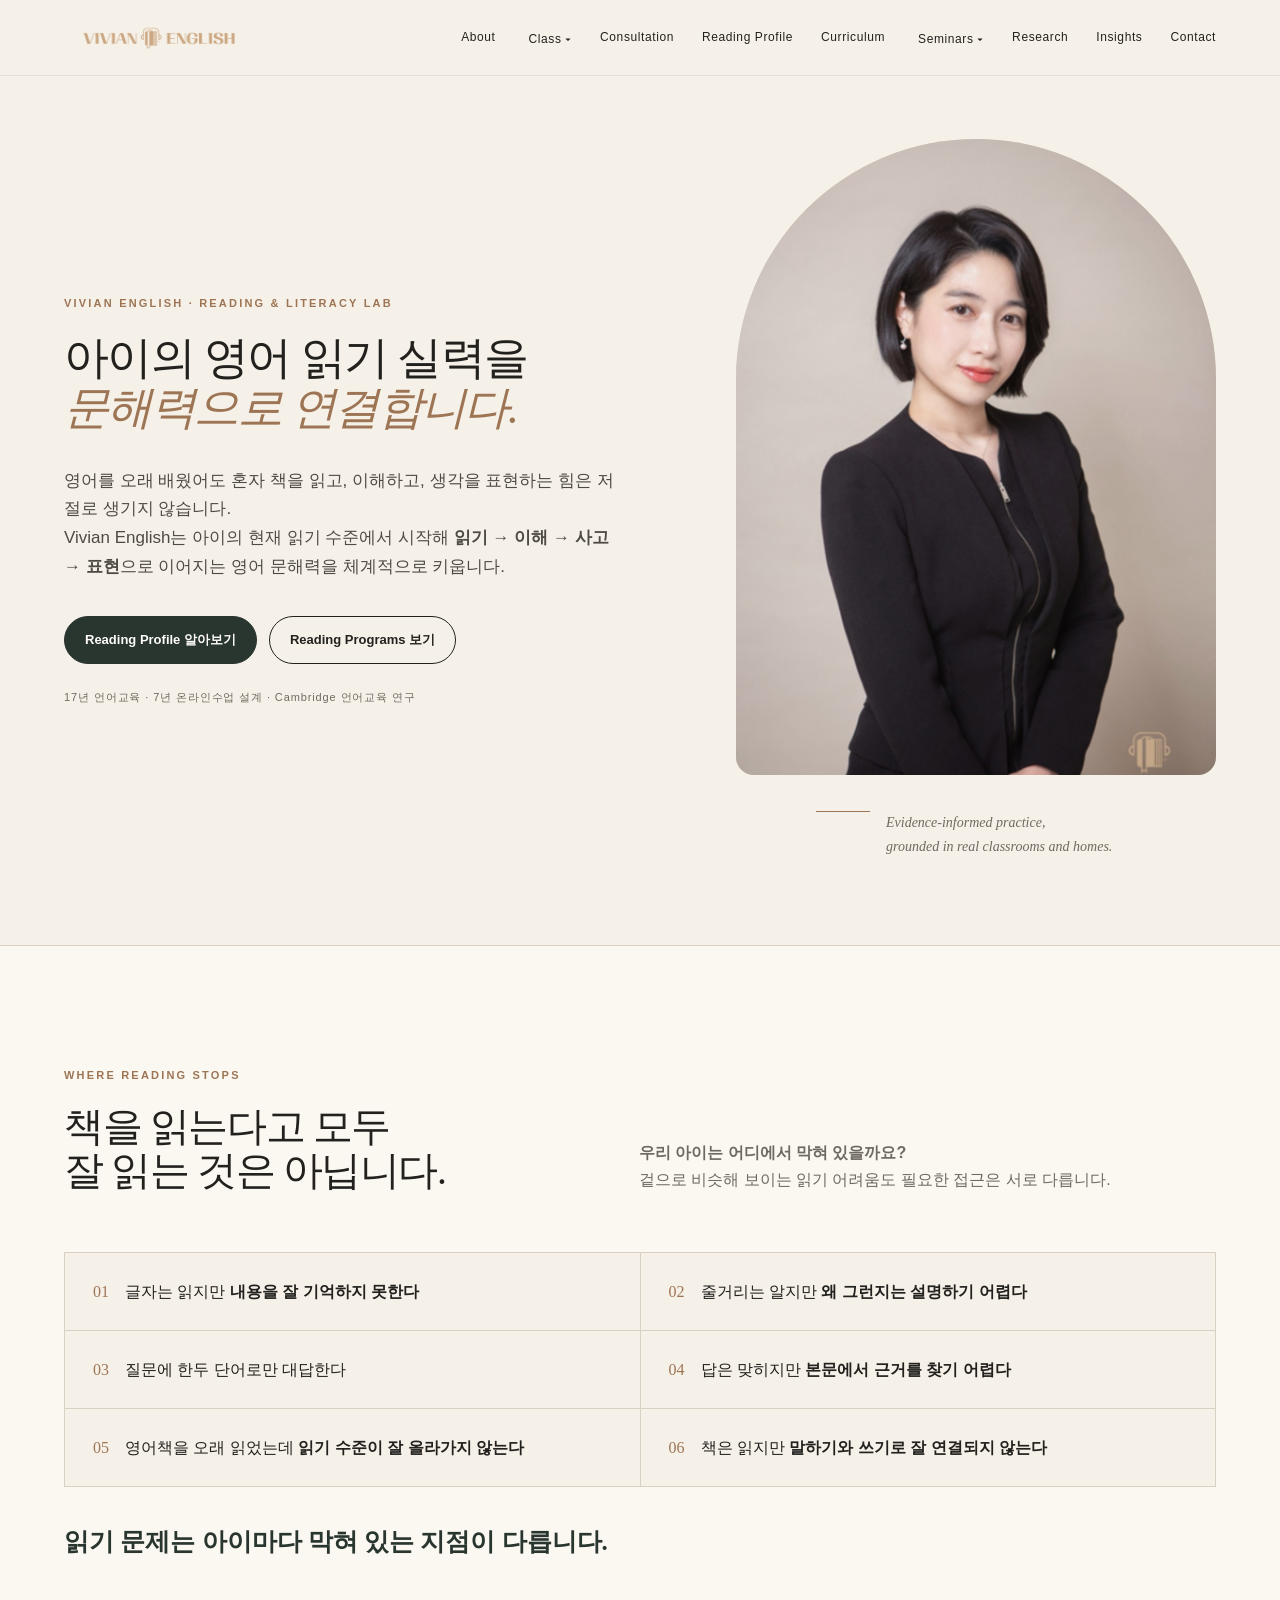
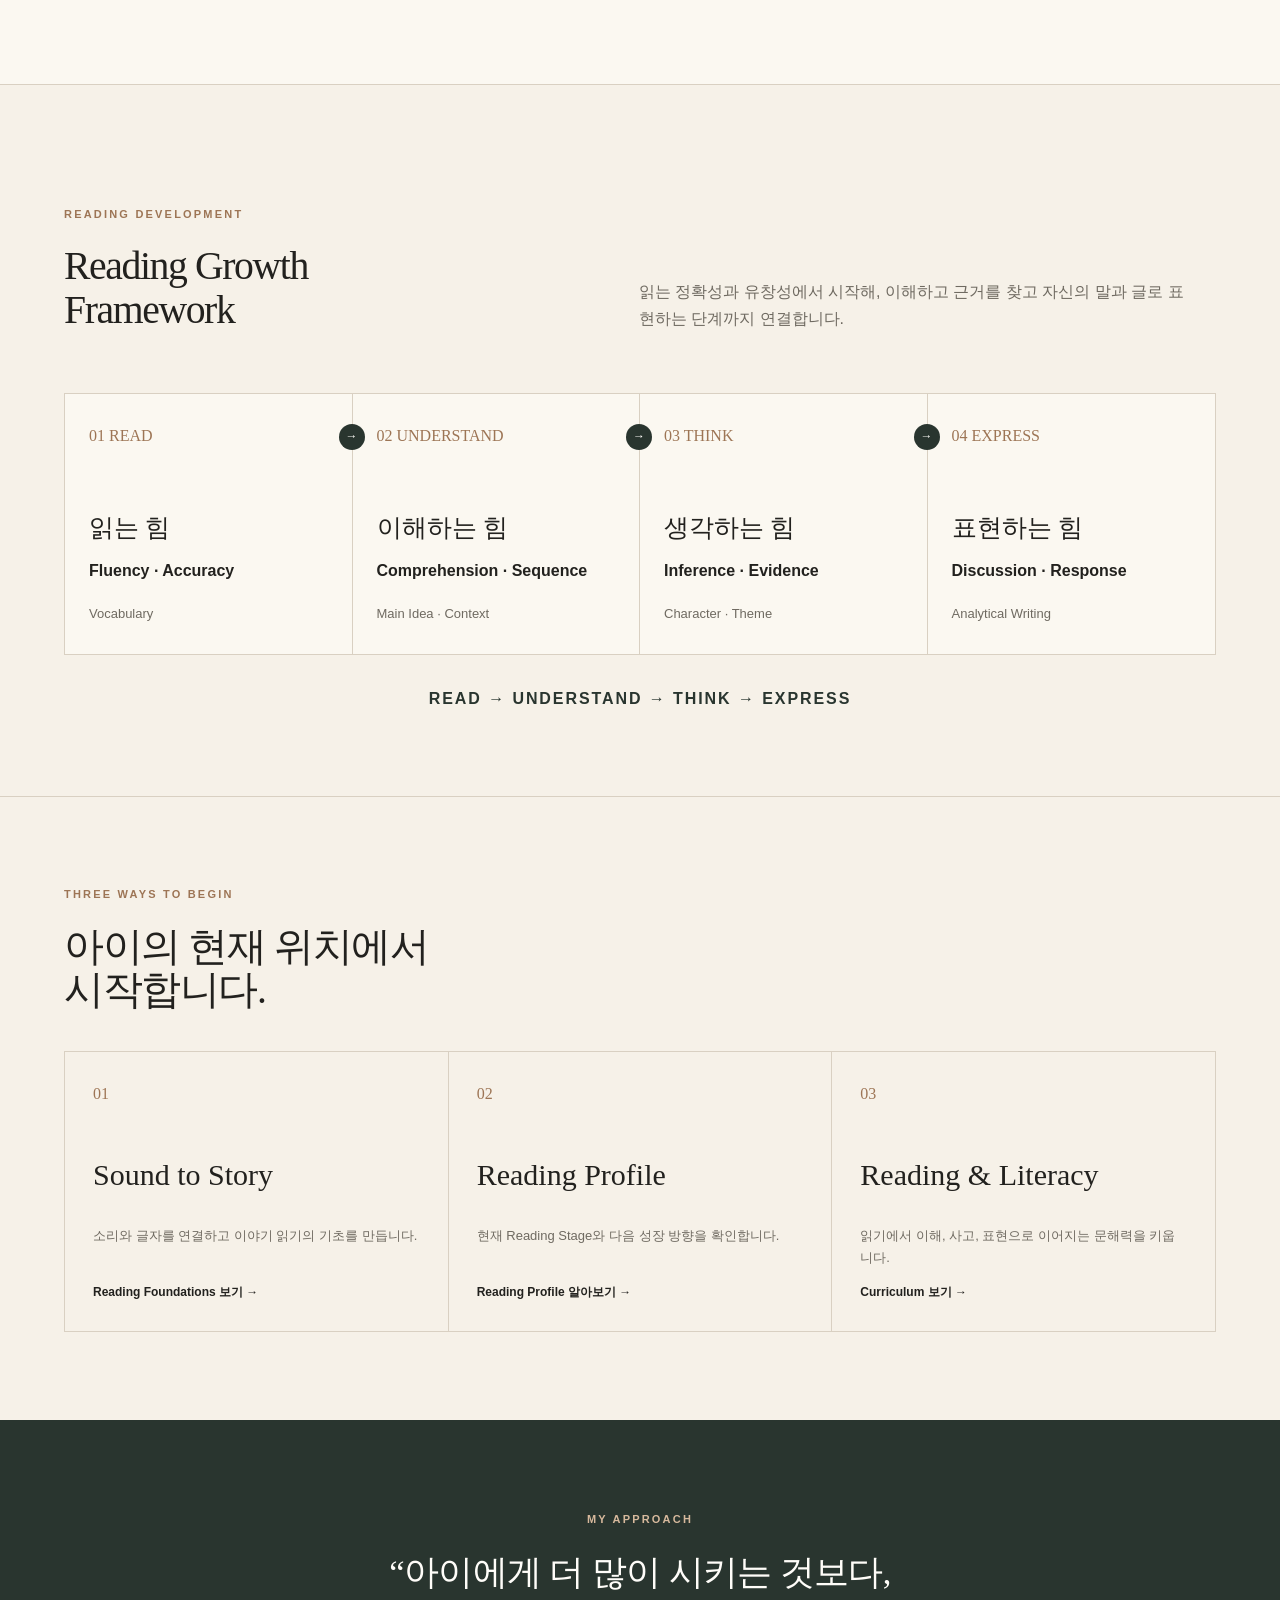
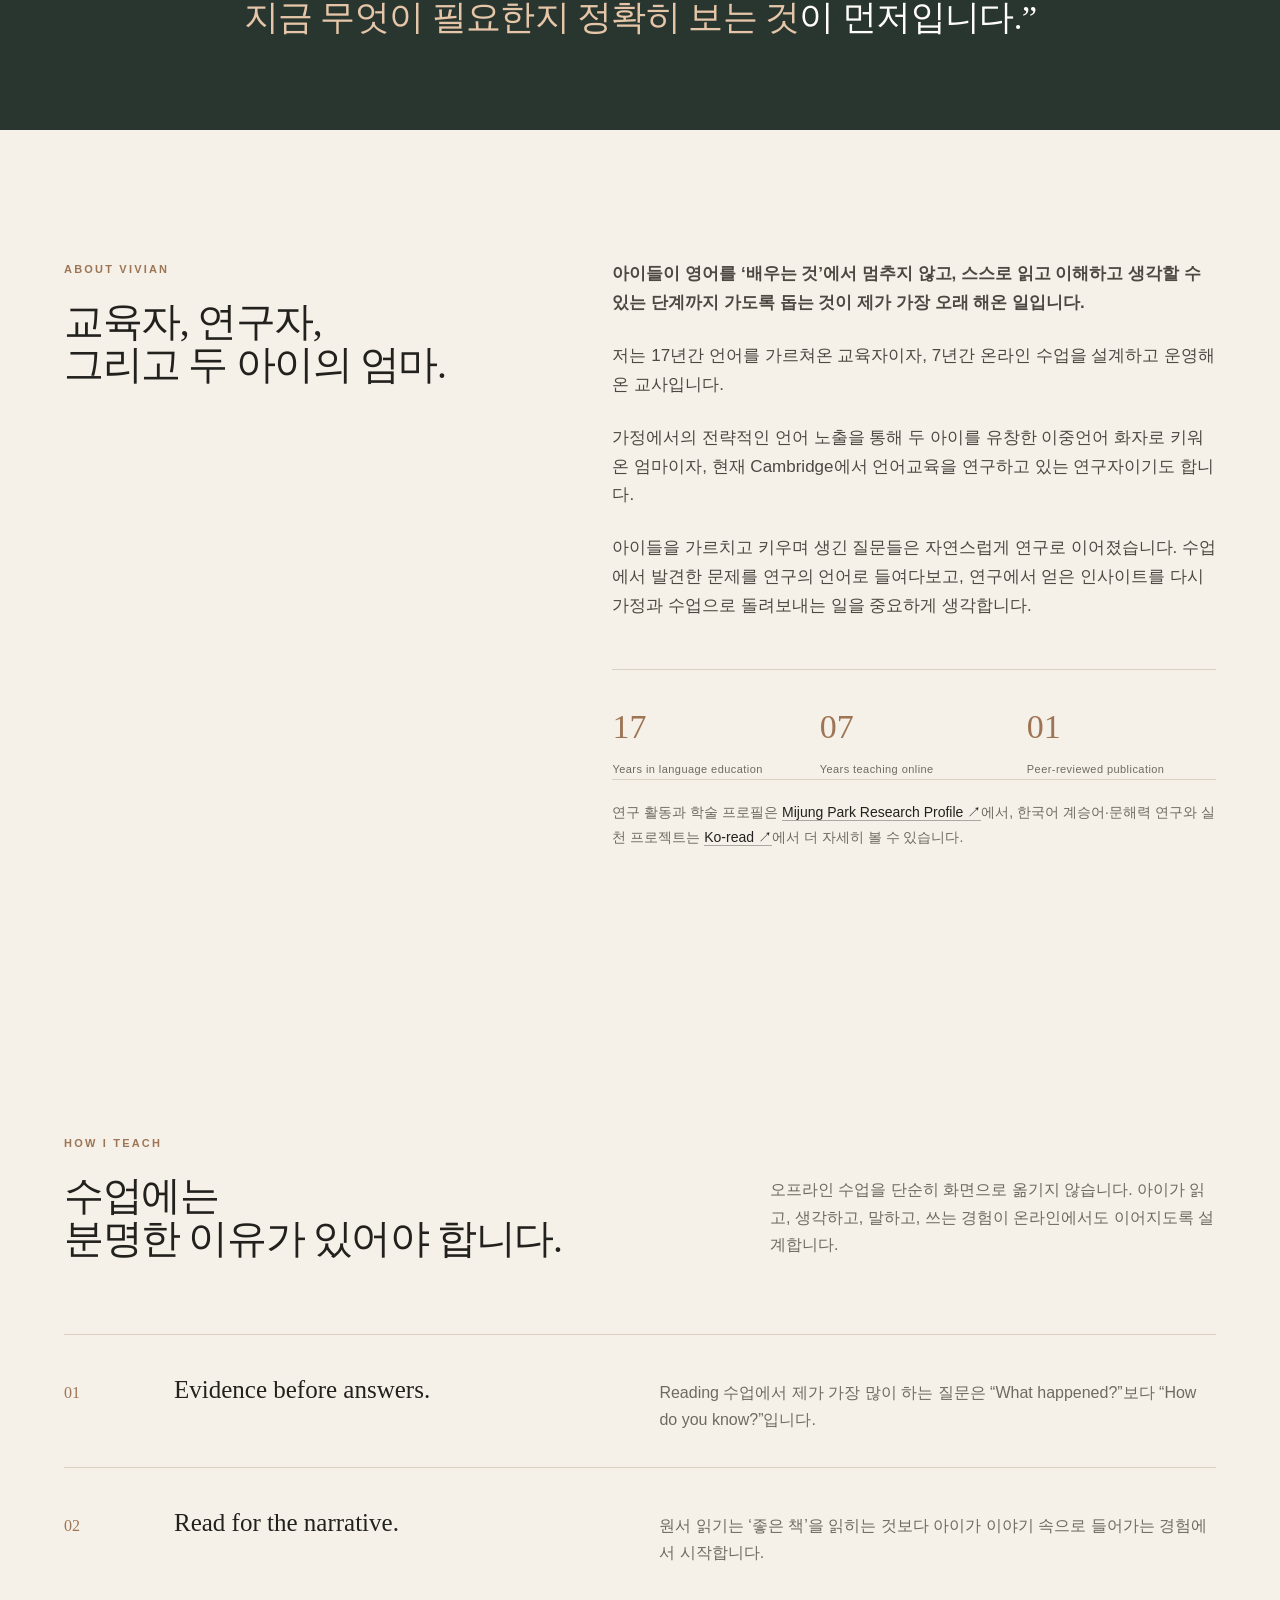
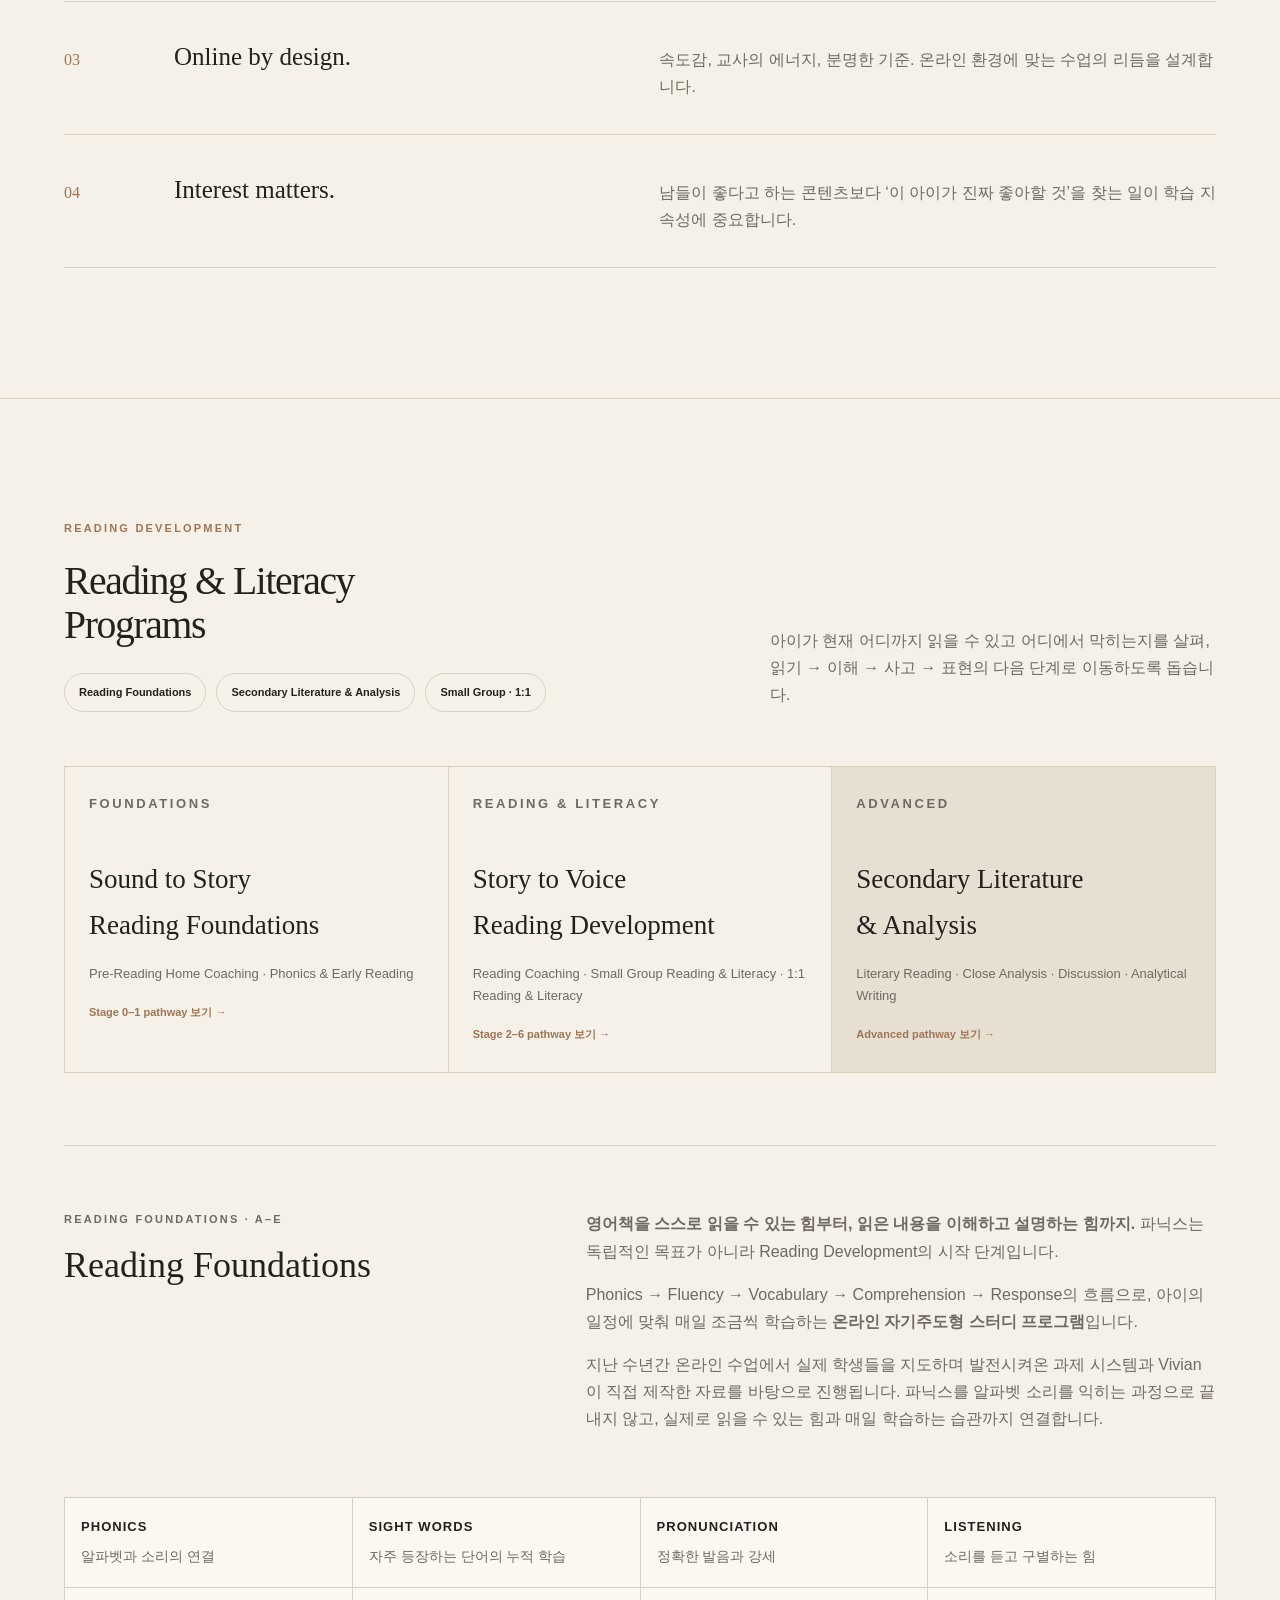
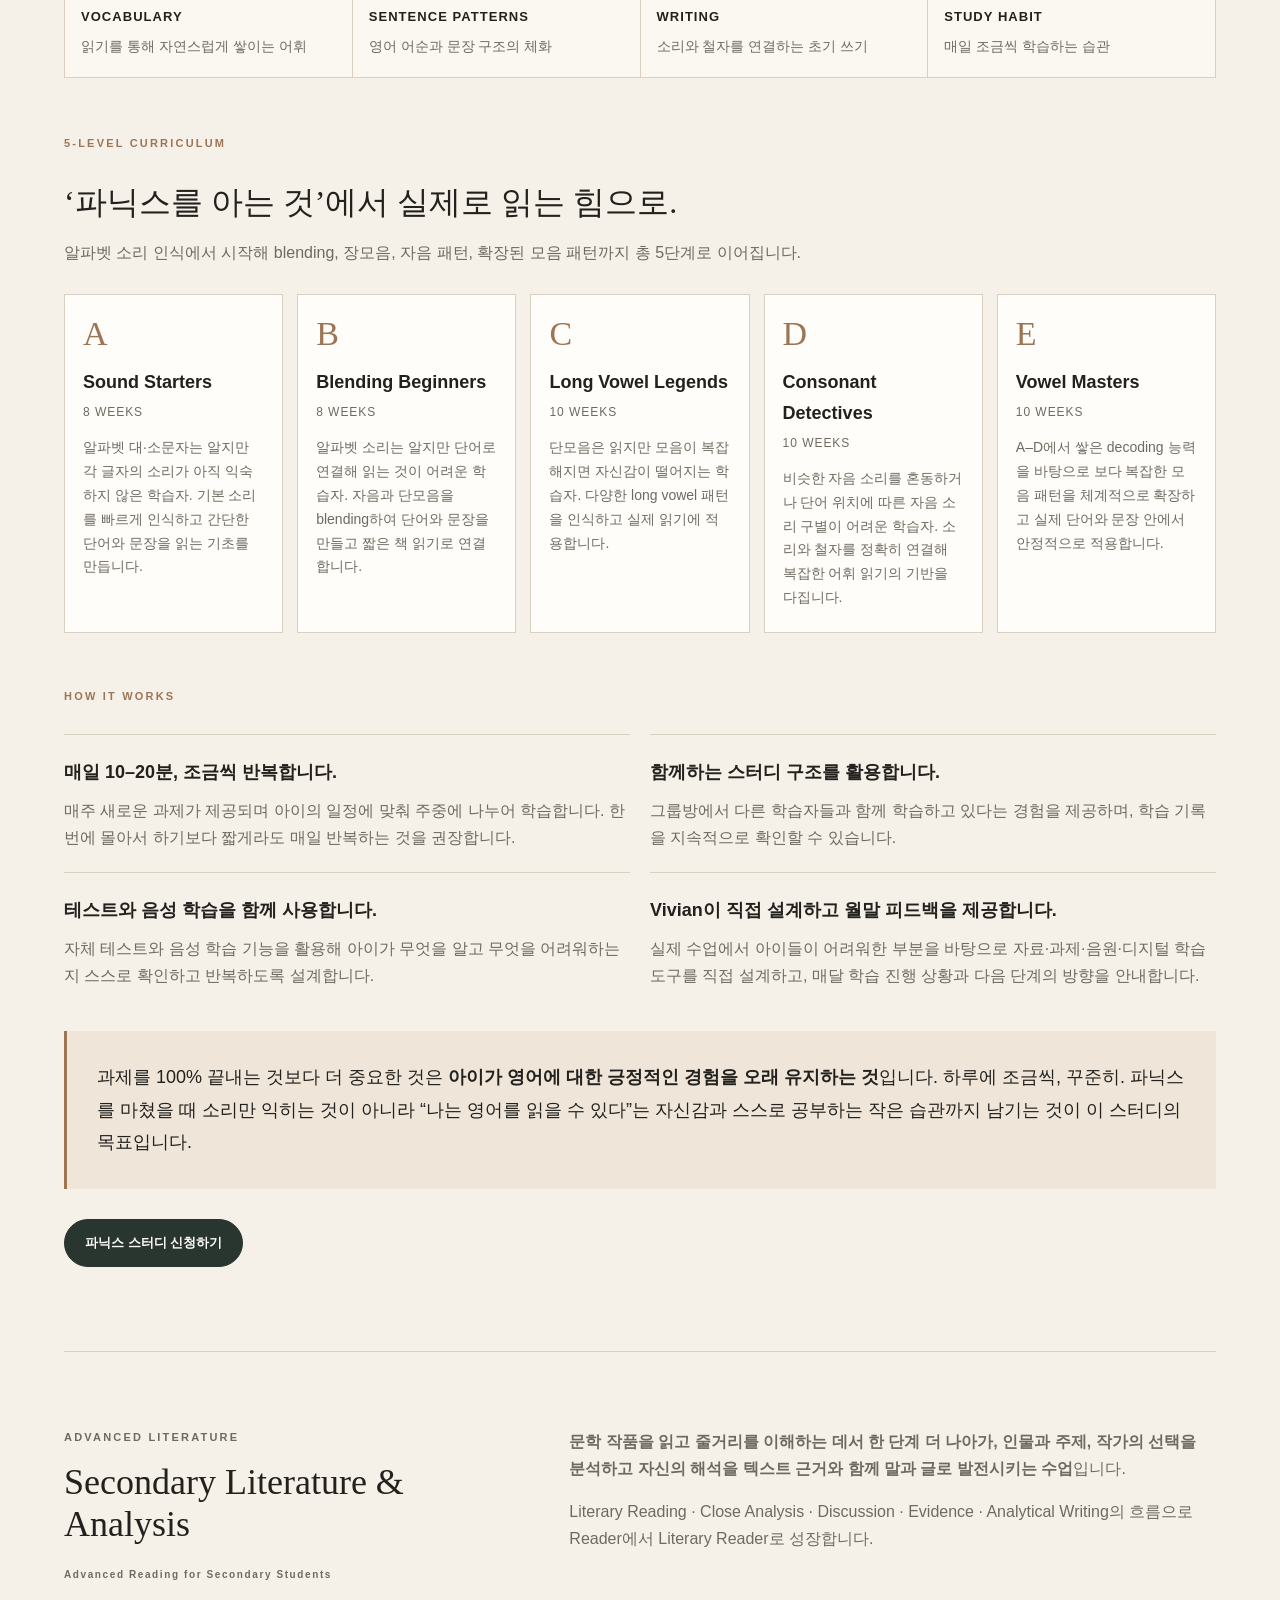
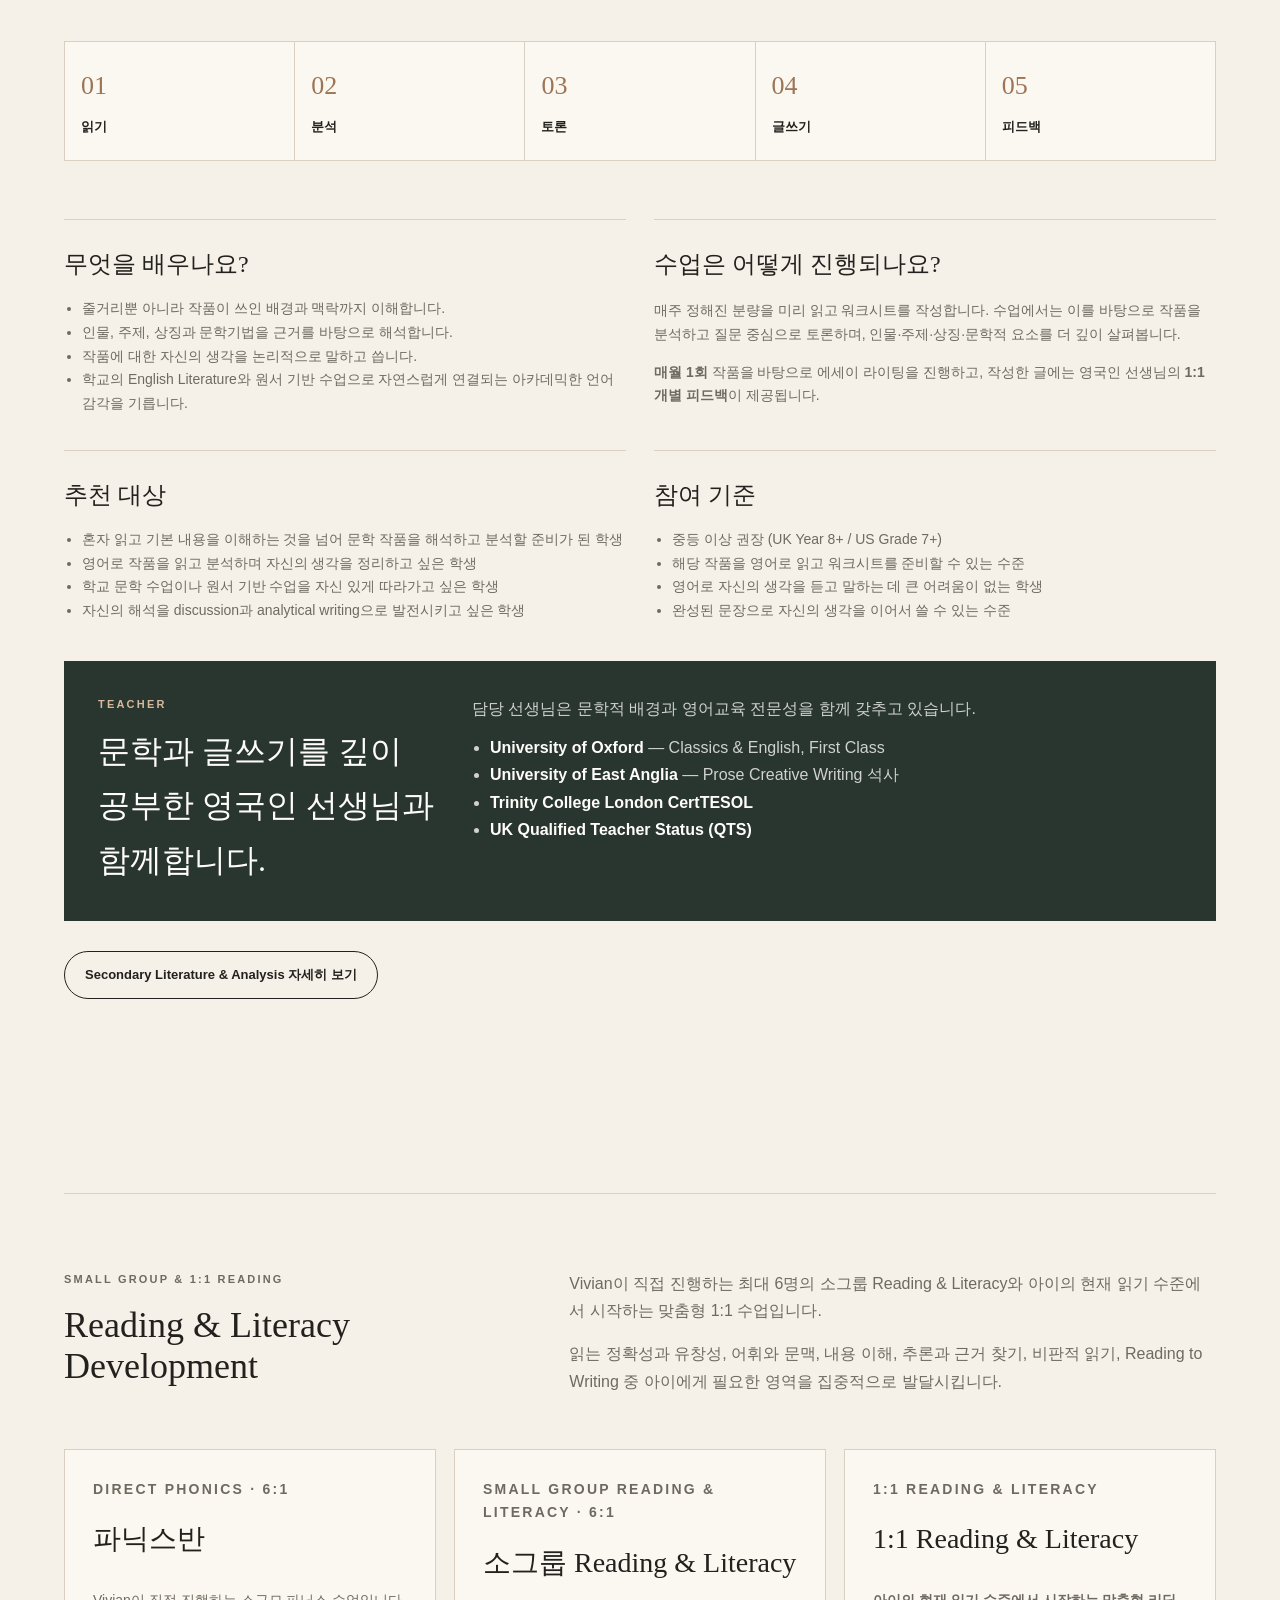
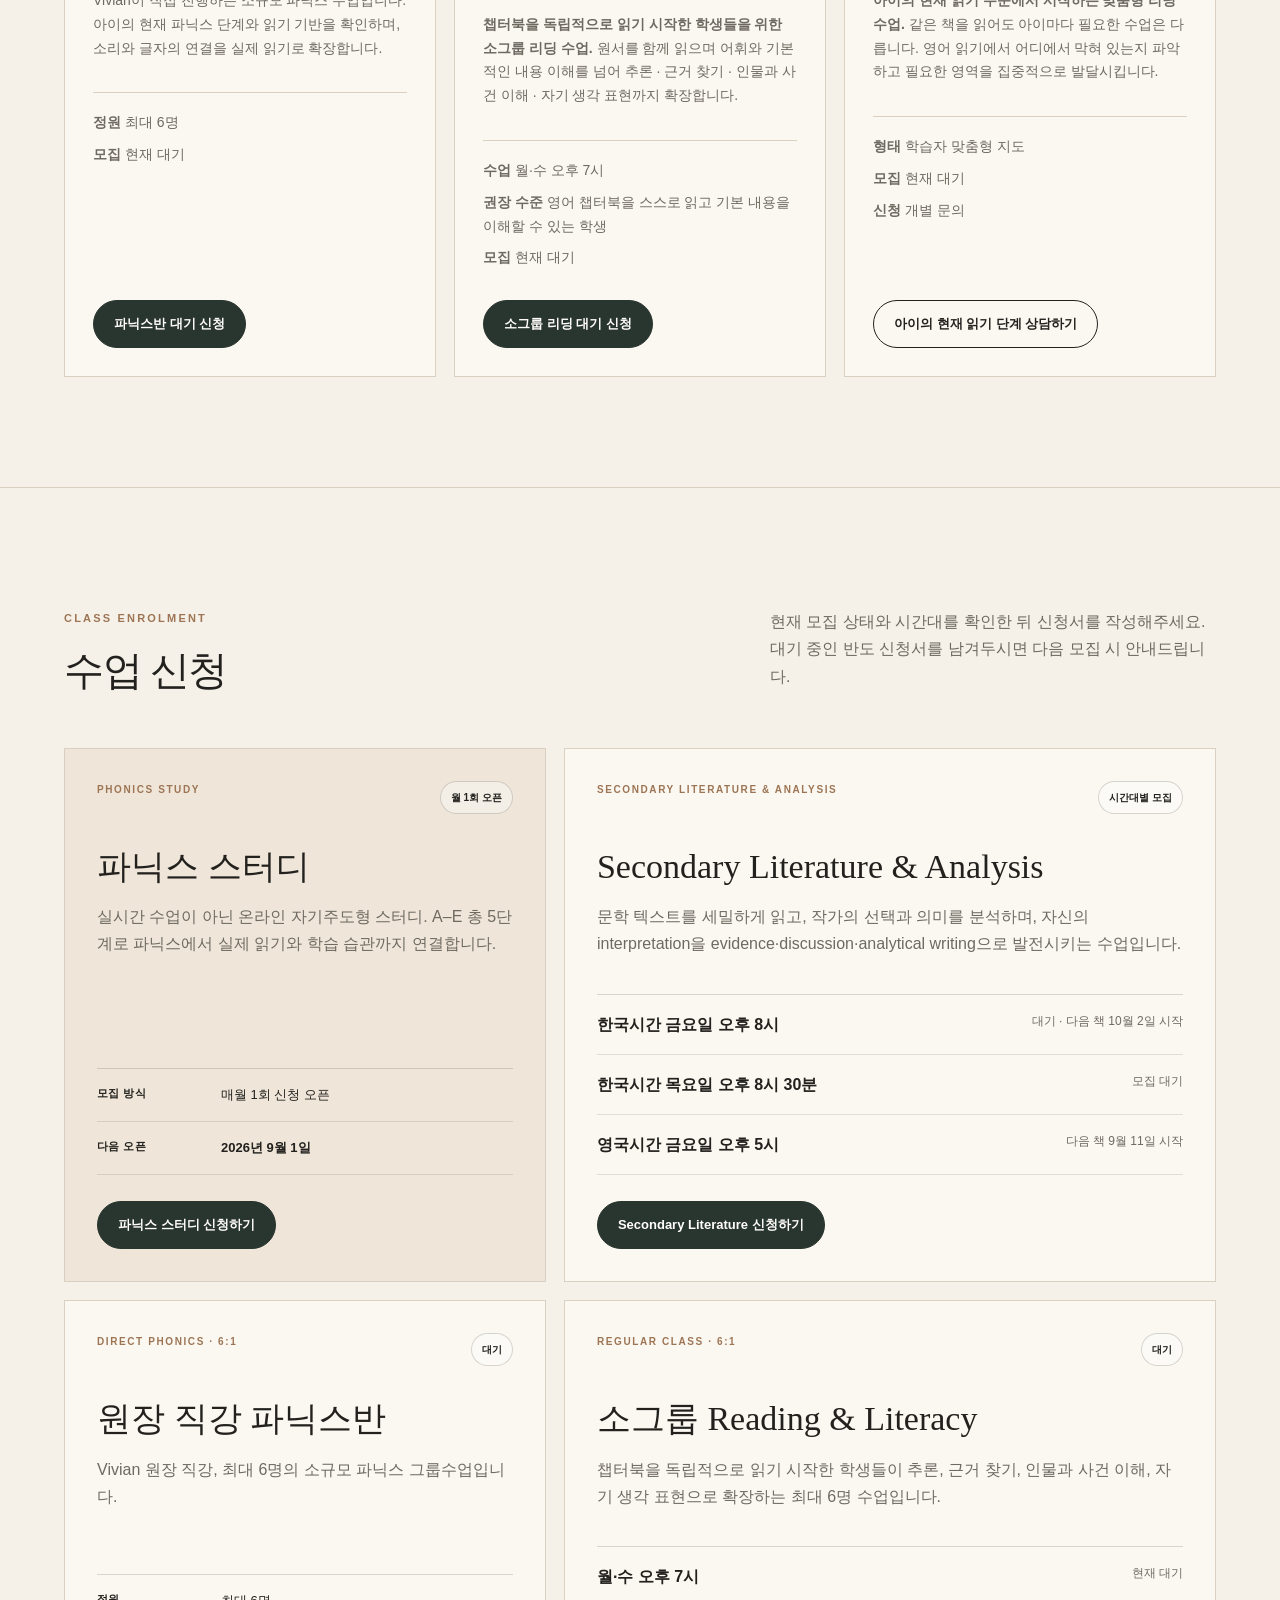
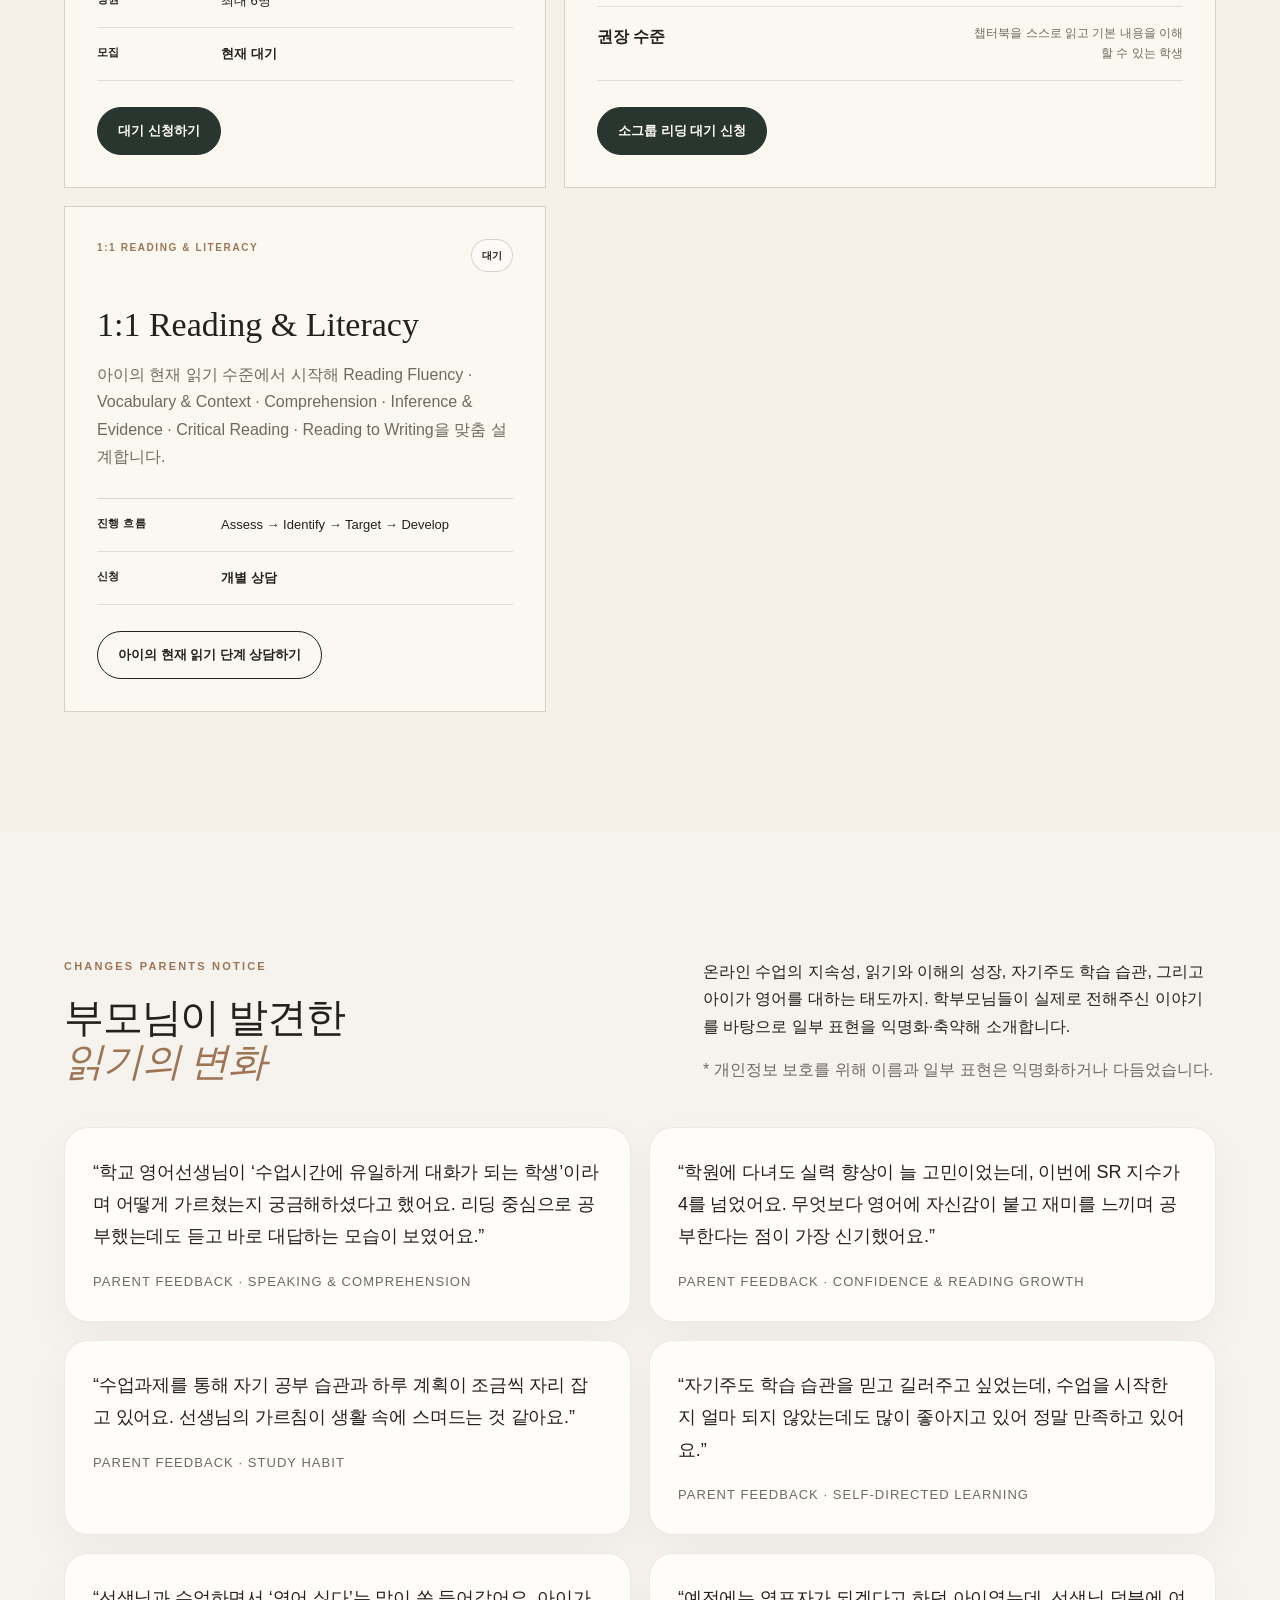
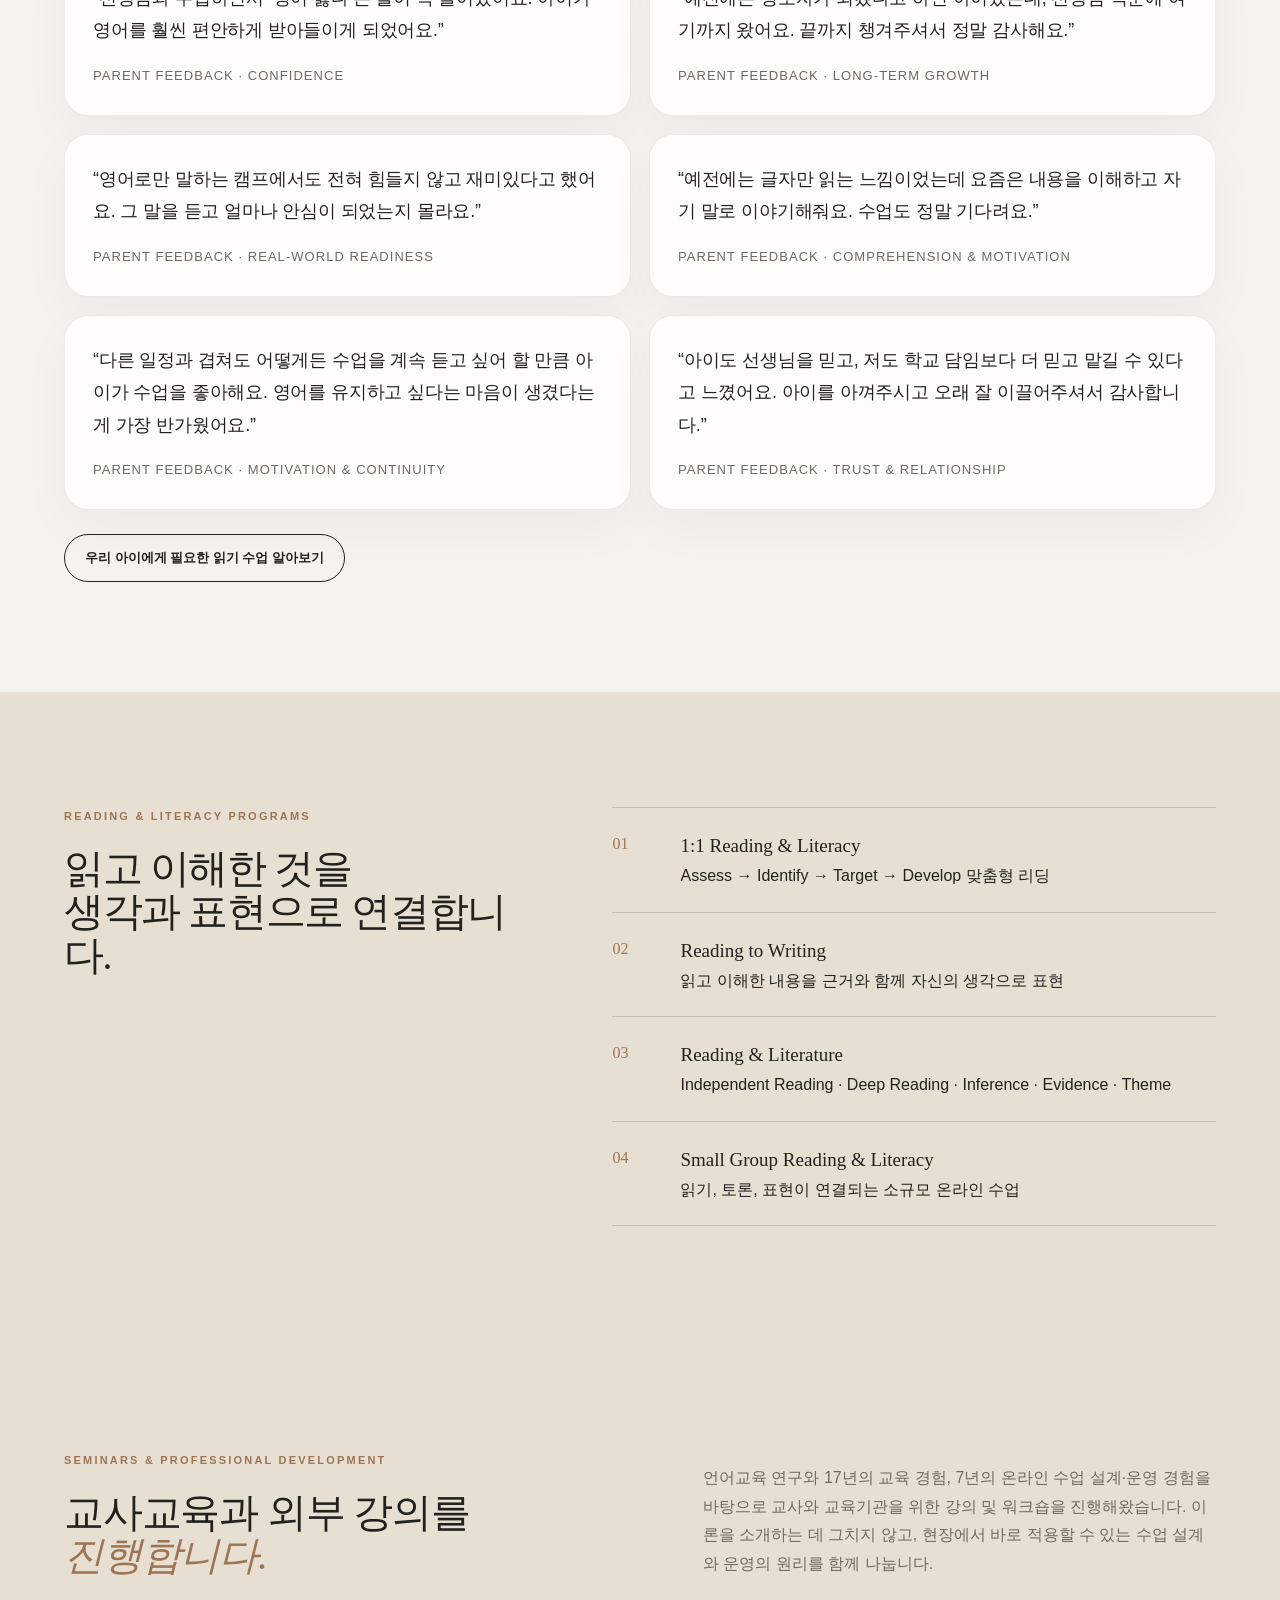
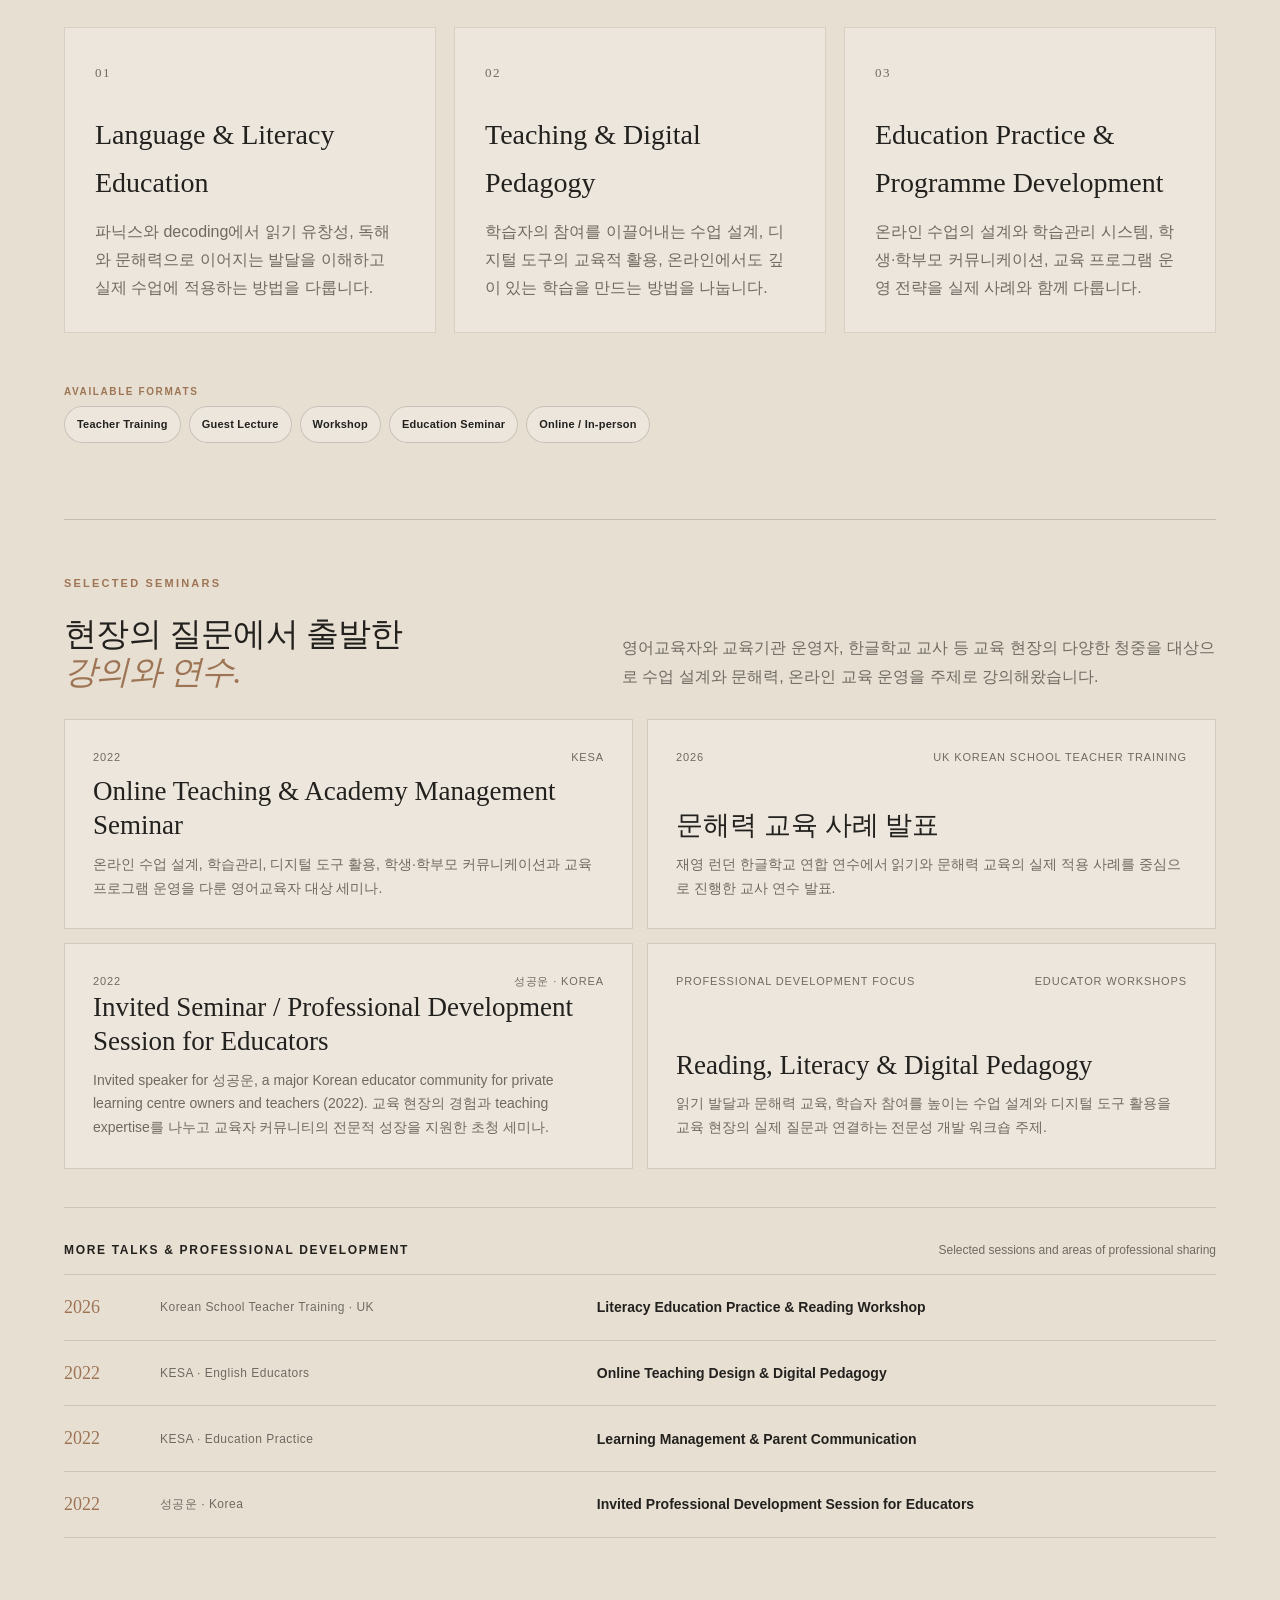
==== index.html @ ba50d9ce "Expand seminars with featured grid and activity list" ====
<!doctype html>
<html lang="ko">
<head>
  <meta charset="utf-8" />
  <meta name="viewport" content="width=device-width, initial-scale=1" />
  <meta name="description" content="Vivian English — 아이의 영어 읽기를 이해, 사고, 표현으로 연결하는 Reading & Literacy 교육." />
  <title>Vivian English | Reading & Literacy</title>
  <link rel="canonical" href="https://vivianenglish.netlify.app/" />
  <meta property="og:site_name" content="Vivian English" />
  <meta property="og:title" content="Vivian English | Reading & Literacy" />
  <meta property="og:description" content="아이의 영어 읽기 실력을 이해, 사고, 표현으로 연결합니다." />
  <meta property="og:image" content="https://vivianenglish.netlify.app/og-image-v6.jpg" />
  <meta property="og:image:secure_url" content="https://vivianenglish.netlify.app/og-image-v6.jpg" />
  <meta property="og:image:type" content="image/jpeg" />
  <meta property="og:image:width" content="1200" />
  <meta property="og:image:height" content="630" />
  <meta property="og:image:alt" content="Vivian English logo" />
  <meta property="og:url" content="https://vivianenglish.netlify.app/" />
  <meta property="og:type" content="website" />
  <meta name="twitter:card" content="summary_large_image" />
  <meta name="twitter:title" content="Vivian English | Reading & Literacy" />
  <meta name="twitter:description" content="아이의 영어 읽기 실력을 이해, 사고, 표현으로 연결합니다." />
  <meta name="twitter:image" content="https://vivianenglish.netlify.app/og-image-v6.jpg" />

  <style>
:root {
  --paper: #f6f1e8;
  --paper-2: #fbf8f1;
  --ink: #22211e;
  --muted: #6f6a61;
  --line: #d9d0c2;
  --deep: #29352f;
  --deep-2: #35463e;
  --accent: #9d7555;
  --white: #fffdf9;
  --serif: Georgia, 'Times New Roman', serif;
  --sans: Inter, ui-sans-serif, -apple-system, BlinkMacSystemFont, 'Segoe UI', 'Apple SD Gothic Neo', 'Noto Sans KR', sans-serif;
}

* { box-sizing: border-box; }
html { scroll-behavior: smooth; }
body {
  margin: 0;
  background: var(--paper);
  color: var(--ink);
  font-family: var(--sans);
  line-height: 1.7;
  -webkit-font-smoothing: antialiased;
}

a { color: inherit; text-decoration: none; }
button { font: inherit; }
img { display: block; max-width: 100%; }

.site-header {
  position: sticky;
  top: 0;
  z-index: 20;
  height: 76px;
  padding: 0 5vw;
  display: flex;
  align-items: center;
  justify-content: space-between;
  background: color-mix(in srgb, var(--paper) 90%, transparent);
  backdrop-filter: blur(18px);
  border-bottom: 1px solid rgba(34,33,30,.08);
}

.brand { display: flex; align-items: center; gap: 12px; font-size: 12px; font-weight: 700; letter-spacing: .15em; }
.brand-mark {
  width: 34px; height: 34px; border: 1px solid var(--ink); border-radius: 50%; display: grid; place-items: center;
  font-family: var(--serif); font-size: 12px; letter-spacing: 0;
}
.nav { display: flex; align-items: center; gap: 28px; font-size: 12px; letter-spacing: .05em; }
.nav a { position: relative; }
.nav a::after { content: ''; position: absolute; left: 0; bottom: -7px; width: 0; height: 1px; background: var(--ink); transition: width .25s ease; }
.nav a:hover::after { width: 100%; }
.nav-toggle { display: none; border: 0; background: transparent; color: var(--ink); }

.section-shell { width: min(1180px, 90vw); margin: 0 auto; }
.hero { min-height: calc(100vh - 76px); display: grid; grid-template-columns: 1.05fr .95fr; align-items: center; gap: 8vw; padding-top: 7vh; padding-bottom: 8vh; }
.eyebrow { margin: 0 0 22px; font-size: 11px; font-weight: 800; letter-spacing: .2em; color: var(--accent); }
.hero h1, h2 { font-family: var(--serif); font-weight: 400; letter-spacing: -.035em; margin: 0; line-height: 1.08; }
.hero h1 { font-size: clamp(38px, 4.25vw, 64px); }
h2 { font-size: clamp(36px, 4.2vw, 62px); }
em { color: var(--accent); font-style: italic; }
.hero-lede { margin: 34px 0 0; color: #4e4a44; font-size: 17px; }
.hero-actions { display: flex; gap: 12px; margin-top: 34px; flex-wrap: wrap; }
.btn { display: inline-flex; align-items: center; justify-content: center; min-height: 48px; padding: 0 20px; border-radius: 999px; border: 1px solid var(--ink); font-size: 13px; font-weight: 700; cursor: pointer; transition: transform .2s ease, background .2s ease; }
.btn:hover:not(:disabled) { transform: translateY(-2px); }
.btn.primary { background: var(--deep); color: var(--white); border-color: var(--deep); }
.btn.secondary { background: transparent; }
.btn.light { border-color: rgba(255,255,255,.6); color: var(--white); }
.btn:disabled { opacity: .5; cursor: default; }
.micro { margin-top: 24px; color: var(--muted); font-size: 11px; letter-spacing: .08em; }
.hero-portrait { align-self: stretch; display: flex; flex-direction: column; justify-content: center; }
.portrait-frame { position: relative; width: 100%; max-width: 480px; margin-left: auto; aspect-ratio: 4 / 5.3; overflow: hidden; border-radius: 240px 240px 18px 18px; background: #ded5c8; }
.portrait-frame img { width: 100%; height: 100%; object-fit: cover; object-position: 50% 42%; filter: saturate(.86) contrast(.96); }
.portrait-note { width: min(400px, 88%); margin: 22px 0 0 auto; display: grid; grid-template-columns: 54px 1fr; gap: 16px; align-items: start; color: var(--muted); font-family: var(--serif); font-style: italic; font-size: 14px; }
.note-line { height: 1px; background: var(--accent); margin-top: 14px; }

.diagnostic-section, .growth-section { padding: 120px 0; border-top: 1px solid var(--line); }
.growth-section { padding-bottom: 84px; }
.diagnostic-section { background: var(--paper-2); }
.diagnostic-head, .growth-head { display: grid; grid-template-columns: .9fr 1.1fr; gap: 8vw; align-items: end; }
.diagnostic-head p:last-child, .growth-head p:last-child { color: var(--muted); margin: 0; max-width: 560px; }
.diagnostic-grid { display: grid; grid-template-columns: repeat(2, 1fr); gap: 1px; margin-top: 58px; background: var(--line); border: 1px solid var(--line); }
.diagnostic-card { background: var(--paper); padding: 25px 28px; display: flex; gap: 16px; align-items: flex-start; }
.diagnostic-card span { color: var(--accent); font-family: var(--serif); }
.diagnostic-card p { margin: 0; }
.diagnostic-close { margin: 34px 0 0; font-family: var(--serif); font-size: 25px; color: var(--deep); }
.growth-flow { display: grid; grid-template-columns: repeat(4, 1fr); margin-top: 60px; border: 1px solid var(--line); }
.growth-step { position: relative; min-height: 260px; padding: 28px 24px; border-right: 1px solid var(--line); background: var(--paper-2); }
.growth-step:last-child { border-right: 0; }
.growth-step:not(:last-child)::after { content: '→'; position: absolute; right: -13px; top: 30px; z-index: 1; width: 26px; height: 26px; border-radius: 50%; display: grid; place-items: center; background: var(--deep); color: var(--white); font-size: 12px; }
.growth-step .step-no { color: var(--accent); font-family: var(--serif); }
.growth-step h3 { margin: 58px 0 8px; font-family: var(--serif); font-size: 25px; font-weight: 400; }
.growth-step strong { display: block; margin-bottom: 18px; }
.growth-step p { margin: 0; color: var(--muted); font-size: 13px; }
.growth-line { margin: 30px 0 0; text-align: center; letter-spacing: .12em; font-weight: 700; color: var(--deep); }

.band { background: var(--deep); color: var(--white); padding: 90px 5vw; text-align: center; }
.band .eyebrow { color: #d7b99d; }
.band blockquote { margin: 0; font-family: var(--serif); font-size: clamp(30px, 3.8vw, 54px); line-height: 1.35; font-weight: 400; }
.band blockquote strong { color: #e6c6a8; font-weight: 400; }
.band blockquote .quote-ending { white-space: nowrap; }

.split-section { display: grid; grid-template-columns: .85fr 1.15fr; gap: 8vw; padding: 130px 0; }
.section-intro { position: sticky; top: 120px; align-self: start; }
.prose { max-width: 650px; font-size: 17px; color: #4d4942; }
.prose p { margin-top: 0; margin-bottom: 24px; }
.credentials { border-top: 1px solid var(--line); margin-top: 48px; padding-top: 28px; display: grid; grid-template-columns: repeat(3, 1fr); gap: 18px; }
.credentials span { display: block; font-family: var(--serif); font-size: 34px; color: var(--accent); }
.credentials p { margin: 4px 0 0; font-size: 11px; letter-spacing: .04em; color: var(--muted); }

.review-section { background: var(--paper-2); border-top: 1px solid var(--line); border-bottom: 1px solid var(--line); padding: 120px 0; }
.review-heading { display: grid; grid-template-columns: .7fr 1.3fr; column-gap: 8vw; align-items: end; }
.review-heading .eyebrow { grid-column: 1 / -1; }
.review-heading > p:last-child { color: var(--muted); max-width: 520px; margin: 0 0 5px; }
.review-grid { display: grid; grid-template-columns: repeat(4, 1fr); margin-top: 68px; border-top: 1px solid var(--line); border-left: 1px solid var(--line); }
.review-card { min-height: 270px; padding: 28px 24px; border-right: 1px solid var(--line); border-bottom: 1px solid var(--line); display: flex; flex-direction: column; }
.review-card > span { font-family: var(--serif); color: var(--accent); font-size: 15px; }
.review-card h3 { margin: auto 0 8px; font-family: var(--serif); font-size: 24px; font-weight: 400; }
.review-card p { margin: 0; font-size: 13px; color: var(--muted); }
.accent-card { background: #efe6d9; }
.review-cta { margin-top: 28px; padding: 28px 30px; border: 1px solid var(--line); display: flex; align-items: center; justify-content: space-between; gap: 30px; background: var(--paper); }
.review-cta h3 { margin: 2px 0 3px; font-family: var(--serif); font-size: 24px; font-weight: 400; }
.review-cta p { margin: 0; }
.small-label { margin: 0 0 6px; font-size: 10px; font-weight: 800; letter-spacing: .16em; color: var(--accent); }

#teaching { padding-top: 130px; padding-bottom: 130px; }
.section-header-row { display: grid; grid-template-columns: 1.15fr .85fr; gap: 8vw; align-items: end; }
.side-copy { margin: 0 0 4px; max-width: 460px; color: var(--muted); }
.principles { margin-top: 72px; border-top: 1px solid var(--line); }
.principle { display: grid; grid-template-columns: 80px .9fr 1.1fr; gap: 30px; padding: 34px 0; border-bottom: 1px solid var(--line); align-items: baseline; }
.principle-no { color: var(--accent); font-family: var(--serif); margin: 0; }
.principle h3 { font-family: var(--serif); font-size: 25px; font-weight: 400; margin: 0; }
.principle > p:last-child { margin: 0; color: var(--muted); }

.band-light { background: #e8dfd3; padding: 115px 0; }
.offer-grid { display: grid; grid-template-columns: .85fr 1.15fr; gap: 8vw; }
.offer-list { border-top: 1px solid rgba(34,33,30,.18); }
.offer-list > div { display: grid; grid-template-columns: 52px 1fr; gap: 16px; padding: 22px 0; border-bottom: 1px solid rgba(34,33,30,.18); }
.offer-list span { font-family: var(--serif); color: var(--accent); }
.offer-list p { margin: 0; }
.offer-list strong { font-family: var(--serif); font-size: 19px; font-weight: 400; }

.class-registration { padding: 120px 0; background: var(--paper); border-top: 1px solid var(--line); }
.class-registration .section-header-row { margin-bottom: 54px; }
.class-grid { display: grid; grid-template-columns: .85fr 1.15fr; gap: 18px; }
.class-card { border: 1px solid var(--line); background: var(--paper-2); padding: 32px; min-height: 380px; display: flex; flex-direction: column; }
.class-card.featured { background: #efe6d9; }
.class-card-top { display: flex; justify-content: space-between; gap: 16px; align-items: flex-start; }
.class-type { margin: 0; color: var(--accent); font-size: 10px; font-weight: 800; letter-spacing: .16em; }
.status-badge { border: 1px solid rgba(34,33,30,.18); border-radius: 999px; padding: 7px 10px; font-size: 10px; font-weight: 800; white-space: nowrap; background: rgba(255,255,255,.35); }
.class-card h3 { font-family: var(--serif); font-size: 34px; font-weight: 400; line-height: 1.1; margin: 34px 0 18px; }
.class-summary { color: var(--muted); margin: 0 0 28px; }
.class-details { border-top: 1px solid rgba(34,33,30,.16); margin-top: auto; }
.class-detail { display: grid; grid-template-columns: 110px 1fr; gap: 14px; padding: 15px 0; border-bottom: 1px solid rgba(34,33,30,.12); font-size: 13px; }
.class-detail strong { font-size: 11px; letter-spacing: .04em; }
.class-detail p { margin: 0; }
.class-card .btn { align-self: flex-start; margin-top: 26px; }
.schedule-list { margin-top: 8px; border-top: 1px solid rgba(34,33,30,.16); }
.schedule-row { display: grid; grid-template-columns: 1.25fr .75fr; gap: 18px; padding: 16px 0; border-bottom: 1px solid rgba(34,33,30,.12); align-items: start; }
.schedule-row p { margin: 0; }
.schedule-row .time { font-weight: 700; }
.schedule-row .note { color: var(--muted); font-size: 12px; text-align: right; }
@media (max-width: 920px) { .class-grid { grid-template-columns: 1fr; } }
@media (max-width: 620px) { .class-registration { padding: 90px 0; } .class-card { min-height: auto; padding: 24px; } .class-detail { grid-template-columns: 1fr; gap: 5px; } .schedule-row { grid-template-columns: 1fr; gap: 5px; } .schedule-row .note { text-align: left; } }

.research-section { padding: 130px 0; display: grid; grid-template-columns: 1.15fr .85fr; gap: 8vw; align-items: start; }
.research-copy > p:not(.eyebrow) { max-width: 680px; color: var(--muted); margin-top: 34px; }
.research-tags { display: flex; gap: 8px; flex-wrap: wrap; margin-top: 28px; }
.research-tags span { border: 1px solid var(--line); border-radius: 999px; padding: 8px 13px; font-size: 11px; }
.publication-card { background: var(--deep); color: var(--white); padding: 34px; min-height: 400px; display: flex; flex-direction: column; }
.publication-card .small-label { color: #d7b99d; }
.publication-card h3 { font-family: var(--serif); font-size: 40px; line-height: 1.05; font-weight: 400; margin: auto 0 20px; }
.pub-title { color: #d9d8d2; font-size: 14px; }
.journal { font-family: var(--serif); font-style: italic; color: #e3c5a7; margin: 18px 0 0; }
.link-note { color: #aaa9a2; font-size: 11px; margin-top: 28px; }

.insights-section { background: var(--paper-2); border-top: 1px solid var(--line); padding: 120px 0; }
.insight-grid { display: grid; grid-template-columns: repeat(3, 1fr); gap: 18px; margin-top: 58px; }
.insight-card { min-height: 360px; padding: 26px; border: 1px solid var(--line); display: flex; flex-direction: column; background: var(--paper); transition: transform .2s ease, box-shadow .2s ease; }
.insight-card:hover { transform: translateY(-4px); box-shadow: 0 18px 40px rgba(57,45,31,.08); }
.tag { margin: 0; color: var(--accent); font-size: 11px; font-weight: 800; }
.insight-card h3 { font-family: var(--serif); font-size: 27px; line-height: 1.25; font-weight: 400; margin: auto 0 16px; }
.insight-card > p:nth-of-type(2) { color: var(--muted); font-size: 13px; }
.text-link { margin-top: 20px; font-size: 12px; font-weight: 800; }

.closing { text-align: left; }
.closing-grid { display: grid; grid-template-columns: 1.3fr .7fr; gap: 8vw; align-items: end; }
.closing .eyebrow { color: #d7b99d; }
.closing h2 { color: var(--white); }
.closing-copy p { color: #d0d2ce; margin-top: 0; }
.closing-copy .btn { margin-top: 20px; }
.footer { min-height: 100px; padding: 28px 5vw; display: flex; align-items: center; justify-content: space-between; gap: 20px; color: var(--muted); font-size: 11px; border-top: 1px solid var(--line); }

.reveal { opacity: 0; transform: translateY(18px); transition: opacity .65s ease, transform .65s ease; }
.reveal.visible { opacity: 1; transform: none; }
.delay-1 { transition-delay: .08s; }
.delay-2 { transition-delay: .16s; }
.delay-3 { transition-delay: .24s; }

@media (max-width: 920px) {
  .nav-toggle { display: block; }
  .nav { position: absolute; top: 76px; left: 0; right: 0; display: none; flex-direction: column; align-items: flex-start; gap: 16px; padding: 22px 5vw 26px; background: var(--paper); border-bottom: 1px solid var(--line); }
  .nav.open { display: flex; }
  .hero { grid-template-columns: 1fr; min-height: auto; padding-top: 70px; gap: 60px; }
  .hero-portrait { width: min(560px, 100%); margin: 0 auto; }
  .portrait-frame { margin: 0 auto; }
  .portrait-note { margin-right: auto; }
  .split-section, .offer-grid, .research-section, .closing-grid, .section-header-row, .review-heading { grid-template-columns: 1fr; }
  .diagnostic-head, .growth-head { grid-template-columns: 1fr; }
  .diagnostic-head p:last-child, .growth-head p:last-child { margin-top: 24px; }
  .growth-flow { grid-template-columns: 1fr 1fr; }
  .section-intro { position: static; }
  .review-heading > p:last-child { margin-top: 24px; }
  .review-grid { grid-template-columns: repeat(2, 1fr); }
  .insight-grid { grid-template-columns: 1fr; }
  .insight-card { min-height: 280px; }
}

@media (max-width: 620px) {
  .site-header { height: 68px; }
  .nav { top: 68px; }
  .section-shell { width: min(100% - 34px, 1180px); }
  .hero { padding-top: 48px; padding-bottom: 70px; }
  .hero h1 { font-size: clamp(36px, 10.5vw, 50px); }
  .desktop-only { display: none; }
  .hero-lede { font-size: 15px; }
  .hero-actions { flex-direction: column; }
  .btn { width: 100%; }
  .portrait-frame { border-radius: 180px 180px 14px 14px; }
  .band { padding: 72px 17px; }
  .split-section, #teaching, .research-section { padding-top: 90px; padding-bottom: 90px; }
  .review-section, .insights-section { padding: 90px 0; }
  .diagnostic-section, .growth-section { padding: 90px 0; }
  .growth-section { padding-bottom: 70px; }
  .diagnostic-grid, .growth-flow { grid-template-columns: 1fr; }
  .diagnostic-card { padding: 22px 20px; }
  .growth-step { min-height: auto; border-right: 0; border-bottom: 1px solid var(--line); }
  .growth-step:last-child { border-bottom: 0; }
  .growth-step h3 { margin-top: 30px; }
  .growth-step:not(:last-child)::after { content: '↓'; right: 24px; top: auto; bottom: -13px; }
  .credentials { grid-template-columns: 1fr; }
  .review-grid { grid-template-columns: 1fr; border-left: 0; }
  .review-card { min-height: 220px; border-left: 1px solid var(--line); }
  .review-cta { align-items: flex-start; flex-direction: column; }
  .principle { grid-template-columns: 44px 1fr; gap: 16px; }
  .principle > p:last-child { grid-column: 2; }
  .band-light { padding: 90px 0; }
  .publication-card { min-height: 360px; }
  .footer { flex-direction: column; align-items: flex-start; }
}


.phonics-detail { margin-top: 72px; padding-top: 64px; border-top: 1px solid var(--line); }
.phonics-detail-intro { display:grid; grid-template-columns: 0.85fr 1.15fr; gap: 56px; align-items:start; margin-bottom: 48px; }
.phonics-detail-intro h3 { font-family: var(--serif); font-size: 42px; font-weight:400; line-height:1.15; margin: 8px 0 20px; }
.phonics-detail-intro p { color: var(--muted); margin:0 0 16px; }
.phonics-outcomes { display:grid; grid-template-columns: repeat(4,1fr); gap:1px; background: var(--line); border:1px solid var(--line); margin: 28px 0 56px; }
.phonics-outcomes div { background:var(--paper-2); padding:18px 16px; }
.phonics-outcomes strong { display:block; font-size:13px; letter-spacing:.08em; text-transform:uppercase; margin-bottom:4px; }
.phonics-outcomes span { font-size:14px; color:var(--muted); }
.phonics-levels { display:grid; grid-template-columns: repeat(5,1fr); gap:14px; margin: 28px 0 54px; }
.phonics-level { border:1px solid var(--line); background:var(--white); padding:22px 18px; min-height:255px; }
.phonics-level .level-letter { font-family:var(--serif); font-size:34px; color:var(--accent); line-height:1; }
.phonics-level h4 { margin:16px 0 4px; font-size:18px; font-weight:600; }
.phonics-level .weeks { font-size:12px; letter-spacing:.08em; text-transform:uppercase; color:var(--muted); }
.phonics-level p { font-size:14px; color:var(--muted); margin:14px 0 0; }
.phonics-method { display:grid; grid-template-columns:1fr 1fr; gap:20px; margin-top:28px; }
.phonics-method-card { border-top:1px solid var(--line); padding:22px 0 0; }
.phonics-method-card h4 { margin:0 0 10px; font-size:18px; }
.phonics-method-card p { color:var(--muted); margin:0; }
.phonics-philosophy { margin-top:42px; padding:30px; background:#efe6d9; border-left:3px solid var(--accent); }
.phonics-philosophy p { margin:0; font-size:18px; line-height:1.8; }
@media (max-width: 980px) { .phonics-detail-intro { grid-template-columns:1fr; gap:18px; } .phonics-outcomes { grid-template-columns:repeat(2,1fr); } .phonics-levels { grid-template-columns:repeat(2,1fr); } }
@media (max-width: 620px) { .phonics-detail { margin-top:52px; padding-top:48px; } .phonics-detail-intro h3 { font-size:34px; } .phonics-outcomes, .phonics-levels, .phonics-method { grid-template-columns:1fr; } .phonics-level { min-height:auto; } }


/* Class dropdown + literature detail */
.nav-dropdown { position: relative; }
.nav-dropdown > a { display: inline-flex; align-items: center; gap: 5px; }
.nav-dropdown > a::before { content: ''; }
.nav-dropdown-menu { position: absolute; top: calc(100% + 14px); left: 50%; transform: translateX(-50%) translateY(-4px); min-width: 138px; padding: 9px; background: var(--paper-2); border: 1px solid var(--line); box-shadow: 0 14px 34px rgba(44,37,28,.08); opacity: 0; visibility: hidden; transition: opacity .2s ease, transform .2s ease, visibility .2s; }
.nav-dropdown-menu a { display: block; padding: 9px 10px; white-space: nowrap; font-size: 11px; }
.nav-dropdown-menu a::after { display: none; }
.nav-dropdown:hover .nav-dropdown-menu, .nav-dropdown:focus-within .nav-dropdown-menu { opacity: 1; visibility: visible; transform: translateX(-50%) translateY(0); }
.class-intro-section { padding: 120px 0 0; background: var(--paper); border-top: 1px solid var(--line); }
.class-intro-section .section-header-row { margin-bottom: 54px; }
.program-architecture { display: grid; grid-template-columns: repeat(3,1fr); border-top: 1px solid var(--line); border-left: 1px solid var(--line); margin-bottom: 72px; }
.program-layer { min-height: 250px; padding: 26px 24px; border-right: 1px solid var(--line); border-bottom: 1px solid var(--line); }
.program-layer.advanced { background: #e8dfd3; }
.program-layer h3 { margin: 42px 0 14px; font-family: var(--serif); font-size: 27px; font-weight: 400; }
.program-layer p { margin: 0; color: var(--muted); font-size: 13px; }
.program-layer a { display: inline-block; margin-top: 18px; font-size: 11px; font-weight: 800; color: var(--accent); }
.literature-detail { margin-top: 84px; padding: 76px 0 110px; border-top: 1px solid var(--line); }
.literature-detail-intro { display:grid; grid-template-columns:.82fr 1.18fr; gap:56px; align-items:start; }
.literature-detail-intro h3 { font-family:var(--serif); font-size:42px; font-weight:400; line-height:1.15; margin:8px 0 20px; }
.literature-detail-intro p { color:var(--muted); margin:0 0 16px; }
.lit-flow { display:grid; grid-template-columns:repeat(5,1fr); gap:1px; background:var(--line); border:1px solid var(--line); margin:42px 0 58px; }
.lit-flow div { background:var(--paper-2); padding:22px 16px; min-height:115px; }
.lit-flow span { display:block; font-family:var(--serif); color:var(--accent); font-size:26px; }
.lit-flow strong { display:block; margin-top:8px; font-size:13px; }
.lit-grid { display:grid; grid-template-columns:1fr 1fr; gap:28px; margin-top:28px; }
.lit-card { border-top:1px solid var(--line); padding-top:24px; }
.lit-card h4 { margin:0 0 12px; font-family:var(--serif); font-size:24px; font-weight:400; }
.lit-card p, .lit-card li { color:var(--muted); font-size:14px; }
.lit-card ul { margin:0; padding-left:18px; }
.teacher-card { margin-top:38px; background:var(--deep); color:var(--white); padding:34px; display:grid; grid-template-columns:.65fr 1.35fr; gap:32px; }
.teacher-card .eyebrow { color:#d7b99d; margin-bottom:10px; }
.teacher-card h4 { font-family:var(--serif); font-size:32px; font-weight:400; margin:0; }
.teacher-card p { color:#d0d2ce; margin:0 0 12px; }
.teacher-card ul { color:#d0d2ce; margin:0; padding-left:18px; }
.teacher-card strong { color:var(--white); }
.class-registration { border-top:1px solid var(--line); }
.class-registration .section-header-row { margin-bottom:54px; }
.class-subnav { display:flex; gap:10px; flex-wrap:wrap; margin-top:26px; }
.class-subnav a { border:1px solid var(--line); border-radius:999px; padding:9px 14px; font-size:11px; font-weight:700; }
@media (max-width:920px) {
  .nav-dropdown { width:100%; }
  .nav-dropdown-menu { position:static; transform:none; opacity:1; visibility:visible; box-shadow:none; border:0; background:transparent; padding:4px 0 0 14px; }
  .nav-dropdown:hover .nav-dropdown-menu, .nav-dropdown:focus-within .nav-dropdown-menu { transform:none; }
  .literature-detail-intro, .teacher-card { grid-template-columns:1fr; gap:18px; }
  .lit-flow { grid-template-columns:repeat(2,1fr); }
}
@media (max-width:620px) {
  .class-intro-section { padding-top:90px; }
  .literature-detail { margin-top:58px; padding-top:52px; padding-bottom:90px; }
  .literature-detail-intro h3 { font-size:34px; }
  .lit-flow, .lit-grid { grid-template-columns:1fr; }
  .teacher-card { padding:26px; }
}



/* Direct classes + contact */
.direct-class-detail { margin-top:84px; padding:76px 0 110px; border-top:1px solid var(--line); }
.direct-class-intro { display:grid; grid-template-columns:.82fr 1.18fr; gap:56px; align-items:start; }
.direct-class-intro h3 { font-family:var(--serif); font-size:42px; font-weight:400; line-height:1.15; margin:8px 0 20px; }
.direct-class-intro p { color:var(--muted); margin:0 0 16px; }
.direct-class-grid { display:grid; grid-template-columns:repeat(3,1fr); gap:18px; margin-top:38px; }
.direct-class-card { border:1px solid var(--line); background:var(--paper-2); padding:28px; display:flex; flex-direction:column; min-height:360px; }
.direct-class-card .class-type { margin:0 0 14px; }
.direct-class-card h4 { font-family:var(--serif); font-size:28px; font-weight:400; margin:0 0 12px; }
.direct-class-card p { color:var(--muted); font-size:14px; }
.direct-class-card .meta { margin:18px 0 22px; padding-top:18px; border-top:1px solid var(--line); }
.direct-class-card .meta p { margin:0 0 8px; }
.direct-class-card .btn { margin-top:auto; align-self:flex-start; }
.contact-section { padding:110px 0; border-top:1px solid var(--line); background:var(--paper-2); }
.contact-grid { display:grid; grid-template-columns:.85fr 1.15fr; gap:64px; align-items:start; }
.contact-grid h2 { font-family:var(--serif); font-size:48px; font-weight:400; line-height:1.1; margin:10px 0 20px; }
.contact-grid > div > p { color:var(--muted); max-width:560px; }
.contact-card { border-top:1px solid var(--ink); padding-top:24px; }
.contact-row { display:grid; grid-template-columns:140px 1fr; gap:20px; padding:16px 0; border-bottom:1px solid var(--line); }
.contact-row strong { font-size:12px; letter-spacing:.08em; text-transform:uppercase; }
.contact-row p, .contact-row a { margin:0; color:var(--ink); text-decoration:none; }
@media (max-width: 980px) { .direct-class-intro, .contact-grid { grid-template-columns:1fr; gap:28px; } .direct-class-grid { grid-template-columns:1fr; } }
@media (max-width: 620px) { .program-architecture { grid-template-columns:1fr; } .program-layer { min-height:auto; } .program-layer h3 { margin-top:24px; } .direct-class-intro h3 { font-size:34px; } .contact-grid h2 { font-size:38px; } .contact-row { grid-template-columns:1fr; gap:6px; } }

/* Educator development + research activities */
.educator-section { padding:110px 0; }
.educator-intro { display:grid; grid-template-columns:1.05fr .95fr; gap:72px; align-items:end; margin-bottom:48px; }
.educator-intro h2 { margin:0; font-family:var(--serif); font-size:clamp(38px,4.6vw,64px); font-weight:500; line-height:1.02; letter-spacing:-.03em; }
.educator-intro p:last-child { margin:0; max-width:620px; color:var(--muted); font-size:16px; line-height:1.8; }
.educator-grid { display:grid; grid-template-columns:repeat(3,1fr); gap:18px; }
.educator-card { border:1px solid var(--line); padding:30px; min-height:230px; background:rgba(255,255,255,.22); }
.educator-card .num { font-family:var(--serif); font-size:13px; letter-spacing:.12em; color:var(--muted); }
.educator-card h3 { font-family:var(--serif); font-size:28px; font-weight:500; margin:26px 0 12px; }
.educator-card p { margin:0; color:var(--muted); line-height:1.75; }
.educator-cta { margin-top:28px; }
.research-shell { padding:110px 0; }
.research-top { display:grid; grid-template-columns:1.15fr .85fr; gap:70px; align-items:start; }
.research-subsection { margin-top:72px; padding-top:38px; border-top:1px solid var(--line); }
.research-subsection-head { display:flex; justify-content:space-between; gap:40px; align-items:end; margin-bottom:28px; }
.research-subsection-head h3 { margin:0; font-family:var(--serif); font-size:36px; font-weight:500; }
.research-subsection-head p { margin:0; color:var(--muted); max-width:520px; }
.activity-grid { display:grid; grid-template-columns:repeat(3,1fr); gap:18px; }
.activity-card { border-top:1px solid var(--ink); padding-top:20px; min-height:170px; }
.activity-card .small-label { margin:0 0 16px; }
.activity-card h4 { font-family:var(--serif); font-size:25px; font-weight:500; margin:0 0 10px; }
.activity-card p { margin:0; color:var(--muted); line-height:1.65; }
.activity-card .award { display:inline-block; margin-top:14px; font-size:11px; letter-spacing:.08em; text-transform:uppercase; border:1px solid var(--ink); padding:7px 10px; color:var(--ink); }
.research-gallery-wrap { margin-top: 34px; }
.research-gallery-head { display:flex; justify-content:space-between; gap:20px; align-items:end; margin-bottom:16px; }
.research-gallery-head h4 { margin:0; font-family:var(--serif); font-size:28px; font-weight:500; }
.research-gallery-head p { margin:0; color:var(--muted); }
.research-gallery { display:grid; grid-template-columns:repeat(3,1fr); gap:18px; }
.research-photo-card { background:#f5f1ec; border-radius:22px; overflow:hidden; border:1px solid rgba(24,24,24,.08); }
.research-photo-card figure { margin:0; }
.research-photo-card img { display:block; width:100%; aspect-ratio: 4 / 3; object-fit:cover; filter: saturate(.92) contrast(1.02) brightness(.99) sepia(.06); }
.research-photo-card figcaption { padding:18px 18px 20px; }
.research-photo-card .small-label { margin:0 0 8px; }
.research-photo-card h5 { margin:0 0 8px; font-size:18px; font-weight:600; }
.research-photo-card p { margin:0; color:var(--muted); line-height:1.6; font-size:14px; }

.testimonial-section { padding: 110px 0; background: #f6f2ed; }
.testimonial-intro { display:grid; grid-template-columns: 1.05fr .95fr; gap:72px; align-items:end; margin-bottom:42px; }
.testimonial-intro h2 { margin:0; font-family: var(--serif); font-size: clamp(38px,4.6vw,64px); font-weight:500; line-height:1.02; letter-spacing:-.03em; }
.testimonial-intro p:last-child { margin:0; max-width:620px; color:var(--muted); font-size:16px; line-height:1.8; }
.testimonial-note { margin-top:14px; color:var(--muted); font-size:13px; }
.testimonial-grid { display:grid; grid-template-columns:repeat(2,1fr); gap:18px; }
.testimonial-card { background:#fffdf9; border:1px solid rgba(24,24,24,.08); border-radius:24px; padding:28px; box-shadow:0 18px 50px rgba(24,24,24,.04); }
.testimonial-card blockquote { margin:0; font-size:18px; line-height:1.8; letter-spacing:-.01em; }
.testimonial-card footer { margin-top:18px; color:var(--muted); font-size:13px; letter-spacing:.08em; text-transform:uppercase; }
.testimonial-cta { margin-top:24px; }
@media (max-width:980px){ .testimonial-intro{grid-template-columns:1fr;gap:28px}.testimonial-grid{grid-template-columns:1fr} }

@media (max-width:980px){ .research-gallery{grid-template-columns:1fr}.research-gallery-head{display:block}.research-gallery-head p{margin-top:10px} }
@media (max-width:980px){ .educator-intro,.research-top{grid-template-columns:1fr;gap:30px}.educator-grid,.activity-grid{grid-template-columns:1fr}.research-subsection-head{display:block}.research-subsection-head p{margin-top:12px} }


.parent-education { margin-top: 54px; padding-top: 42px; border-top: 1px solid var(--line); display:grid; grid-template-columns:.8fr 1.2fr; gap:64px; align-items:start; }
.parent-education h3 { margin:4px 0 0; font-family:var(--serif); font-size:clamp(28px,3vw,42px); line-height:1.18; font-weight:400; }
.parent-education p { margin:0; color:var(--muted); }
.parent-points { display:flex; flex-wrap:wrap; gap:8px; margin:22px 0 18px; }
.parent-points span { border:1px solid var(--line); padding:7px 11px; font-size:13px; background:var(--paper-2); }
@media (max-width:760px){ .parent-education{grid-template-columns:1fr;gap:20px;} }

.home-english-feature { margin-top: 32px; background: #fffdf9; border: 1px solid rgba(24,24,24,.08); border-radius: 28px; padding: clamp(28px,4vw,52px); box-shadow: 0 18px 50px rgba(24,24,24,.035); }
.home-english-head { display:grid; grid-template-columns: 1.05fr .95fr; gap: 52px; align-items:end; }
.home-english-head h3 { margin: 0; font-family: var(--serif); font-size: clamp(32px,4vw,52px); line-height: 1.08; font-weight: 500; letter-spacing: -.025em; }
.home-english-head .lead { margin: 0; color: var(--muted); line-height: 1.8; font-size: 16px; }
.home-english-principles { display:grid; grid-template-columns: repeat(4,1fr); gap: 14px; margin-top: 30px; }
.home-english-principle { padding: 20px 18px; background: #f5f1ec; border-radius: 18px; }
.home-english-principle .num { display:block; margin-bottom: 18px; font-size: 11px; letter-spacing: .12em; color: var(--muted); }
.home-english-principle h4 { margin: 0 0 8px; font-size: 17px; font-weight: 600; }
.home-english-principle p { margin:0; color:var(--muted); line-height:1.65; font-size:14px; }
.home-english-quote { margin-top: 28px; padding-top: 26px; border-top: 1px solid rgba(24,24,24,.1); display:flex; justify-content:space-between; gap:30px; align-items:center; }
.home-english-quote strong { font-family:var(--serif); font-size:22px; font-weight:500; }
.home-english-quote p { margin:0; max-width:620px; color:var(--muted); line-height:1.7; }
@media (max-width:980px){ .home-english-head{grid-template-columns:1fr;gap:20px}.home-english-principles{grid-template-columns:1fr 1fr}.home-english-quote{display:block}.home-english-quote p{margin-top:12px} }
@media (max-width:620px){ .home-english-principles{grid-template-columns:1fr} }


.brand-logo { display:block; width:190px; max-width:42vw; height:auto; }
.brand { display:flex; align-items:center; text-decoration:none; }
.insight-feature-link { display:block; color:inherit; text-decoration:none; }
.insight-feature-link .home-english-feature { transition: transform .22s ease, box-shadow .22s ease, border-color .22s ease; }
.insight-feature-link:hover .home-english-feature { transform: translateY(-3px); box-shadow:0 22px 56px rgba(24,24,24,.07); border-color:rgba(24,24,24,.16); }
.feature-readmore { display:inline-flex; align-items:center; gap:10px; margin-top:22px; font-size:13px; letter-spacing:.08em; text-transform:uppercase; }
.insight-card-link { color:inherit; text-decoration:none; display:block; }


/* Seminar feedback for educator / external lecture enquiries */
.seminar-topics { margin-top:28px; padding:22px 0 4px; }
.seminar-topic-chips { display:flex; flex-wrap:wrap; gap:8px; }
.seminar-topic-chips span { border:1px solid rgba(34,33,30,.18); border-radius:999px; padding:8px 12px; background:rgba(255,255,255,.22); font-size:11px; font-weight:700; letter-spacing:.02em; }

.seminar-feedback { margin-top:74px; padding-top:58px; border-top:1px solid rgba(34,33,30,.18); scroll-margin-top:100px; }
.seminar-feedback-head { display:grid; grid-template-columns:1fr 1fr; gap:72px; align-items:end; }
.seminar-feedback-head h3 { margin:0; font-family:var(--serif); font-size:clamp(34px,4.1vw,56px); line-height:1.05; font-weight:400; letter-spacing:-.03em; }
.seminar-feedback-head > div:last-child > p:first-child { margin:0; color:var(--muted); line-height:1.8; }
.seminar-feedback-note { margin:12px 0 0; color:var(--muted); font-size:12px; line-height:1.7; }
.seminar-feedback-grid { display:grid; grid-template-columns:repeat(3,1fr); gap:14px; margin-top:36px; }
.seminar-feedback-card { min-height:285px; background:rgba(255,253,249,.72); border:1px solid rgba(34,33,30,.1); padding:26px 24px; display:flex; flex-direction:column; }
.feedback-kicker { display:block; color:var(--accent); font-size:10px; font-weight:800; letter-spacing:.14em; }
.seminar-feedback-card blockquote { margin:auto 0 20px; font-family:var(--serif); font-size:20px; line-height:1.65; font-weight:400; letter-spacing:-.02em; }
.seminar-feedback-card footer { color:var(--muted); font-size:11px; letter-spacing:.08em; text-transform:uppercase; }
.seminar-proof { margin-top:18px; padding:24px 26px; border:1px solid rgba(34,33,30,.14); background:rgba(255,255,255,.22); }
.seminar-proof-list { display:flex; flex-wrap:wrap; gap:8px; margin-top:10px; }
.seminar-proof-list span { padding:7px 10px; border-bottom:1px solid var(--accent); font-size:12px; }
.external-lecture-cta { margin-top:36px; padding:34px 36px; background:var(--deep); color:var(--white); display:flex; align-items:flex-end; justify-content:space-between; gap:40px; }
.external-lecture-cta .small-label { color:#d7b99d; }
.external-lecture-cta h3 { margin:6px 0 12px; font-family:var(--serif); font-size:clamp(26px,3vw,38px); font-weight:400; line-height:1.2; }
.external-lecture-cta p:last-child { margin:0; max-width:720px; color:#d0d2ce; font-size:14px; }
.external-lecture-cta .btn { flex:0 0 auto; background:var(--white); color:var(--deep); border-color:var(--white); }

@media (max-width:980px){
  .seminar-feedback-head{grid-template-columns:1fr;gap:24px}
  .seminar-feedback-grid{grid-template-columns:1fr 1fr}
  .external-lecture-cta{align-items:flex-start;flex-direction:column}
}
@media (max-width:620px){
  .seminar-feedback{margin-top:58px;padding-top:46px}
  .seminar-feedback-grid{grid-template-columns:1fr}
  .seminar-feedback-card{min-height:240px}
  .seminar-feedback-card blockquote{font-size:19px}
  .external-lecture-cta{padding:28px 24px}
  .external-lecture-cta .btn{width:100%}
}


/* Seminar portfolio additions — external lecture enquiries */
.selected-seminars { margin-top:72px; padding-top:54px; border-top:1px solid rgba(34,33,30,.18); scroll-margin-top:100px; }
.selected-seminars-head { display:grid; grid-template-columns:.75fr 1.25fr; gap:72px; align-items:end; margin-bottom:28px; }
.selected-seminars-head h3 { margin:0; font-family:var(--serif); font-size:clamp(30px,3.4vw,46px); font-weight:400; line-height:1.12; }
.selected-seminars-head .seminar-heading-phrase { white-space:nowrap; }
.selected-seminars-head p:last-child { margin:0; color:var(--muted); line-height:1.8; }
.selected-seminars-grid { display:grid; grid-template-columns:repeat(2,1fr); gap:14px; }
.selected-seminar-card { border:1px solid rgba(34,33,30,.14); background:rgba(255,255,255,.22); padding:28px; min-height:210px; display:flex; flex-direction:column; }
.selected-seminar-card .seminar-meta { display:flex; justify-content:space-between; gap:18px; color:var(--muted); font-size:11px; letter-spacing:.08em; text-transform:uppercase; }
.selected-seminar-card h4 { margin:auto 0 10px; font-family:var(--serif); font-size:27px; font-weight:400; line-height:1.25; }
.selected-seminar-card p { margin:0; color:var(--muted); font-size:14px; line-height:1.7; }
.more-talks { margin-top:38px; padding-top:32px; border-top:1px solid rgba(34,33,30,.14); }
.more-talks-head { display:flex; align-items:baseline; justify-content:space-between; gap:28px; margin-bottom:14px; }
.more-talks-head h4 { margin:0; font-size:12px; letter-spacing:.14em; font-weight:800; text-transform:uppercase; }
.more-talks-head p { margin:0; color:var(--muted); font-size:12px; }
.more-talks-list { border-top:1px solid rgba(34,33,30,.14); }
.more-talks-item { display:grid; grid-template-columns:72px minmax(230px,.8fr) minmax(0,1.2fr); gap:24px; align-items:center; padding:17px 0; border-bottom:1px solid rgba(34,33,30,.14); }
.more-talks-year { color:var(--accent); font-family:var(--serif); font-size:18px; }
.more-talks-audience { color:var(--muted); font-size:12px; letter-spacing:.04em; }
.more-talks-title { font-size:14px; font-weight:650; line-height:1.45; }
.seminar-originals { margin-top:28px; display:grid; grid-template-columns:.72fr 1.28fr; gap:34px; align-items:center; padding:30px; border:1px solid rgba(34,33,30,.14); background:rgba(255,255,255,.18); }
.seminar-originals h4 { margin:7px 0 12px; font-family:var(--serif); font-size:28px; font-weight:400; }
.seminar-originals p { margin:0; color:var(--muted); font-size:13px; line-height:1.8; }
.seminar-originals figure { margin:0; overflow:hidden; border:1px solid rgba(34,33,30,.12); background:#1e1e1e; }
.seminar-originals img { width:100%; height:auto; display:block; }
.external-lecture-cta .enquiry-note { margin-top:10px !important; font-size:12px !important; color:#bfc4bf !important; }
@media (max-width:980px){
  .selected-seminars-head,.seminar-originals{grid-template-columns:1fr;gap:24px}
}
@media (max-width:620px){
  .selected-seminars{margin-top:58px;padding-top:46px}
  .selected-seminars-grid{grid-template-columns:1fr}
  .selected-seminar-card{min-height:190px;padding:24px}
  .more-talks{margin-top:30px;padding-top:26px}
  .more-talks-head{display:block}
  .more-talks-head p{margin-top:7px}
  .more-talks-item{grid-template-columns:58px 1fr;gap:5px 14px;padding:16px 0}
  .more-talks-title{grid-column:2}
  .seminar-originals{padding:20px}
}



/* Explore My Work — connects Vivian English with academic research and Ko-read */
.about-work-links { margin-top:22px; padding-top:20px; border-top:1px solid var(--line); color:var(--muted); font-size:14px; line-height:1.8; }
.about-work-links a { color:var(--ink); text-decoration:none; border-bottom:1px solid rgba(34,33,30,.35); transition:border-color .2s ease; }
.about-work-links a:hover { border-bottom-color:var(--accent); }
.explore-work-section { padding:96px 0; }
.explore-work-head { display:grid; grid-template-columns:.8fr 1.2fr; gap:72px; align-items:end; margin-bottom:34px; }
.explore-work-head h2 { margin:0; font-family:var(--serif); font-size:clamp(38px,4.6vw,64px); font-weight:500; line-height:1.02; letter-spacing:-.03em; }
.explore-work-head .explore-intro { margin:0; max-width:620px; color:var(--muted); font-size:15px; line-height:1.8; }
.explore-work-grid { display:grid; grid-template-columns:1fr 1fr; gap:16px; }
.work-link-card { min-height:285px; border:1px solid rgba(34,33,30,.14); background:rgba(255,255,255,.28); padding:32px; color:var(--ink); text-decoration:none; display:flex; flex-direction:column; justify-content:space-between; transition:transform .2s ease, background .2s ease, border-color .2s ease; }
.work-link-card:hover { transform:translateY(-3px); background:rgba(255,255,255,.58); border-color:rgba(34,33,30,.26); }
.work-link-card h3 { margin:28px 0 12px; font-family:var(--serif); font-size:clamp(30px,3vw,42px); font-weight:500; letter-spacing:-.025em; }
.work-link-card p:not(.small-label) { margin:0; max-width:520px; color:var(--muted); font-size:14px; line-height:1.75; }
.work-link-card .work-card-link { margin-top:32px; font-size:12px; font-weight:700; letter-spacing:.04em; }
.footer-links { display:flex; align-items:center; gap:14px; flex-wrap:wrap; }
.footer-links a { color:inherit; text-decoration:none; border-bottom:1px solid transparent; }
.footer-links a:hover { color:var(--ink); border-bottom-color:var(--ink); }
.entry-points{padding:88px 0;border-top:1px solid var(--line)}.entry-grid{display:grid;grid-template-columns:repeat(3,1fr);border-top:1px solid var(--line);border-left:1px solid var(--line);margin-top:38px}.entry-card{min-height:250px;padding:28px;border-right:1px solid var(--line);border-bottom:1px solid var(--line);display:flex;flex-direction:column}.entry-card span{color:var(--accent);font-family:var(--serif)}.entry-card h3{font-family:var(--serif);font-size:30px;font-weight:400;margin:42px 0 12px}.entry-card p{color:var(--muted);font-size:13px}.entry-card a{margin-top:auto;font-size:12px;font-weight:700}
@media (max-width:980px){ .explore-work-head{grid-template-columns:1fr;gap:24px}.explore-work-grid{grid-template-columns:1fr} }
@media (max-width:640px){ .explore-work-section{padding:72px 0}.work-link-card{min-height:235px;padding:24px}.footer-links{gap:10px}.entry-grid{grid-template-columns:1fr}.entry-card{min-height:210px} }

/* Unified display-heading scale for desktop. Tablet and mobile retain their existing scale. */
@media (min-width:981px){
  :root{
    --display-xl:clamp(40px,3.55vw,54px);
    --display-lg:clamp(36px,3.1vw,48px);
    --display-md:clamp(32px,2.85vw,42px);
  }
  .hero h1{
    font-size:var(--display-xl);
    line-height:1.08;
    max-width:740px;
  }
  main h2,
  .educator-intro h2,
  .testimonial-intro h2,
  .explore-work-head h2{
    font-size:var(--display-lg);
    line-height:1.1;
    max-width:720px;
  }
  .band blockquote{
    font-size:clamp(31px,2.7vw,40px);
    line-height:1.3;
    letter-spacing:-.018em;
    max-width:980px;
    margin-left:auto;
    margin-right:auto;
  }
  .seminar-feedback-head h3{
    font-size:var(--display-lg);
    line-height:1.1;
    max-width:680px;
  }
  .selected-seminars-head{
    grid-template-columns:.9fr 1.1fr;
  }
  .selected-seminars-head h3{
    font-size:clamp(31px,2.6vw,39px);
    line-height:1.15;
    letter-spacing:-.02em;
    max-width:520px;
    word-break:keep-all;
  }
  .home-english-head h3{
    font-size:var(--display-md);
    line-height:1.12;
    max-width:680px;
  }
  .phonics-detail-intro h3,
  .literature-detail-intro h3,
  .direct-class-intro h3{
    font-size:36px;
    line-height:1.16;
    max-width:660px;
  }
}

</style>
<link rel="stylesheet" href="/logo.css">
</head>
<body data-build="seminar-feedback-v5-explore-work-20260822">
  <header class="site-header">
    <a class="brand" href="#top" aria-label="Vivian English home">
      <img class="brand-logo" src="/embedded-image-1.png" alt="Vivian English" />
    </a>
    <button class="nav-toggle" aria-label="메뉴 열기" aria-expanded="false">Menu</button>
    <nav class="nav" aria-label="주요 메뉴">
      <a href="#about">About</a>
      <div class="nav-dropdown">
        <a href="#class-intro" aria-haspopup="true">Class ▾</a>
        <div class="nav-dropdown-menu" role="menu">
          <a href="#class-intro" role="menuitem">수업소개</a>
          <a href="#testimonials" role="menuitem">수업후기</a>
          <a href="#class-apply" role="menuitem">수업신청</a>
        </div>
      </div>
      <a href="/consultancy/">Consultation</a>
      <a href="/reading-profile/">Reading Profile</a>
      <a href="/curriculum.html">Curriculum</a>
      <div class="nav-dropdown">
        <a href="#educators" aria-haspopup="true">Seminars ▾</a>
        <div class="nav-dropdown-menu" role="menu">
          <a href="#educators" role="menuitem">강의 주제</a>
          <a href="#previous-seminars" role="menuitem">Previous Seminars</a>
          <a href="#seminar-feedback" role="menuitem">세미나 후기</a>
          <a href="#contact" role="menuitem">외부강의 문의</a>
        </div>
      </div>
      <a href="#research">Research</a>
      <a href="#insights">Insights</a>
      <a href="#contact">Contact</a>
    </nav>
  </header>

  <main id="top">
    <section class="hero section-shell">
      <div class="hero-copy reveal">
        <p class="eyebrow">VIVIAN ENGLISH · READING &amp; LITERACY LAB</p>
        <h1>아이의 영어 읽기 실력을<br><em>문해력으로 연결합니다.</em></h1>
        <p class="hero-lede">
          영어를 오래 배웠어도 혼자 책을 읽고, 이해하고, 생각을 표현하는 힘은 저절로 생기지 않습니다.<br>
          Vivian English는 아이의 현재 읽기 수준에서 시작해 <strong>읽기 → 이해 → 사고 → 표현</strong>으로 이어지는 영어 문해력을 체계적으로 키웁니다.
        </p>
        <div class="hero-actions">
          <a class="btn primary" href="/reading-profile/">Reading Profile 알아보기</a>
          <a class="btn secondary" href="#class-intro">Reading Programs 보기</a>
        </div>
        <p class="micro">17년 언어교육 · 7년 온라인수업 설계 · Cambridge 언어교육 연구</p>
      </div>

      <div class="hero-portrait reveal delay-1">
        <div class="portrait-frame">
          <img src="embedded-image-2.jpg" alt="Vivian English portrait" />
        </div>
        <div class="portrait-note">
          <span class="note-line"></span>
          <p>Evidence-informed practice,<br>grounded in real classrooms and homes.</p>
        </div>
      </div>
    </section>

    <section class="diagnostic-section">
      <div class="section-shell">
        <div class="diagnostic-head reveal">
          <div><p class="eyebrow">WHERE READING STOPS</p><h2>책을 읽는다고 모두<br>잘 읽는 것은 아닙니다.</h2></div>
          <p><strong>우리 아이는 어디에서 막혀 있을까요?</strong><br>겉으로 비슷해 보이는 읽기 어려움도 필요한 접근은 서로 다릅니다.</p>
        </div>
        <div class="diagnostic-grid">
          <div class="diagnostic-card reveal"><span>01</span><p>글자는 읽지만 <strong>내용을 잘 기억하지 못한다</strong></p></div>
          <div class="diagnostic-card reveal delay-1"><span>02</span><p>줄거리는 알지만 <strong>왜 그런지는 설명하기 어렵다</strong></p></div>
          <div class="diagnostic-card reveal"><span>03</span><p>질문에 한두 단어로만 대답한다</p></div>
          <div class="diagnostic-card reveal delay-1"><span>04</span><p>답은 맞히지만 <strong>본문에서 근거를 찾기 어렵다</strong></p></div>
          <div class="diagnostic-card reveal"><span>05</span><p>영어책을 오래 읽었는데 <strong>읽기 수준이 잘 올라가지 않는다</strong></p></div>
          <div class="diagnostic-card reveal delay-1"><span>06</span><p>책은 읽지만 <strong>말하기와 쓰기로 잘 연결되지 않는다</strong></p></div>
        </div>
        <p class="diagnostic-close reveal"><strong>읽기 문제는 아이마다 막혀 있는 지점이 다릅니다.</strong></p>
      </div>
    </section>

    <section class="growth-section">
      <div class="section-shell">
        <div class="growth-head reveal">
          <div><p class="eyebrow">READING DEVELOPMENT</p><h2>Reading Growth<br>Framework</h2></div>
          <p>읽는 정확성과 유창성에서 시작해, 이해하고 근거를 찾고 자신의 말과 글로 표현하는 단계까지 연결합니다.</p>
        </div>
        <div class="growth-flow">
          <article class="growth-step reveal"><span class="step-no">01 READ</span><h3>읽는 힘</h3><strong>Fluency · Accuracy</strong><p>Vocabulary</p></article>
          <article class="growth-step reveal delay-1"><span class="step-no">02 UNDERSTAND</span><h3>이해하는 힘</h3><strong>Comprehension · Sequence</strong><p>Main Idea · Context</p></article>
          <article class="growth-step reveal delay-2"><span class="step-no">03 THINK</span><h3>생각하는 힘</h3><strong>Inference · Evidence</strong><p>Character · Theme</p></article>
          <article class="growth-step reveal delay-3"><span class="step-no">04 EXPRESS</span><h3>표현하는 힘</h3><strong>Discussion · Response</strong><p>Analytical Writing</p></article>
        </div>
        <p class="growth-line">READ → UNDERSTAND → THINK → EXPRESS</p>
      </div>
    </section>

    <section class="entry-points"><div class="section-shell"><p class="eyebrow">THREE WAYS TO BEGIN</p><h2>아이의 현재 위치에서<br>시작합니다.</h2><div class="entry-grid"><article class="entry-card"><span>01</span><h3>Sound to Story</h3><p>소리와 글자를 연결하고 이야기 읽기의 기초를 만듭니다.</p><a href="/curriculum">Reading Foundations 보기 →</a></article><article class="entry-card"><span>02</span><h3>Reading Profile</h3><p>현재 Reading Stage와 다음 성장 방향을 확인합니다.</p><a href="/reading-profile/">Reading Profile 알아보기 →</a></article><article class="entry-card"><span>03</span><h3>Reading &amp; Literacy</h3><p>읽기에서 이해, 사고, 표현으로 이어지는 문해력을 키웁니다.</p><a href="/curriculum">Curriculum 보기 →</a></article></div></div></section>

    <section class="statement band">
      <p class="eyebrow">MY APPROACH</p>
      <blockquote>
        “아이에게 더 많이 시키는 것보다,<br>
        <strong>지금 무엇이 필요한지 정확히 보는 것</strong><span class="quote-ending">이 먼저입니다.”</span>
      </blockquote>
    </section>

    <section id="about" class="section-shell split-section">
      <div class="section-intro reveal">
        <p class="eyebrow">ABOUT VIVIAN</p>
        <h2>교육자, 연구자,<br>그리고 두 아이의 엄마.</h2>
      </div>
      <div class="prose reveal delay-1">
        <p><strong>아이들이 영어를 ‘배우는 것’에서 멈추지 않고, 스스로 읽고 이해하고 생각할 수 있는 단계까지 가도록 돕는 것이 제가 가장 오래 해온 일입니다.</strong></p>
        <p>
          저는 17년간 언어를 가르쳐온 교육자이자,
          7년간 온라인 수업을 설계하고 운영해온 교사입니다.
        </p>
        <p>
          가정에서의 전략적인 언어 노출을 통해 두 아이를 유창한 이중언어 화자로 키워온 엄마이자,
          현재 Cambridge에서 언어교육을 연구하고 있는 연구자이기도 합니다.
        </p>
        <p>
          아이들을 가르치고 키우며 생긴 질문들은 자연스럽게 연구로 이어졌습니다.
          수업에서 발견한 문제를 연구의 언어로 들여다보고, 연구에서 얻은 인사이트를
          다시 가정과 수업으로 돌려보내는 일을 중요하게 생각합니다.
        </p>
        <div class="credentials">
          <div><span>17</span><p>Years in language education</p></div>
          <div><span>07</span><p>Years teaching online</p></div>
          <div><span>01</span><p>Peer-reviewed publication</p></div>
        </div>
        <p class="about-work-links">
          연구 활동과 학술 프로필은 <a href="https://mjpark.netlify.app/" target="_blank" rel="noopener noreferrer">Mijung Park Research Profile ↗</a>에서,
          한국어 계승어·문해력 연구와 실천 프로젝트는 <a href="https://ko-read.netlify.app/" target="_blank" rel="noopener noreferrer">Ko-read ↗</a>에서 더 자세히 볼 수 있습니다.
        </p>
      </div>
    </section>

    <section id="teaching" class="section-shell">
      <div class="section-header-row reveal">
        <div>
          <p class="eyebrow">HOW I TEACH</p>
          <h2>수업에는<br>분명한 이유가 있어야 합니다.</h2>
        </div>
        <p class="side-copy">
          오프라인 수업을 단순히 화면으로 옮기지 않습니다.
          아이가 읽고, 생각하고, 말하고, 쓰는 경험이 온라인에서도 이어지도록 설계합니다.
        </p>
      </div>

      <div class="principles">
        <article class="principle reveal">
          <p class="principle-no">01</p>
          <h3>Evidence before answers.</h3>
          <p>Reading 수업에서 제가 가장 많이 하는 질문은 “What happened?”보다 “How do you know?”입니다.</p>
        </article>
        <article class="principle reveal delay-1">
          <p class="principle-no">02</p>
          <h3>Read for the narrative.</h3>
          <p>원서 읽기는 ‘좋은 책’을 읽히는 것보다 아이가 이야기 속으로 들어가는 경험에서 시작합니다.</p>
        </article>
        <article class="principle reveal delay-2">
          <p class="principle-no">03</p>
          <h3>Online by design.</h3>
          <p>속도감, 교사의 에너지, 분명한 기준. 온라인 환경에 맞는 수업의 리듬을 설계합니다.</p>
        </article>
        <article class="principle reveal delay-3">
          <p class="principle-no">04</p>
          <h3>Interest matters.</h3>
          <p>남들이 좋다고 하는 콘텐츠보다 ‘이 아이가 진짜 좋아할 것’을 찾는 일이 학습 지속성에 중요합니다.</p>
        </article>
      </div>
    </section>

    <section id="class-intro" class="class-intro-section">
      <div class="section-shell">
        <div class="section-header-row reveal">
          <div>
            <p class="eyebrow">READING DEVELOPMENT</p>
            <h2>Reading &amp; Literacy<br>Programs</h2>
            <div class="class-subnav">
              <a href="#phonics-study">Reading Foundations</a>
              <a href="#secondary-literature">Secondary Literature &amp; Analysis</a>
              <a href="#direct-classes">Small Group · 1:1</a>
            </div>
          </div>
          <p class="side-copy">
            아이가 현재 어디까지 읽을 수 있고 어디에서 막히는지를 살펴, 읽기 → 이해 → 사고 → 표현의 다음 단계로 이동하도록 돕습니다.
          </p>
        </div>

        <div class="program-architecture reveal" aria-label="Reading and literacy programme progression">
          <article class="program-layer"><p class="eyebrow">FOUNDATIONS</p><h3>Sound to Story<br>Reading Foundations</h3><p>Pre-Reading Home Coaching · Phonics &amp; Early Reading</p><a href="/curriculum">Stage 0–1 pathway 보기 →</a></article>
          <article class="program-layer"><p class="eyebrow">READING &amp; LITERACY</p><h3>Story to Voice<br>Reading Development</h3><p>Reading Coaching · Small Group Reading &amp; Literacy · 1:1 Reading &amp; Literacy</p><a href="/curriculum#stages">Stage 2–6 pathway 보기 →</a></article>
          <article class="program-layer advanced"><p class="eyebrow">ADVANCED</p><h3>Secondary Literature<br>&amp; Analysis</h3><p>Literary Reading · Close Analysis · Discussion · Analytical Writing</p><a href="/secondary-literature">Advanced pathway 보기 →</a></article>
        </div>

        <div id="phonics-study" class="phonics-detail reveal">
          <div class="phonics-detail-intro">
            <div>
              <p class="eyebrow">READING FOUNDATIONS · A–E</p>
              <h3>Reading Foundations</h3>
            </div>
            <div>
              <p><strong>영어책을 스스로 읽을 수 있는 힘부터, 읽은 내용을 이해하고 설명하는 힘까지.</strong> 파닉스는 독립적인 목표가 아니라 Reading Development의 시작 단계입니다.</p>
              <p>Phonics → Fluency → Vocabulary → Comprehension → Response의 흐름으로, 아이의 일정에 맞춰 매일 조금씩 학습하는 <strong>온라인 자기주도형 스터디 프로그램</strong>입니다.</p>
              <p>지난 수년간 온라인 수업에서 실제 학생들을 지도하며 발전시켜온 과제 시스템과 Vivian이 직접 제작한 자료를 바탕으로 진행됩니다. 파닉스를 알파벳 소리를 익히는 과정으로 끝내지 않고, 실제로 읽을 수 있는 힘과 매일 학습하는 습관까지 연결합니다.</p>
            </div>
          </div>

          <div class="phonics-outcomes">
            <div><strong>Phonics</strong><span>알파벳과 소리의 연결</span></div>
            <div><strong>Sight Words</strong><span>자주 등장하는 단어의 누적 학습</span></div>
            <div><strong>Pronunciation</strong><span>정확한 발음과 강세</span></div>
            <div><strong>Listening</strong><span>소리를 듣고 구별하는 힘</span></div>
            <div><strong>Vocabulary</strong><span>읽기를 통해 자연스럽게 쌓이는 어휘</span></div>
            <div><strong>Sentence Patterns</strong><span>영어 어순과 문장 구조의 체화</span></div>
            <div><strong>Writing</strong><span>소리와 철자를 연결하는 초기 쓰기</span></div>
            <div><strong>Study Habit</strong><span>매일 조금씩 학습하는 습관</span></div>
          </div>

          <p class="eyebrow">5-LEVEL CURRICULUM</p>
          <h3 style="font-family:var(--serif);font-size:32px;font-weight:400;margin:8px 0 10px;">‘파닉스를 아는 것’에서 실제로 읽는 힘으로.</h3>
          <p style="color:var(--muted);max-width:760px;margin:0 0 24px;">알파벳 소리 인식에서 시작해 blending, 장모음, 자음 패턴, 확장된 모음 패턴까지 총 5단계로 이어집니다.</p>

          <div class="phonics-levels">
            <article class="phonics-level"><div class="level-letter">A</div><h4>Sound Starters</h4><div class="weeks">8 weeks</div><p>알파벳 대·소문자는 알지만 각 글자의 소리가 아직 익숙하지 않은 학습자. 기본 소리를 빠르게 인식하고 간단한 단어와 문장을 읽는 기초를 만듭니다.</p></article>
            <article class="phonics-level"><div class="level-letter">B</div><h4>Blending Beginners</h4><div class="weeks">8 weeks</div><p>알파벳 소리는 알지만 단어로 연결해 읽는 것이 어려운 학습자. 자음과 단모음을 blending하여 단어와 문장을 만들고 짧은 책 읽기로 연결합니다.</p></article>
            <article class="phonics-level"><div class="level-letter">C</div><h4>Long Vowel Legends</h4><div class="weeks">10 weeks</div><p>단모음은 읽지만 모음이 복잡해지면 자신감이 떨어지는 학습자. 다양한 long vowel 패턴을 인식하고 실제 읽기에 적용합니다.</p></article>
            <article class="phonics-level"><div class="level-letter">D</div><h4>Consonant Detectives</h4><div class="weeks">10 weeks</div><p>비슷한 자음 소리를 혼동하거나 단어 위치에 따른 자음 소리 구별이 어려운 학습자. 소리와 철자를 정확히 연결해 복잡한 어휘 읽기의 기반을 다집니다.</p></article>
            <article class="phonics-level"><div class="level-letter">E</div><h4>Vowel Masters</h4><div class="weeks">10 weeks</div><p>A–D에서 쌓은 decoding 능력을 바탕으로 보다 복잡한 모음 패턴을 체계적으로 확장하고 실제 단어와 문장 안에서 안정적으로 적용합니다.</p></article>
          </div>

          <p class="eyebrow">HOW IT WORKS</p>
          <div class="phonics-method">
            <div class="phonics-method-card"><h4>매일 10–20분, 조금씩 반복합니다.</h4><p>매주 새로운 과제가 제공되며 아이의 일정에 맞춰 주중에 나누어 학습합니다. 한 번에 몰아서 하기보다 짧게라도 매일 반복하는 것을 권장합니다.</p></div>
            <div class="phonics-method-card"><h4>함께하는 스터디 구조를 활용합니다.</h4><p>그룹방에서 다른 학습자들과 함께 학습하고 있다는 경험을 제공하며, 학습 기록을 지속적으로 확인할 수 있습니다.</p></div>
            <div class="phonics-method-card"><h4>테스트와 음성 학습을 함께 사용합니다.</h4><p>자체 테스트와 음성 학습 기능을 활용해 아이가 무엇을 알고 무엇을 어려워하는지 스스로 확인하고 반복하도록 설계합니다.</p></div>
            <div class="phonics-method-card"><h4>Vivian이 직접 설계하고 월말 피드백을 제공합니다.</h4><p>실제 수업에서 아이들이 어려워한 부분을 바탕으로 자료·과제·음원·디지털 학습도구를 직접 설계하고, 매달 학습 진행 상황과 다음 단계의 방향을 안내합니다.</p></div>
          </div>

          <div class="phonics-philosophy">
            <p>과제를 100% 끝내는 것보다 더 중요한 것은 <strong>아이가 영어에 대한 긍정적인 경험을 오래 유지하는 것</strong>입니다. 하루에 조금씩, 꾸준히. 파닉스를 마쳤을 때 소리만 익히는 것이 아니라 “나는 영어를 읽을 수 있다”는 자신감과 스스로 공부하는 작은 습관까지 남기는 것이 이 스터디의 목표입니다.</p>
          </div>

          <div style="margin-top:30px;"><a class="btn primary" href="https://forms.gle/pxS2JovFXnjpxSCB6" target="_blank" rel="noopener noreferrer">파닉스 스터디 신청하기</a></div>
        </div>

        <div id="secondary-literature" class="literature-detail reveal">
          <div class="literature-detail-intro">
            <div>
              <p class="eyebrow">ADVANCED LITERATURE</p>
              <h3>Secondary Literature &amp; Analysis</h3>
              <p class="small-label">Advanced Reading for Secondary Students</p>
            </div>
            <div>
              <p><strong>문학 작품을 읽고 줄거리를 이해하는 데서 한 단계 더 나아가, 인물과 주제, 작가의 선택을 분석하고 자신의 해석을 텍스트 근거와 함께 말과 글로 발전시키는 수업</strong>입니다.</p>
              <p>Literary Reading · Close Analysis · Discussion · Evidence · Analytical Writing의 흐름으로 Reader에서 Literary Reader로 성장합니다.</p>
            </div>
          </div>

          <div class="lit-flow">
            <div><span>01</span><strong>읽기</strong></div>
            <div><span>02</span><strong>분석</strong></div>
            <div><span>03</span><strong>토론</strong></div>
            <div><span>04</span><strong>글쓰기</strong></div>
            <div><span>05</span><strong>피드백</strong></div>
          </div>

          <div class="lit-grid">
            <article class="lit-card">
              <h4>무엇을 배우나요?</h4>
              <ul>
                <li>줄거리뿐 아니라 작품이 쓰인 배경과 맥락까지 이해합니다.</li>
                <li>인물, 주제, 상징과 문학기법을 근거를 바탕으로 해석합니다.</li>
                <li>작품에 대한 자신의 생각을 논리적으로 말하고 씁니다.</li>
                <li>학교의 English Literature와 원서 기반 수업으로 자연스럽게 연결되는 아카데믹한 언어 감각을 기릅니다.</li>
              </ul>
            </article>
            <article class="lit-card">
              <h4>수업은 어떻게 진행되나요?</h4>
              <p>매주 정해진 분량을 미리 읽고 워크시트를 작성합니다. 수업에서는 이를 바탕으로 작품을 분석하고 질문 중심으로 토론하며, 인물·주제·상징·문학적 요소를 더 깊이 살펴봅니다.</p>
              <p><strong>매월 1회</strong> 작품을 바탕으로 에세이 라이팅을 진행하고, 작성한 글에는 영국인 선생님의 <strong>1:1 개별 피드백</strong>이 제공됩니다.</p>
            </article>
            <article class="lit-card">
              <h4>추천 대상</h4>
              <ul>
                <li>혼자 읽고 기본 내용을 이해하는 것을 넘어 문학 작품을 해석하고 분석할 준비가 된 학생</li>
                <li>영어로 작품을 읽고 분석하며 자신의 생각을 정리하고 싶은 학생</li>
                <li>학교 문학 수업이나 원서 기반 수업을 자신 있게 따라가고 싶은 학생</li>
                <li>자신의 해석을 discussion과 analytical writing으로 발전시키고 싶은 학생</li>
              </ul>
            </article>
            <article class="lit-card">
              <h4>참여 기준</h4>
              <ul>
                <li>중등 이상 권장 (UK Year 8+ / US Grade 7+)</li>
                <li>해당 작품을 영어로 읽고 워크시트를 준비할 수 있는 수준</li>
                <li>영어로 자신의 생각을 듣고 말하는 데 큰 어려움이 없는 학생</li>
                <li>완성된 문장으로 자신의 생각을 이어서 쓸 수 있는 수준</li>
              </ul>
            </article>
          </div>

          <div class="teacher-card">
            <div>
              <p class="eyebrow">TEACHER</p>
              <h4>문학과 글쓰기를 깊이 공부한 영국인 선생님과 함께합니다.</h4>
            </div>
            <div>
              <p>담당 선생님은 문학적 배경과 영어교육 전문성을 함께 갖추고 있습니다.</p>
              <ul>
                <li><strong>University of Oxford</strong> — Classics & English, First Class</li>
                <li><strong>University of East Anglia</strong> — Prose Creative Writing 석사</li>
                <li><strong>Trinity College London CertTESOL</strong></li>
                <li><strong>UK Qualified Teacher Status (QTS)</strong></li>
              </ul>
            </div>
          </div>
          <div style="margin-top:30px;"><a class="btn secondary" href="/secondary-literature">Secondary Literature &amp; Analysis 자세히 보기</a></div>
        </div>

        <div id="direct-classes" class="direct-class-detail reveal">
          <div class="direct-class-intro">
            <div>
              <p class="eyebrow">SMALL GROUP &amp; 1:1 READING</p>
              <h3>Reading &amp; Literacy<br>Development</h3>
            </div>
            <div>
              <p>Vivian이 직접 진행하는 최대 6명의 소그룹 Reading &amp; Literacy와 아이의 현재 읽기 수준에서 시작하는 맞춤형 1:1 수업입니다.</p>
              <p>읽는 정확성과 유창성, 어휘와 문맥, 내용 이해, 추론과 근거 찾기, 비판적 읽기, Reading to Writing 중 아이에게 필요한 영역을 집중적으로 발달시킵니다.</p>
            </div>
          </div>

          <div class="direct-class-grid">
            <article class="direct-class-card">
              <p class="class-type">DIRECT PHONICS · 6:1</p>
              <h4>파닉스반</h4>
              <p>Vivian이 직접 진행하는 소규모 파닉스 수업입니다. 아이의 현재 파닉스 단계와 읽기 기반을 확인하며, 소리와 글자의 연결을 실제 읽기로 확장합니다.</p>
              <div class="meta">
                <p><strong>정원</strong> 최대 6명</p>
                <p><strong>모집</strong> 현재 대기</p>
              </div>
              <a class="btn primary" href="https://forms.gle/UMZ12w8iLJZ4jtnH8" target="_blank" rel="noopener noreferrer">파닉스반 대기 신청</a>
            </article>

            <article class="direct-class-card">
              <p class="class-type">SMALL GROUP READING &amp; LITERACY · 6:1</p>
              <h4>소그룹 Reading &amp; Literacy</h4>
              <p><strong>챕터북을 독립적으로 읽기 시작한 학생들을 위한 소그룹 리딩 수업.</strong> 원서를 함께 읽으며 어휘와 기본적인 내용 이해를 넘어 추론 · 근거 찾기 · 인물과 사건 이해 · 자기 생각 표현까지 확장합니다.</p>
              <div class="meta">
                <p><strong>수업</strong> 월·수 오후 7시</p>
                <p><strong>권장 수준</strong> 영어 챕터북을 스스로 읽고 기본 내용을 이해할 수 있는 학생</p>
                <p><strong>모집</strong> 현재 대기</p>
              </div>
              <a class="btn primary" href="https://forms.gle/sC6saPPXWYLyn8Us5" target="_blank" rel="noopener noreferrer">소그룹 리딩 대기 신청</a>
            </article>

            <article class="direct-class-card">
              <p class="class-type">1:1 READING &amp; LITERACY</p>
              <h4>1:1 Reading &amp; Literacy</h4>
              <p><strong>아이의 현재 읽기 수준에서 시작하는 맞춤형 리딩 수업.</strong> 같은 책을 읽어도 아이마다 필요한 수업은 다릅니다. 영어 읽기에서 어디에서 막혀 있는지 파악하고 필요한 영역을 집중적으로 발달시킵니다.</p>
              <div class="meta">
                <p><strong>형태</strong> 학습자 맞춤형 지도</p>
                <p><strong>모집</strong> 현재 대기</p>
                <p><strong>신청</strong> 개별 문의</p>
              </div>
              <a class="btn secondary" href="/reading-profile/">아이의 현재 읽기 단계 상담하기</a>
            </article>
          </div>
        </div>
      </div>
    </section>

    <section id="class-apply" class="class-registration">
      <div class="section-shell">
        <div class="section-header-row reveal">
          <div>
            <p class="eyebrow">CLASS ENROLMENT</p>
            <h2>수업 신청</h2>
          </div>
          <p class="side-copy">현재 모집 상태와 시간대를 확인한 뒤 신청서를 작성해주세요. 대기 중인 반도 신청서를 남겨두시면 다음 모집 시 안내드립니다.</p>
        </div>

        <div class="class-grid">
          <article class="class-card featured reveal">
            <div class="class-card-top">
              <p class="class-type">PHONICS STUDY</p>
              <span class="status-badge">월 1회 오픈</span>
            </div>
            <h3>파닉스 스터디</h3>
            <p class="class-summary">실시간 수업이 아닌 온라인 자기주도형 스터디. A–E 총 5단계로 파닉스에서 실제 읽기와 학습 습관까지 연결합니다.</p>
            <div class="class-details">
              <div class="class-detail"><strong>모집 방식</strong><p>매월 1회 신청 오픈</p></div>
              <div class="class-detail"><strong>다음 오픈</strong><p><b>2026년 9월 1일</b></p></div>
            </div>
            <a class="btn primary" href="https://forms.gle/pxS2JovFXnjpxSCB6" target="_blank" rel="noopener noreferrer">파닉스 스터디 신청하기</a>
          </article>

          <article class="class-card reveal delay-1">
            <div class="class-card-top">
              <p class="class-type">SECONDARY LITERATURE &amp; ANALYSIS</p>
              <span class="status-badge">시간대별 모집</span>
            </div>
            <h3>Secondary Literature &amp; Analysis</h3>
            <p class="class-summary">문학 텍스트를 세밀하게 읽고, 작가의 선택과 의미를 분석하며, 자신의 interpretation을 evidence·discussion·analytical writing으로 발전시키는 수업입니다.</p>
            <div class="schedule-list">
              <div class="schedule-row"><p class="time">한국시간 금요일 오후 8시</p><p class="note">대기 · 다음 책 10월 2일 시작</p></div>
              <div class="schedule-row"><p class="time">한국시간 목요일 오후 8시 30분</p><p class="note">모집 대기</p></div>
              <div class="schedule-row"><p class="time">영국시간 금요일 오후 5시</p><p class="note">다음 책 9월 11일 시작</p></div>
            </div>
            <a class="btn primary" href="https://forms.gle/G83UFioiPgSWLejz8" target="_blank" rel="noopener noreferrer">Secondary Literature 신청하기</a>
          </article>

          <article class="class-card reveal">
            <div class="class-card-top"><p class="class-type">DIRECT PHONICS · 6:1</p><span class="status-badge">대기</span></div>
            <h3>원장 직강 파닉스반</h3>
            <p class="class-summary">Vivian 원장 직강, 최대 6명의 소규모 파닉스 그룹수업입니다.</p>
            <div class="class-details"><div class="class-detail"><strong>정원</strong><p>최대 6명</p></div><div class="class-detail"><strong>모집</strong><p><b>현재 대기</b></p></div></div>
            <a class="btn primary" href="https://forms.gle/UMZ12w8iLJZ4jtnH8" target="_blank" rel="noopener noreferrer">대기 신청하기</a>
          </article>

          <article class="class-card reveal delay-1">
            <div class="class-card-top"><p class="class-type">REGULAR CLASS · 6:1</p><span class="status-badge">대기</span></div>
            <h3>소그룹 Reading &amp; Literacy</h3>
            <p class="class-summary">챕터북을 독립적으로 읽기 시작한 학생들이 추론, 근거 찾기, 인물과 사건 이해, 자기 생각 표현으로 확장하는 최대 6명 수업입니다.</p>
            <div class="schedule-list">
              <div class="schedule-row"><p class="time">월·수 오후 7시</p><p class="note">현재 대기</p></div>
              <div class="schedule-row"><p class="time">권장 수준</p><p class="note">챕터북을 스스로 읽고 기본 내용을 이해할 수 있는 학생</p></div>
            </div>
            <a class="btn primary" href="https://forms.gle/sC6saPPXWYLyn8Us5" target="_blank" rel="noopener noreferrer">소그룹 리딩 대기 신청</a>
          </article>

          <article class="class-card reveal delay-2">
            <div class="class-card-top"><p class="class-type">1:1 READING &amp; LITERACY</p><span class="status-badge">대기</span></div>
            <h3>1:1 Reading &amp; Literacy</h3>
            <p class="class-summary">아이의 현재 읽기 수준에서 시작해 Reading Fluency · Vocabulary &amp; Context · Comprehension · Inference &amp; Evidence · Critical Reading · Reading to Writing을 맞춤 설계합니다.</p>
            <div class="class-details"><div class="class-detail"><strong>진행 흐름</strong><p>Assess → Identify → Target → Develop</p></div><div class="class-detail"><strong>신청</strong><p><b>개별 상담</b></p></div></div>
            <a class="btn secondary" href="/reading-profile/">아이의 현재 읽기 단계 상담하기</a>
          </article>
        </div>
      </div>
    </section>


    <section id="testimonials" class="testimonial-section">
      <div class="section-shell">
        <div class="testimonial-intro reveal">
          <div>
            <p class="eyebrow">CHANGES PARENTS NOTICE</p>
            <h2>부모님이 발견한<br><em>읽기의 변화</em></h2>
          </div>
          <div>
            <p>온라인 수업의 지속성, 읽기와 이해의 성장, 자기주도 학습 습관, 그리고 아이가 영어를 대하는 태도까지. 학부모님들이 실제로 전해주신 이야기를 바탕으로 일부 표현을 익명화·축약해 소개합니다.</p>
            <p class="testimonial-note">* 개인정보 보호를 위해 이름과 일부 표현은 익명화하거나 다듬었습니다.</p>
          </div>
        </div>

        <div class="testimonial-grid">
          <article class="testimonial-card reveal">
            <blockquote>“학교 영어선생님이 ‘수업시간에 유일하게 대화가 되는 학생’이라며 어떻게 가르쳤는지 궁금해하셨다고 했어요. 리딩 중심으로 공부했는데도 듣고 바로 대답하는 모습이 보였어요.”</blockquote>
            <footer>Parent Feedback · Speaking & Comprehension</footer>
          </article>

          <article class="testimonial-card reveal delay-1">
            <blockquote>“학원에 다녀도 실력 향상이 늘 고민이었는데, 이번에 SR 지수가 4를 넘었어요. 무엇보다 영어에 자신감이 붙고 재미를 느끼며 공부한다는 점이 가장 신기했어요.”</blockquote>
            <footer>Parent Feedback · Confidence & Reading Growth</footer>
          </article>

          <article class="testimonial-card reveal">
            <blockquote>“수업과제를 통해 자기 공부 습관과 하루 계획이 조금씩 자리 잡고 있어요. 선생님의 가르침이 생활 속에 스며드는 것 같아요.”</blockquote>
            <footer>Parent Feedback · Study Habit</footer>
          </article>

          <article class="testimonial-card reveal delay-1">
            <blockquote>“자기주도 학습 습관을 믿고 길러주고 싶었는데, 수업을 시작한 지 얼마 되지 않았는데도 많이 좋아지고 있어 정말 만족하고 있어요.”</blockquote>
            <footer>Parent Feedback · Self-directed Learning</footer>
          </article>

          <article class="testimonial-card reveal">
            <blockquote>“선생님과 수업하면서 ‘영어 싫다’는 말이 쏙 들어갔어요. 아이가 영어를 훨씬 편안하게 받아들이게 되었어요.”</blockquote>
            <footer>Parent Feedback · Confidence</footer>
          </article>

          <article class="testimonial-card reveal delay-1">
            <blockquote>“예전에는 영포자가 되겠다고 하던 아이였는데, 선생님 덕분에 여기까지 왔어요. 끝까지 챙겨주셔서 정말 감사해요.”</blockquote>
            <footer>Parent Feedback · Long-term Growth</footer>
          </article>

          <article class="testimonial-card reveal">
            <blockquote>“영어로만 말하는 캠프에서도 전혀 힘들지 않고 재미있다고 했어요. 그 말을 듣고 얼마나 안심이 되었는지 몰라요.”</blockquote>
            <footer>Parent Feedback · Real-world Readiness</footer>
          </article>

          <article class="testimonial-card reveal delay-1">
            <blockquote>“예전에는 글자만 읽는 느낌이었는데 요즘은 내용을 이해하고 자기 말로 이야기해줘요. 수업도 정말 기다려요.”</blockquote>
            <footer>Parent Feedback · Comprehension & Motivation</footer>
          </article>

          <article class="testimonial-card reveal">
            <blockquote>“다른 일정과 겹쳐도 어떻게든 수업을 계속 듣고 싶어 할 만큼 아이가 수업을 좋아해요. 영어를 유지하고 싶다는 마음이 생겼다는 게 가장 반가웠어요.”</blockquote>
            <footer>Parent Feedback · Motivation & Continuity</footer>
          </article>

          <article class="testimonial-card reveal delay-1">
            <blockquote>“아이도 선생님을 믿고, 저도 학교 담임보다 더 믿고 맡길 수 있다고 느꼈어요. 아이를 아껴주시고 오래 잘 이끌어주셔서 감사합니다.”</blockquote>
            <footer>Parent Feedback · Trust & Relationship</footer>
          </article>
        </div>

        <div class="testimonial-cta reveal">
          <a class="btn secondary" href="#contact">우리 아이에게 필요한 읽기 수업 알아보기</a>
        </div>
      </div>
    </section>

    <section class="teaching-offer band-light">
      <div class="section-shell offer-grid">
        <div class="reveal">
          <p class="eyebrow">READING &amp; LITERACY PROGRAMS</p>
          <h2>읽고 이해한 것을<br>생각과 표현으로 연결합니다.</h2>
        </div>
        <div class="offer-list reveal delay-1">
          <div><span>01</span><p><strong>1:1 Reading &amp; Literacy</strong><br>Assess → Identify → Target → Develop 맞춤형 리딩</p></div>
          <div><span>02</span><p><strong>Reading to Writing</strong><br>읽고 이해한 내용을 근거와 함께 자신의 생각으로 표현</p></div>
          <div><span>03</span><p><strong>Reading &amp; Literature</strong><br>Independent Reading · Deep Reading · Inference · Evidence · Theme</p></div>
          <div><span>04</span><p><strong>Small Group Reading &amp; Literacy</strong><br>읽기, 토론, 표현이 연결되는 소규모 온라인 수업</p></div>
        </div>
      </div>
    </section>

    <section id="educators" class="educator-section band-light">
      <div class="section-shell">
        <div class="educator-intro reveal">
          <div>
            <p class="eyebrow">SEMINARS &amp; PROFESSIONAL DEVELOPMENT</p>
            <h2>교사교육과 외부 강의를<br><em>진행합니다.</em></h2>
          </div>
          <p>언어교육 연구와 17년의 교육 경험, 7년의 온라인 수업 설계·운영 경험을 바탕으로 교사와 교육기관을 위한 강의 및 워크숍을 진행해왔습니다. 이론을 소개하는 데 그치지 않고, 현장에서 바로 적용할 수 있는 수업 설계와 운영의 원리를 함께 나눕니다.</p>
        </div>

        <div class="educator-grid">
          <article class="educator-card reveal">
            <span class="num">01</span>
            <h3>Language &amp; Literacy Education</h3>
            <p>파닉스와 decoding에서 읽기 유창성, 독해와 문해력으로 이어지는 발달을 이해하고 실제 수업에 적용하는 방법을 다룹니다.</p>
          </article>
          <article class="educator-card reveal delay-1">
            <span class="num">02</span>
            <h3>Teaching &amp; Digital Pedagogy</h3>
            <p>학습자의 참여를 이끌어내는 수업 설계, 디지털 도구의 교육적 활용, 온라인에서도 깊이 있는 학습을 만드는 방법을 나눕니다.</p>
          </article>
          <article class="educator-card reveal delay-2">
            <span class="num">03</span>
            <h3>Education Practice &amp; Programme Development</h3>
            <p>온라인 수업의 설계와 학습관리 시스템, 학생·학부모 커뮤니케이션, 교육 프로그램 운영 전략을 실제 사례와 함께 다룹니다.</p>
          </article>
        </div>

        <div class="seminar-topics reveal">
          <p class="small-label">AVAILABLE FORMATS</p>
          <div class="seminar-topic-chips" aria-label="외부강의 형태">
            <span>Teacher Training</span><span>Guest Lecture</span><span>Workshop</span><span>Education Seminar</span><span>Online / In-person</span>
          </div>
        </div>

        <div id="previous-seminars" class="selected-seminars">
          <div class="selected-seminars-head reveal">
            <div>
              <p class="eyebrow">SELECTED SEMINARS</p>
              <h3>현장의 <span class="seminar-heading-phrase">질문에서 출발한</span><br><em>강의와 연수.</em></h3>
            </div>
            <p>영어교육자와 교육기관 운영자, 한글학교 교사 등 교육 현장의 다양한 청중을 대상으로 수업 설계와 문해력, 온라인 교육 운영을 주제로 강의해왔습니다.</p>
          </div>
          <div class="selected-seminars-grid">
            <article class="selected-seminar-card reveal">
              <div class="seminar-meta"><span>2022</span><span>KESA</span></div>
              <h4>Online Teaching &amp; Academy Management Seminar</h4>
              <p>온라인 수업 설계, 학습관리, 디지털 도구 활용, 학생·학부모 커뮤니케이션과 교육 프로그램 운영을 다룬 영어교육자 대상 세미나.</p>
            </article>
            <article class="selected-seminar-card reveal delay-1">
              <div class="seminar-meta"><span>2026</span><span>UK Korean School Teacher Training</span></div>
              <h4>문해력 교육 사례 발표</h4>
              <p>재영 런던 한글학교 연합 연수에서 읽기와 문해력 교육의 실제 적용 사례를 중심으로 진행한 교사 연수 발표.</p>
            </article>
            <article class="selected-seminar-card reveal delay-2">
              <div class="seminar-meta"><span>2022</span><span>성공운 · Korea</span></div>
              <h4>Invited Seminar / Professional Development Session for Educators</h4>
              <p>Invited speaker for 성공운, a major Korean educator community for private learning centre owners and teachers (2022). 교육 현장의 경험과 teaching expertise를 나누고 교육자 커뮤니티의 전문적 성장을 지원한 초청 세미나.</p>
            </article>
            <article class="selected-seminar-card reveal">
              <div class="seminar-meta"><span>Professional Development Focus</span><span>Educator Workshops</span></div>
              <h4>Reading, Literacy &amp; Digital Pedagogy</h4>
              <p>읽기 발달과 문해력 교육, 학습자 참여를 높이는 수업 설계와 디지털 도구 활용을 교육 현장의 실제 질문과 연결하는 전문성 개발 워크숍 주제.</p>
            </article>
          </div>

          <div class="more-talks reveal" aria-labelledby="more-talks-title">
            <div class="more-talks-head">
              <h4 id="more-talks-title">More Talks &amp; Professional Development</h4>
              <p>Selected sessions and areas of professional sharing</p>
            </div>
            <div class="more-talks-list">
              <div class="more-talks-item"><span class="more-talks-year">2026</span><span class="more-talks-audience">Korean School Teacher Training · UK</span><span class="more-talks-title">Literacy Education Practice &amp; Reading Workshop</span></div>
              <div class="more-talks-item"><span class="more-talks-year">2022</span><span class="more-talks-audience">KESA · English Educators</span><span class="more-talks-title">Online Teaching Design &amp; Digital Pedagogy</span></div>
              <div class="more-talks-item"><span class="more-talks-year">2022</span><span class="more-talks-audience">KESA · Education Practice</span><span class="more-talks-title">Learning Management &amp; Parent Communication</span></div>
              <div class="more-talks-item"><span class="more-talks-year">2022</span><span class="more-talks-audience">성공운 · Korea</span><span class="more-talks-title">Invited Professional Development Session for Educators</span></div>
            </div>
          </div>
        </div>

        <div id="seminar-feedback" class="seminar-feedback">
          <div class="seminar-feedback-head reveal">
            <div>
              <p class="eyebrow">PARTICIPANT FEEDBACK</p>
              <h3>세미나를 들은 교육자들의<br><em>이야기.</em></h3>
            </div>
            <div>
              <p>교사·원장 및 영어교육 관계자를 대상으로 진행한 세미나에서 받은 후기 중, 강의의 전문성·현장 적용성·몰입도를 서로 다른 관점에서 보여주는 내용을 선별했습니다.</p>
              <p class="seminar-feedback-note">* 참가자 후기 원문에서 개인정보를 제외하고 일부 표현을 발췌·축약했습니다.</p>
            </div>
          </div>

          <div class="seminar-feedback-grid">
            <article class="seminar-feedback-card reveal">
              <span class="feedback-kicker">01 · EXPERTISE</span>
              <blockquote>“메모해왔던 질문들은 세미나를 들을수록 자연스럽게 해결됐고, 끝나고 나니 더 공부해보고 싶다는 마음이 생겼습니다.”</blockquote>
              <footer>교육자 세미나 참가자</footer>
            </article>
            <article class="seminar-feedback-card reveal delay-1">
              <span class="feedback-kicker">02 · PERSPECTIVE</span>
              <blockquote>“온라인과 오프라인의 장단점이 분명한데, 온라인의 단점을 장점으로 바꾸는 방법을 실제 사례와 함께 배울 수 있었습니다.”</blockquote>
              <footer>교육자 세미나 참가자</footer>
            </article>
            <article class="seminar-feedback-card reveal delay-2">
              <span class="feedback-kicker">03 · APPLICATION</span>
              <blockquote>“같은 온라인 도구를 사용하고 있었지만 수박 겉핥기였다는 걸 깨달았어요. 수업에 바로 적용할 수 있는 새로운 방법을 알게 됐습니다.”</blockquote>
              <footer>영어교육자 · 세미나 참가자</footer>
            </article>
            <article class="seminar-feedback-card reveal">
              <span class="feedback-kicker">04 · MANAGEMENT</span>
              <blockquote>“수업시간 분배부터 시간표 운영, 학생 관리와 학부모 소통까지 1분 1초를 낭비하지 않는 촘촘한 관리가 인상적이었습니다.”</blockquote>
              <footer>교육기관 운영자 · 세미나 참가자</footer>
            </article>
            <article class="seminar-feedback-card reveal delay-1">
              <span class="feedback-kicker">05 · IMMERSION</span>
              <blockquote>“긴 세미나인데도 시간이 정말 빠르게 지나갔어요. 실제 운영 경험에서 나온 구체적인 노하우가 특히 인상 깊었습니다.”</blockquote>
              <footer>교육자 세미나 참가자</footer>
            </article>
            <article class="seminar-feedback-card reveal delay-2">
              <span class="feedback-kicker">06 · IMPACT</span>
              <blockquote>“나의 색깔을 찾고 거기에 온라인의 강점을 더해보자는 생각이 들었습니다. 바로 시도해보고 싶은 의지가 생겼어요.”</blockquote>
              <footer>교육자 세미나 참가자</footer>
            </article>
          </div>

          <div class="seminar-proof reveal">
            <p class="small-label">WHAT PARTICIPANTS VALUED</p>
            <div class="seminar-proof-list">
              <span>현장 적용성</span><span>구체적인 사례</span><span>온라인 수업 설계</span><span>디지털 도구 활용</span><span>학습관리 시스템</span><span>학생·학부모 소통</span>
            </div>
          </div>

          <div class="seminar-originals reveal">
            <div>
              <p class="small-label">REAL PARTICIPANT FEEDBACK</p>
              <h4>실제 참가자 후기</h4>
              <p>당시 참가자들이 남긴 후기 중 일부입니다. 홈페이지에는 개인 식별 정보가 보이지 않도록 게시물 본문 영역만 선별해 구성했습니다.</p>
            </div>
            <figure>
              <img src="seminar-feedback-collage.jpg" alt="Vivian English 세미나 참가자 후기 원문 일부를 모은 콜라주" loading="lazy">
            </figure>
          </div>
        </div>

        <div class="external-lecture-cta reveal">
          <div>
            <p class="small-label">INVITE VIVIAN TO SPEAK</p>
            <h3>학교·교육기관·교사 커뮤니티를 위한<br>맞춤 강의와 워크숍을 진행합니다.</h3>
            <p>대상과 목적에 맞춰 literacy, reading instruction, language education, digital pedagogy, online teaching 및 교육 프로그램 운영 주제를 구성할 수 있습니다.</p>
            <p class="enquiry-note">문의 시 기관명 · 강의 대상 · 예상 인원 · 희망 주제 · 희망 날짜 · 온라인/오프라인 여부를 함께 보내주시면 보다 빠르게 안내드릴 수 있습니다.</p>
          </div>
          <a class="btn primary" href="mailto:vivianenglish.vivian@gmail.com?subject=%EC%99%B8%EB%B6%80%EA%B0%95%EC%9D%98%20%EB%B0%8F%20%EC%9B%8C%ED%81%AC%EC%88%8D%20%EB%AC%B8%EC%9D%98">외부강의 문의하기</a>
        </div>
      </div>
    </section>

    <section id="research" class="research-shell section-shell">
      <div class="research-top">
        <div class="research-copy reveal">
          <p class="eyebrow">RESEARCH</p>
          <h2>Teaching raises questions.<br><em>Research helps me investigate them.</em></h2>
          <p>
            가정에서의 언어 경험, 디지털 미디어, 다언어 아동의 학습과 정체성에 관심을 두고 있습니다.
            석사 연구에서는 가정의 전략적 미디어 노출이 언어 즐거움과 어휘 발달에 어떻게 연결되는지 살펴보았습니다.
            박사 연구에서는 디지털 미디어를 통한 언어 경험과 다언어 정체성의 더 깊은 층위를 탐구합니다.
          </p>
          <div class="research-tags" aria-label="Research interests">
            <span>Digital media</span><span>Multilingual identity</span><span>Home language learning</span><span>EAL</span><span>Heritage language</span>
          </div>
        </div>
        <aside class="publication-card reveal delay-1">
          <p class="small-label">SELECTED PUBLICATION · 2026</p>
          <h3>Strategic media exposure at home</h3>
          <p class="pub-title">A quasi-experimental study to support vocabulary development and language enjoyment among Korean heritage language learners.</p>
          <p class="journal">Language and Education</p>
          <p class="link-note"><a href="https://doi.org/10.1080/09500782.2026.2638212" target="_blank" rel="noopener noreferrer">View publication ↗</a></p>
        </aside>
      </div>

      <div class="research-subsection reveal">
        <div class="research-subsection-head">
          <h3>Selected Presentations & Academic Activities</h3>
          <p>학회 발표와 선발된 학술 활동을 함께 기록합니다.</p>
        </div>
        <div class="activity-grid">
          <article class="activity-card">
            <p class="small-label">BAKEL · 2025 · UK</p>
            <h4>Conference Presentation</h4>
            <p>전략적 미디어 노출과 heritage language 학습을 공유한 발표.</p>
          </article>
          <article class="activity-card">
            <p class="small-label">UCLA · NHLRC</p>
            <h4>Quadrennial Conference Presentation</h4>
            <p>National Heritage Language Resource Center (NHLRC, 국립 계승언어 연구소)가 4년에 한 번 개최하는 학술 행사에서 발표 · Los Angeles, January 2026.</p>
          </article>
          <article class="activity-card">
            <p class="small-label">ICKL</p>
            <h4>Conference Presentation</h4>
            <p>학회 발표 선정.</p>
            <span class="award">Travel Grant Recipient</span>
          </article>
        </div>

        <div class="research-gallery-wrap reveal delay-1">
          <div class="research-gallery-head">
            <h4>Conference & Presentation Moments</h4>
            <p>발표 현장의 기록도 함께 소개합니다.</p>
          </div>
          <div class="research-gallery">
            <article class="research-photo-card">
              <figure>
                <img src="embedded-image-3.jpg" alt="Vivian presenting at the UCLA NHLRC conference in Los Angeles" />
                <figcaption>
                  <p class="small-label">UCLA · NHLRC</p>
                  <h5>Los Angeles · January 2026</h5>
                  <p>NHLRC(국립 계승언어 연구소)가 4년에 한 번 개최하는 학술 행사에서 발표한 장면.</p>
                </figcaption>
              </figure>
            </article>
            <article class="research-photo-card">
              <figure>
                <img src="embedded-image-4.jpg" alt="Vivian presenting at the University of Cambridge Faculty of Education" />
                <figcaption>
                  <p class="small-label">University of Cambridge · 2024 · UK</p>
                  <h5>Faculty of Education Presentation</h5>
                  <p>가정 언어노출과 heritage language learning을 주제로 나눈 발표.</p>
                </figcaption>
              </figure>
            </article>
            <article class="research-photo-card">
              <figure>
                <img src="embedded-image-5.jpg" alt="Vivian presenting at the BAKEL conference" />
                <figcaption>
                  <p class="small-label">BAKEL · 2025 · UK</p>
                  <h5>Conference Presentation</h5>
                  <p>전략적 미디어 노출과 heritage language 학습을 공유한 발표.</p>
                </figcaption>
              </figure>
            </article>
          </div>
        </div>
      </div>
    </section>

    <section id="insights" class="insights-section">
      <div class="section-shell">
        <div class="section-header-row reveal">
          <div>
            <p class="eyebrow">INSIGHTS</p>
            <h2>수업에서 건져 올린<br>작은 질문과 인사이트.</h2>
          </div>
          <p class="side-copy">Threads에서 짧게 나눈 생각 중 오래 남길 가치가 있는 글들을 이곳에 쌓아갑니다.</p>
        </div>


        <a class="insight-feature-link" href="/insights/home-english.html" aria-label="엄마표 영어 칼럼 읽기">
        <article class="home-english-feature reveal">
          <div class="home-english-head">
            <div>
              <p class="tag">#엄마표영어 · #가정영어노출</p>
              <h3>엄마가 선생님이 되지 않아도,<br>가정은 좋은 언어환경이 될 수 있습니다.</h3>
            </div>
            <p class="lead">제가 오랫동안 가정에서 영어를 노출하며 가장 중요하게 본 것은 ‘엄마가 얼마나 많이 가르치느냐’가 아니었습니다. 아이가 영어를 부담 없이 접할 수 있는 환경을 만들고, 흥미에 맞는 콘텐츠를 충분히 경험하게 하며, 읽을 준비가 되었을 때 체계적인 리딩 학습으로 연결하는 것. 가정노출은 수업을 대신하는 것이 아니라, 아이가 영어를 편안하게 받아들이도록 토대를 만드는 일에 가깝습니다.</p>
          </div>

          <div class="home-english-principles">
            <div class="home-english-principle"><span class="num">01</span><h4>가르치기보다 환경 만들기</h4><p>부모가 영어교사가 될 필요는 없습니다. 일상 속에서 영어를 자연스럽게 듣고 접할 수 있는 루틴을 설계합니다.</p></div>
            <div class="home-english-principle"><span class="num">02</span><h4>흥미가 먼저</h4><p>‘좋다는 콘텐츠’보다 아이가 실제로 좋아하는 콘텐츠를 찾습니다. 몰입은 노출의 지속성을 만듭니다.</p></div>
            <div class="home-english-principle"><span class="num">03</span><h4>미디어도 하나의 언어 자원</h4><p>영상·음원은 표정, 움직임, 맥락과 함께 소리를 제공합니다. 목적과 균형을 가지고 활용하면 풍부한 입력의 통로가 될 수 있습니다.</p></div>
            <div class="home-english-principle"><span class="num">04</span><h4>노출에서 읽기로 연결하기</h4><p>충분한 듣기 경험만으로 읽기가 저절로 완성되지는 않습니다. 적절한 시점에 파닉스와 리딩 유창성을 체계적으로 연결합니다.</p></div>
          </div>

          <div class="home-english-quote">
            <strong>“엄마표 영어의 핵심은 엄마가 많이 하는 것이 아니라, 아이가 오래 할 수 있게 만드는 것.”</strong>
            <p>처음에는 부모로서의 관찰에서 출발한 생각들이 이후 제 언어교육 연구의 질문으로 이어졌습니다. 지금은 ‘얼마나 많이 노출할 것인가’보다 아이의 선택, 즐거움, 지속성, 그리고 가정 안에서의 언어 경험을 어떻게 설계할 것인가에 더 관심을 두고 있습니다.</p>
          </div>
          <span class="feature-readmore">Column 읽기 <span aria-hidden="true">→</span></span>
        </article>
        </a>

        <div class="insight-grid">
          <a class="insight-card-link" href="/insights/how-do-you-know.html">
            <article class="insight-card reveal">
              <p class="tag">#원서교육</p>
              <h3>원서수업에서는 반드시 ‘단서’를 찾아오게 하세요.</h3>
              <p>답보다 근거를 찾는 습관이 독해를 더 깊게 만듭니다.</p>
              <span class="text-link">Column 읽기 →</span>
            </article>
          </a>
          <a class="insight-card-link" href="/insights/online-affective-filter.html">
            <article class="insight-card reveal delay-1">
              <p class="tag">#온라인수업</p>
              <h3>화면이라는 ‘거리’가 어떤 아이에게는 안전한 공간이 됩니다.</h3>
              <p>Affective filter와 온라인 학습 환경에 관한 관찰.</p>
              <span class="text-link">Column 읽기 →</span>
            </article>
          </a>
          <a class="insight-card-link" href="/insights/narrative-immersion.html">
            <article class="insight-card reveal delay-2">
              <p class="tag">#원서교육</p>
              <h3>원서 학습을 이어가는 힘은 ‘서사에 빠지는 경험’입니다.</h3>
              <p>읽기 실력과 아이의 진짜 흥미, 두 가지를 함께 잡는 이유.</p>
              <span class="text-link">Column 읽기 →</span>
            </article>
          </a>
          <a class="insight-card-link" href="/insights/research-note-digital-identity.html">
            <article class="insight-card reveal">
              <p class="tag">#연구노트</p>
              <h3>디지털 미디어는 아이의 언어뿐 아니라 ‘나는 누구인가’에도 관여할 수 있을까?</h3>
              <p>Digital media와 multilingual identity를 연결해 보는 연구 메모.</p>
              <span class="text-link">Research Note 읽기 →</span>
            </article>
          </a>
        </div>
      </div>
    </section>



    <section id="explore-work" class="explore-work-section band-light">
      <div class="section-shell">
        <div class="explore-work-head reveal">
          <div>
            <p class="eyebrow">RESEARCH &amp; PRACTICE</p>
            <h2>Explore My Work</h2>
          </div>
          <p class="explore-intro">Vivian English의 교육 실천은 연구와 다른 프로젝트로 이어집니다. 언어교육 연구와 Ko-read의 heritage language &amp; literacy work를 함께 살펴보세요.</p>
        </div>
        <div class="explore-work-grid">
          <a class="work-link-card reveal" href="https://mjpark.netlify.app/" target="_blank" rel="noopener noreferrer" aria-label="Mijung Park academic research profile">
            <div>
              <p class="small-label">ACADEMIC RESEARCH &amp; PROFILE</p>
              <h3>Mijung Park</h3>
              <p>Language education, multilingual learners, digital media and literacy — publications, presentations and academic work.</p>
            </div>
            <span class="work-card-link">View Academic Profile ↗</span>
          </a>
          <a class="work-link-card reveal delay-1" href="https://ko-read.netlify.app/" target="_blank" rel="noopener noreferrer" aria-label="Visit Ko-read heritage language and literacy project">
            <div>
              <p class="small-label">HERITAGE LANGUAGE &amp; LITERACY</p>
              <h3>Ko-read</h3>
              <p>Research-informed Korean heritage language and literacy practice connecting research, programme development and educational practice.</p>
            </div>
            <span class="work-card-link">Visit Ko-read ↗</span>
          </a>
        </div>
      </div>
    </section>

    <section id="contact" class="contact-section">
      <div class="section-shell contact-grid">
        <div class="reveal">
          <p class="eyebrow">CONTACT</p>
          <h2>우리 아이에게 필요한<br>읽기 수업 알아보기</h2>
          <p>현재 가능한 읽기 행동과 막히는 지점을 함께 살펴보고, 적합한 Reading &amp; Literacy 수업을 안내합니다. 교사교육·외부강의 및 연구 협업 문의도 아래 채널로 연락해주세요.</p>
        </div>
        <div class="contact-card reveal delay-1">
          <div class="contact-row"><strong>KakaoTalk</strong><p>mjvivian</p></div>
          <div class="contact-row"><strong>Email</strong><p><a href="mailto:vivianenglish.vivian@gmail.com">vivianenglish.vivian@gmail.com</a></p></div>
          <div class="contact-row"><strong>Class Forms</strong><p>각 수업의 신청 버튼을 통해 신청서를 남겨주세요.</p></div>
          <div class="contact-row"><strong>Reading Consultation</strong><p>1:1 Reading &amp; Literacy 상담은 KakaoTalk으로 문의해주세요.</p></div>
          <div class="contact-row"><strong>Educator Training</strong><p><a href="mailto:vivianenglish.vivian@gmail.com?subject=%EC%99%B8%EB%B6%80%EA%B0%95%EC%9D%98%20%EB%B0%8F%20%EC%9B%8C%ED%81%AC%EC%88%8D%20%EB%AC%B8%EC%9D%98">교사교육 · 세미나 · 워크숍 · 외부강의 문의</a></p></div>
          <div class="contact-row"><strong>Research</strong><p>학술 활동 및 연구 협업 관련 문의를 받습니다.</p></div>
        </div>
      </div>
    </section>

    <section class="closing band">
      <div class="section-shell closing-grid">
        <div>
          <p class="eyebrow">VIVIAN ENGLISH</p>
          <h2>아이의 영어 읽기를<br>이해 · 사고 · 표현으로 연결합니다.</h2>
        </div>
        <div class="closing-copy">
          <p>아이의 현재 읽기 단계에서 무엇이 필요한지 함께 살펴보세요.</p>
          <a class="btn light" href="#contact">Reading Consultation</a>
        </div>
      </div>
    </section>
  </main>

  <footer class="footer">
    <p>© 2026 Vivian English</p>
    <div class="footer-links" aria-label="Related websites">
      <a href="/consultancy/">Consultation</a>
      <a href="/reading-profile/">Reading Profile</a>
      <span>Teaching · Research · Consultation</span>
      <a href="https://mjpark.netlify.app/" target="_blank" rel="noopener noreferrer">Research Profile ↗</a>
      <a href="https://ko-read.netlify.app/" target="_blank" rel="noopener noreferrer">Ko-read ↗</a>
    </div>
  </footer>

  <script>
const toggle = document.querySelector('.nav-toggle');
const nav = document.querySelector('.nav');

toggle?.addEventListener('click', () => {
  const open = nav.classList.toggle('open');
  toggle.setAttribute('aria-expanded', String(open));
});

document.querySelectorAll('.nav a').forEach(link => {
  link.addEventListener('click', () => {
    nav.classList.remove('open');
    toggle?.setAttribute('aria-expanded', 'false');
  });
});

const observer = new IntersectionObserver((entries) => {
  entries.forEach(entry => {
    if (entry.isIntersecting) {
      entry.target.classList.add('visible');
      observer.unobserve(entry.target);
    }
  });
}, { threshold: 0.12 });

document.querySelectorAll('.reveal').forEach(el => observer.observe(el));

</script>
</body>
</html>
---- logo.css ----
/* Shared Vivian English header logo treatment */
.brand:has(> img),
.site-header > a:has(> img),
.header > a:has(> img),
.topin > a:has(> img) {
  background: transparent !important;
  border: 0 !important;
  box-shadow: none !important;
  padding-top: 0;
  padding-bottom: 0;
}

img.brand-logo,
img.logo[alt="Vivian English"] {
  display: block;
  height: auto;
  background: transparent !important;
  border: 0 !important;
  box-shadow: none !important;
}
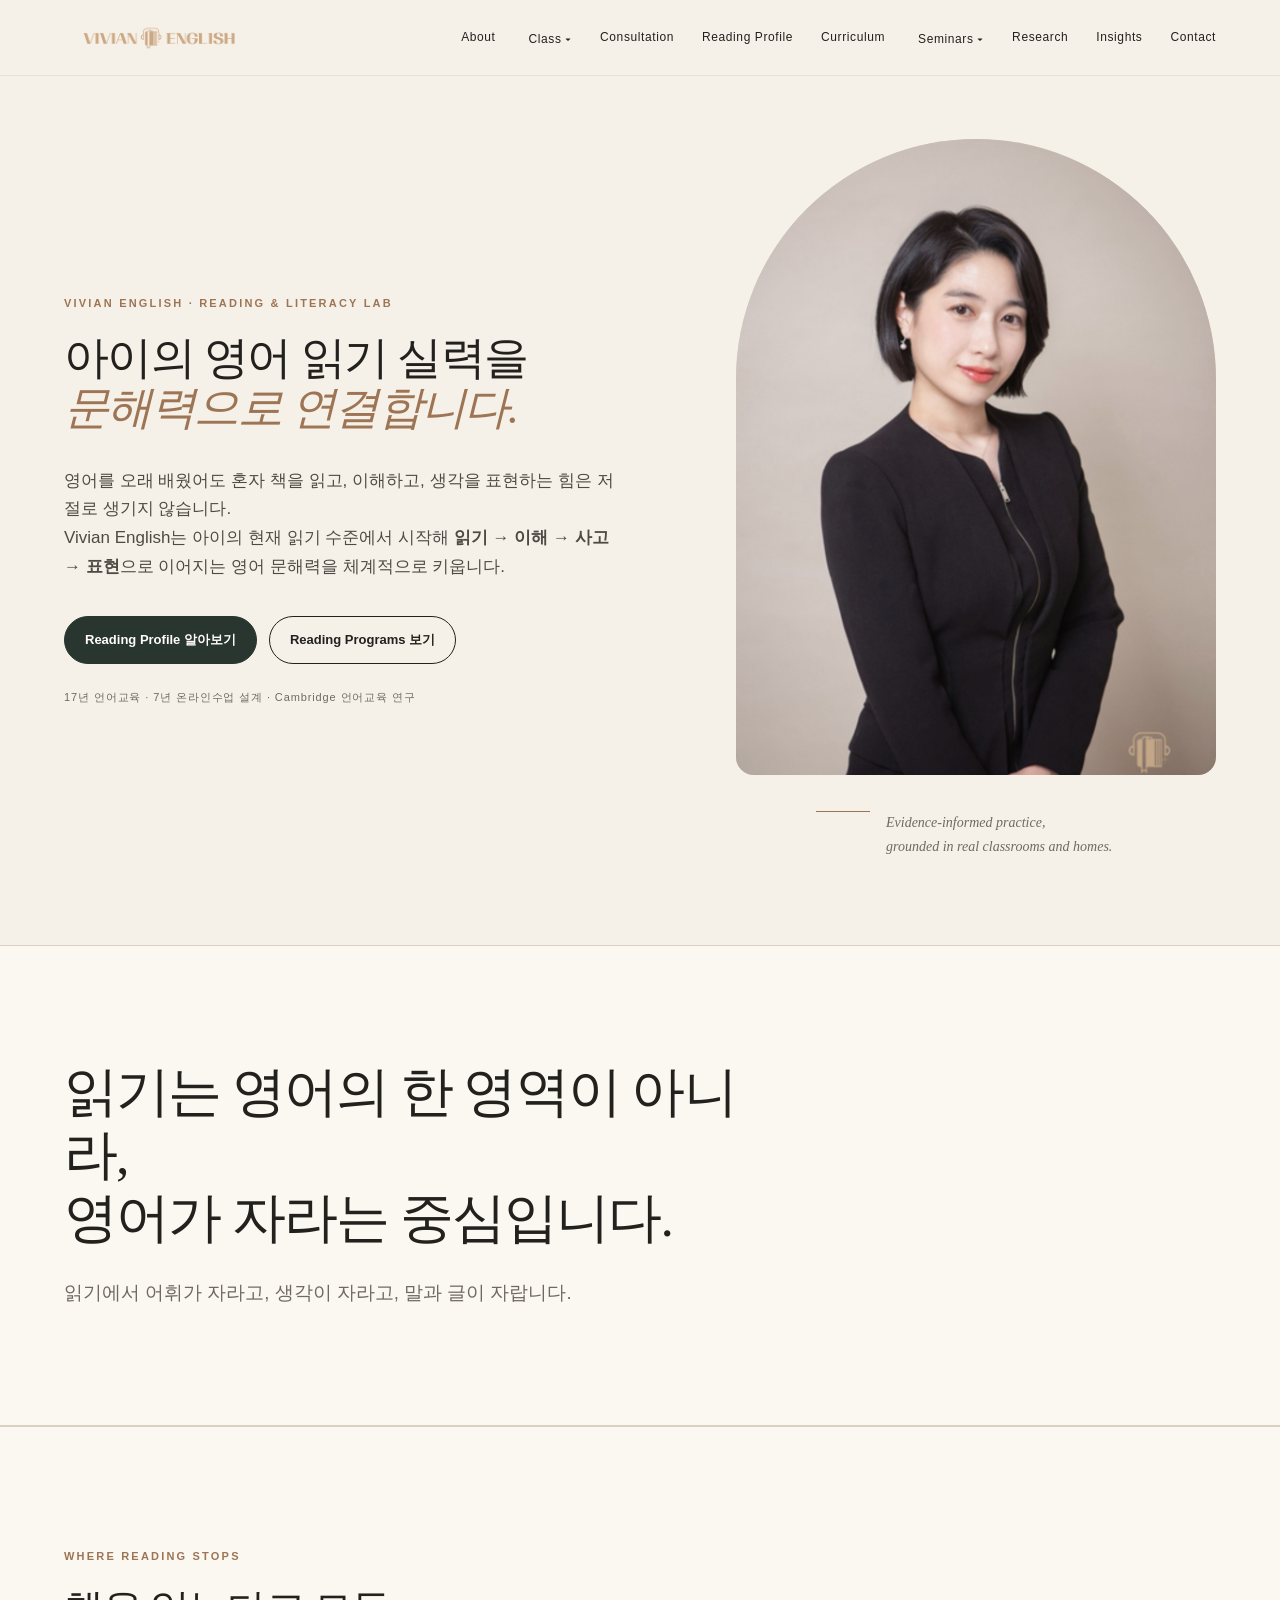
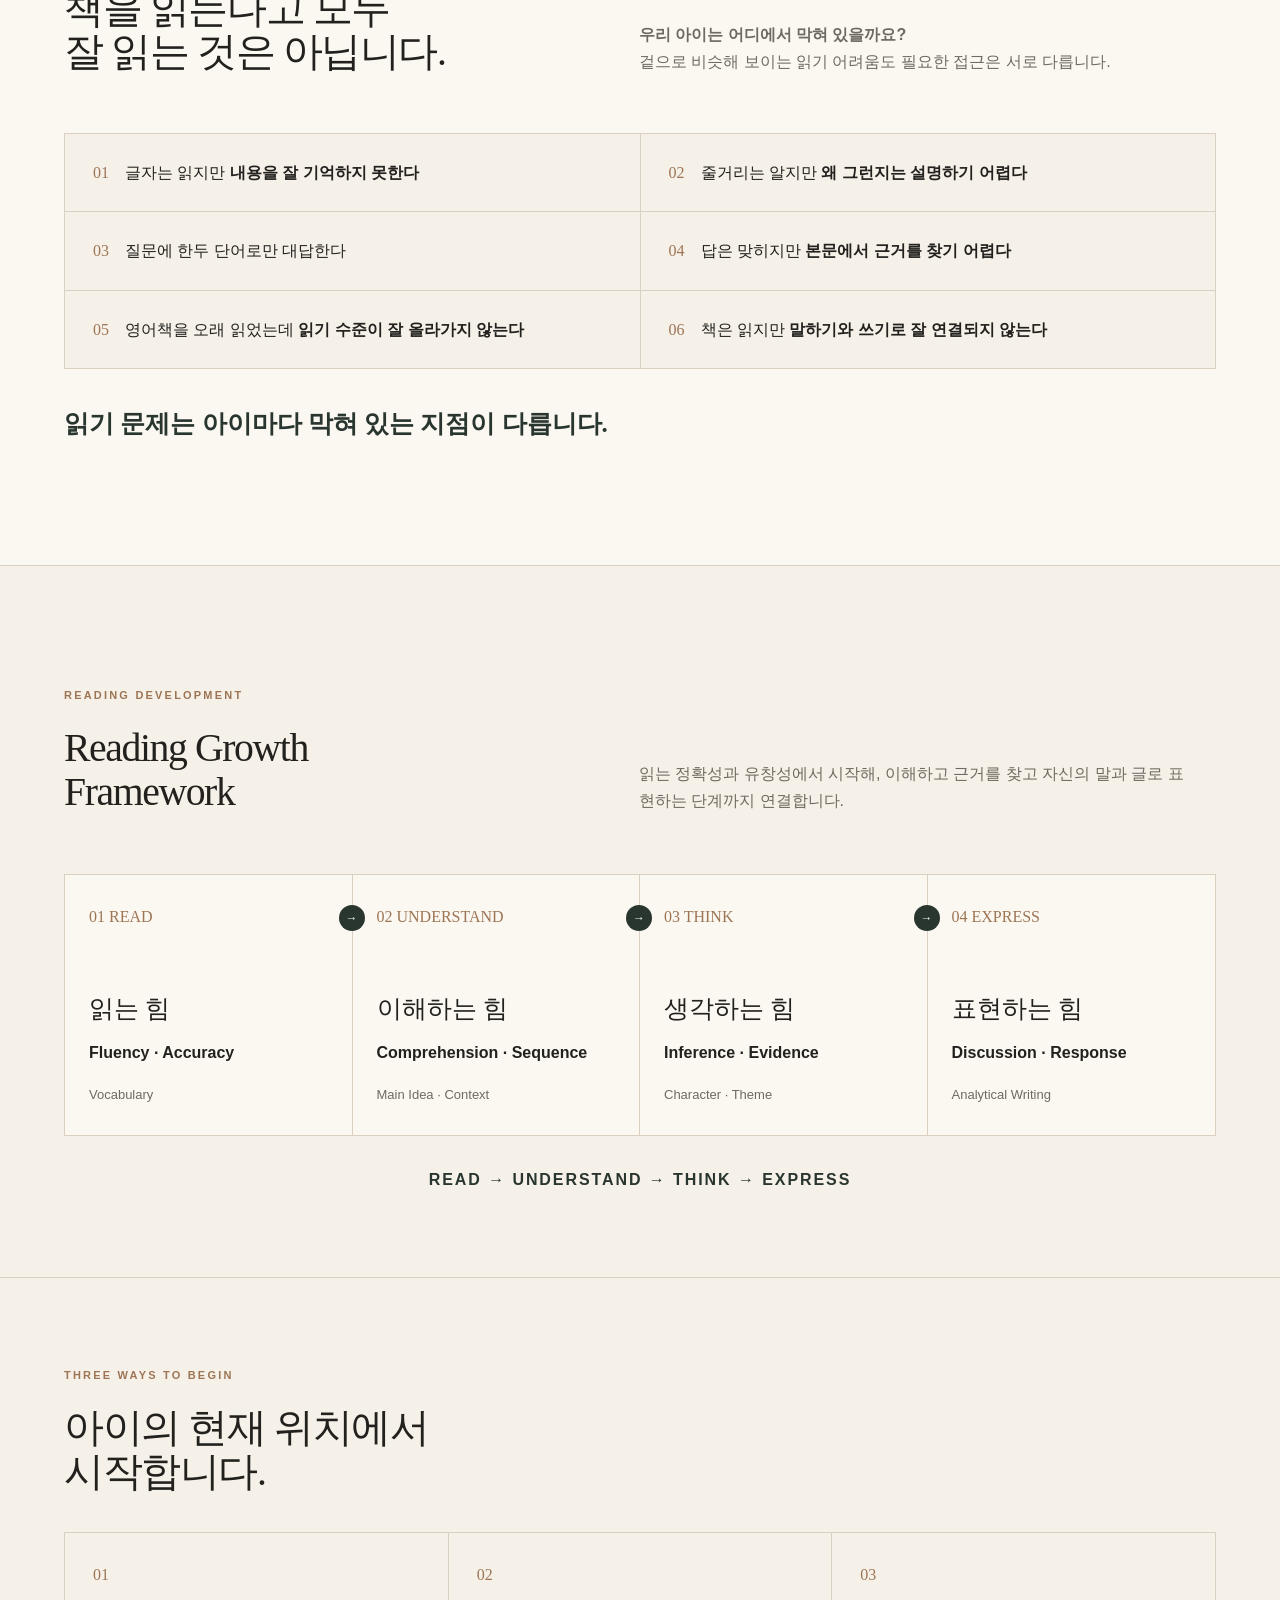
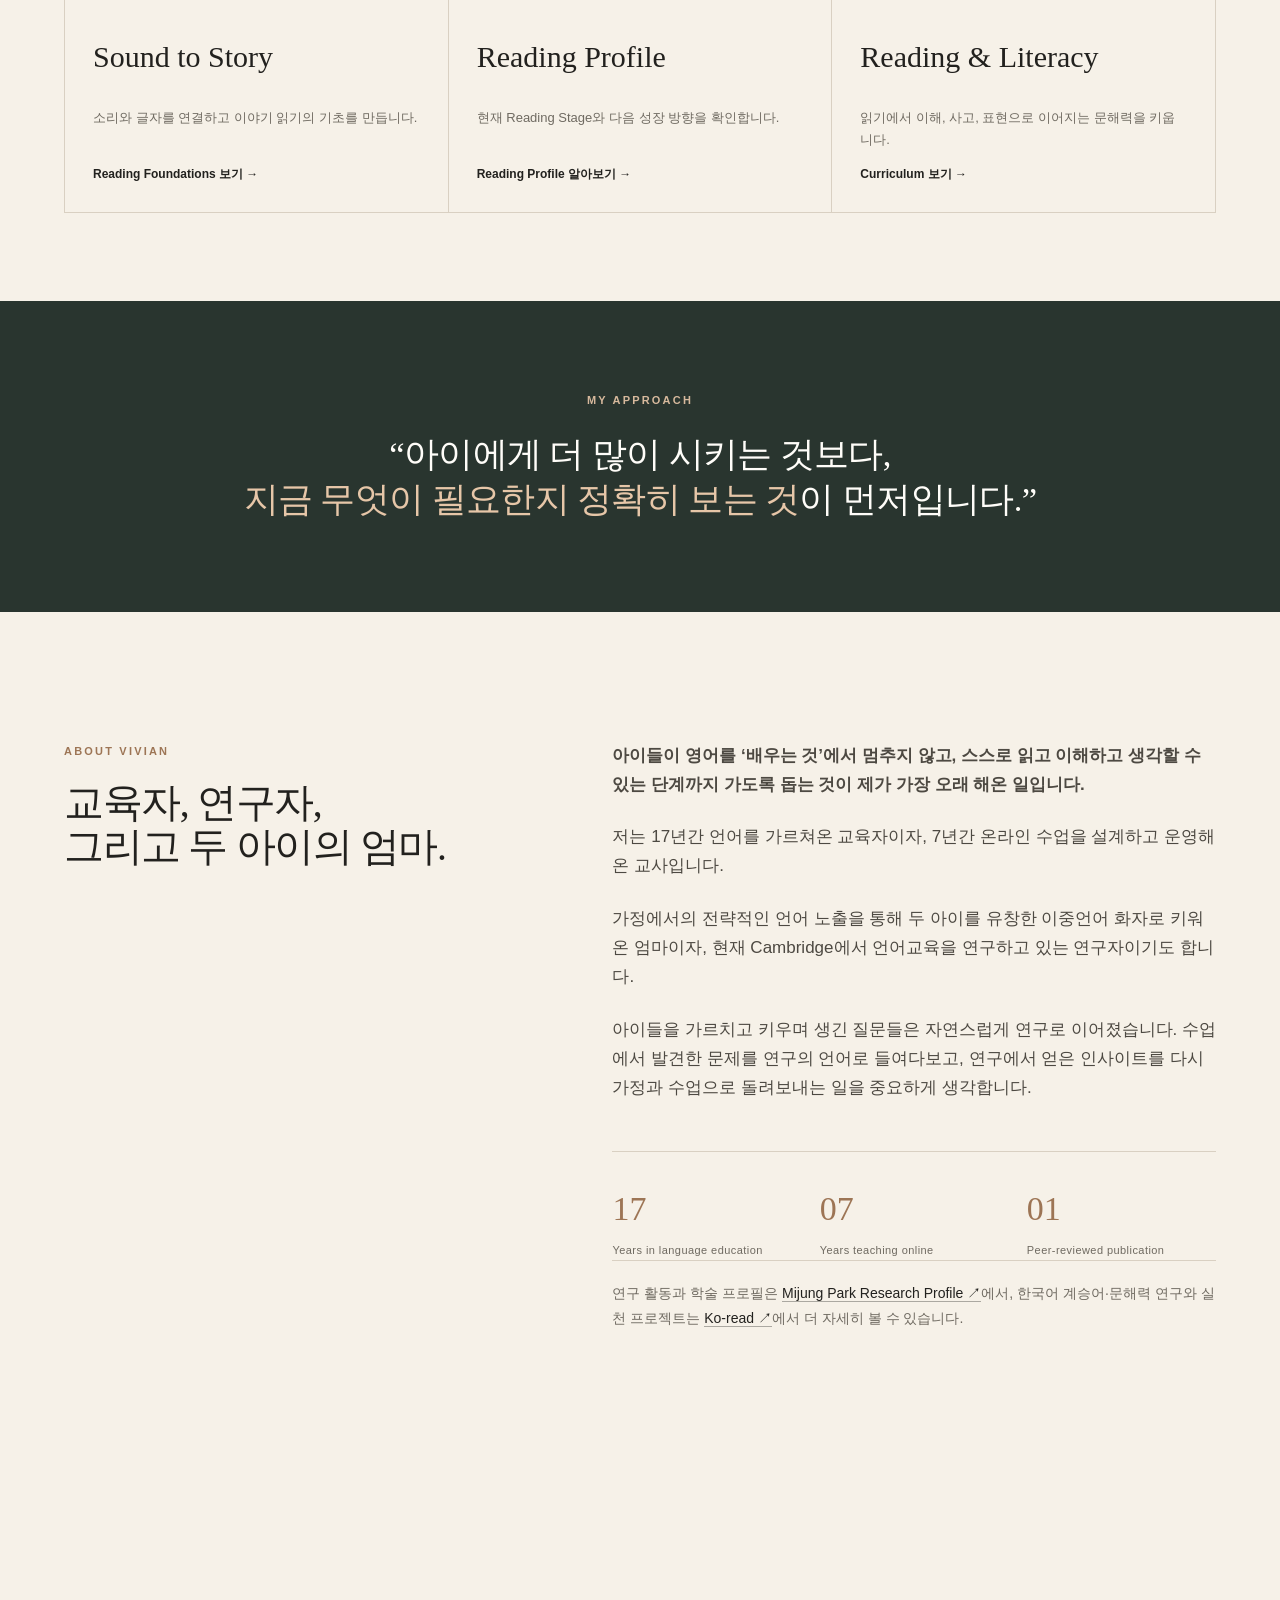
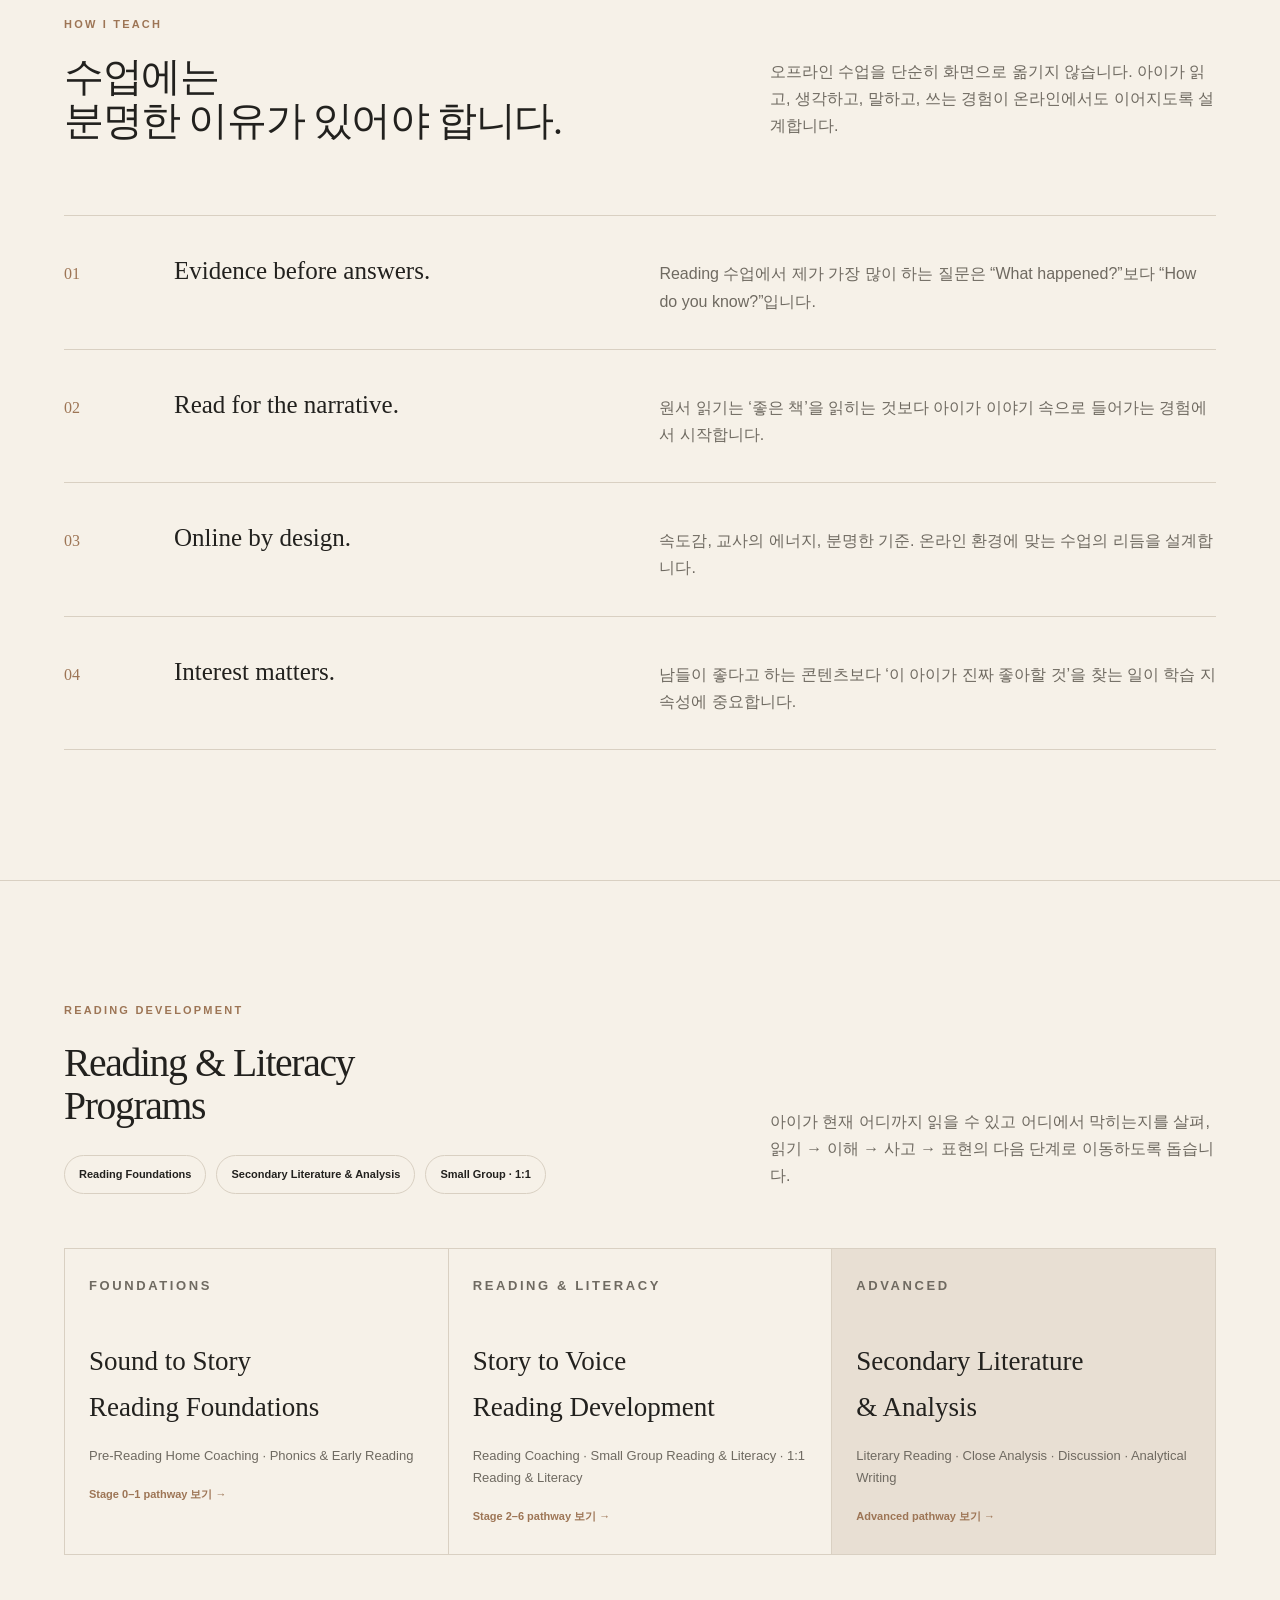
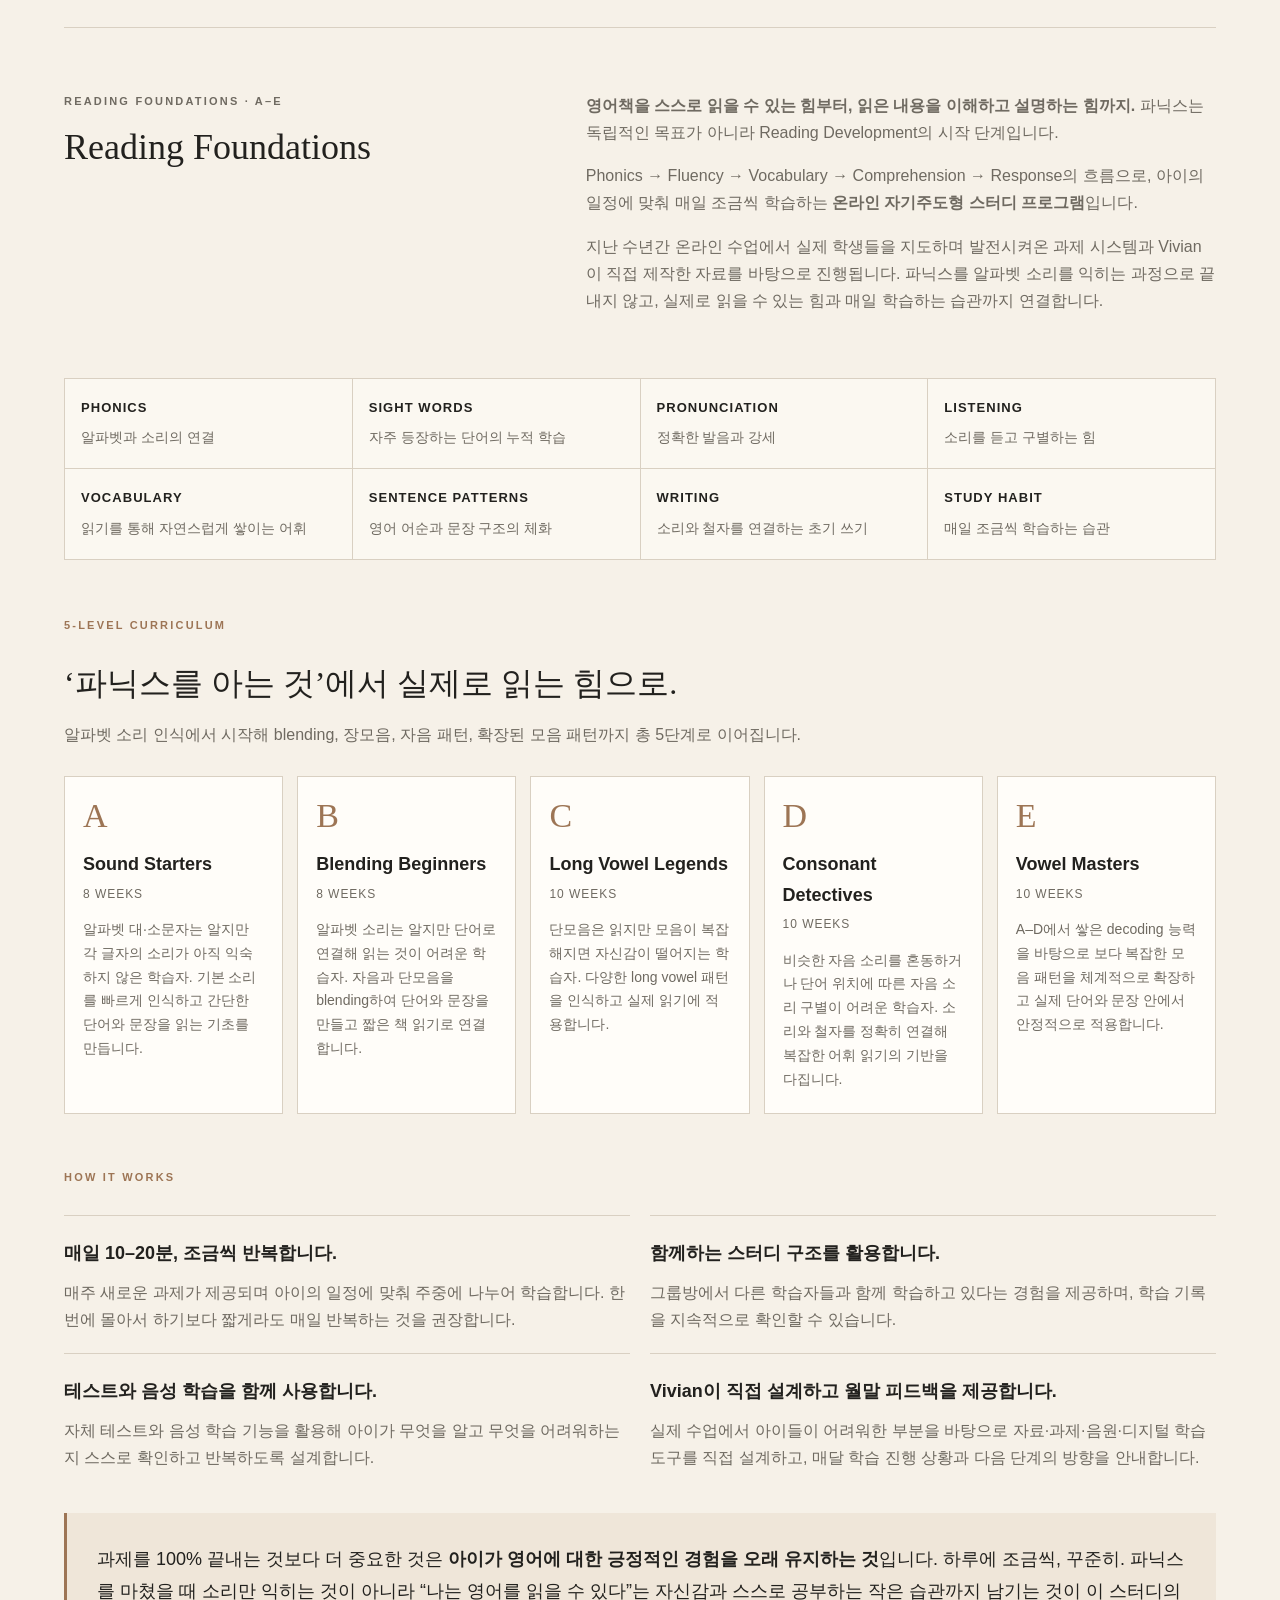
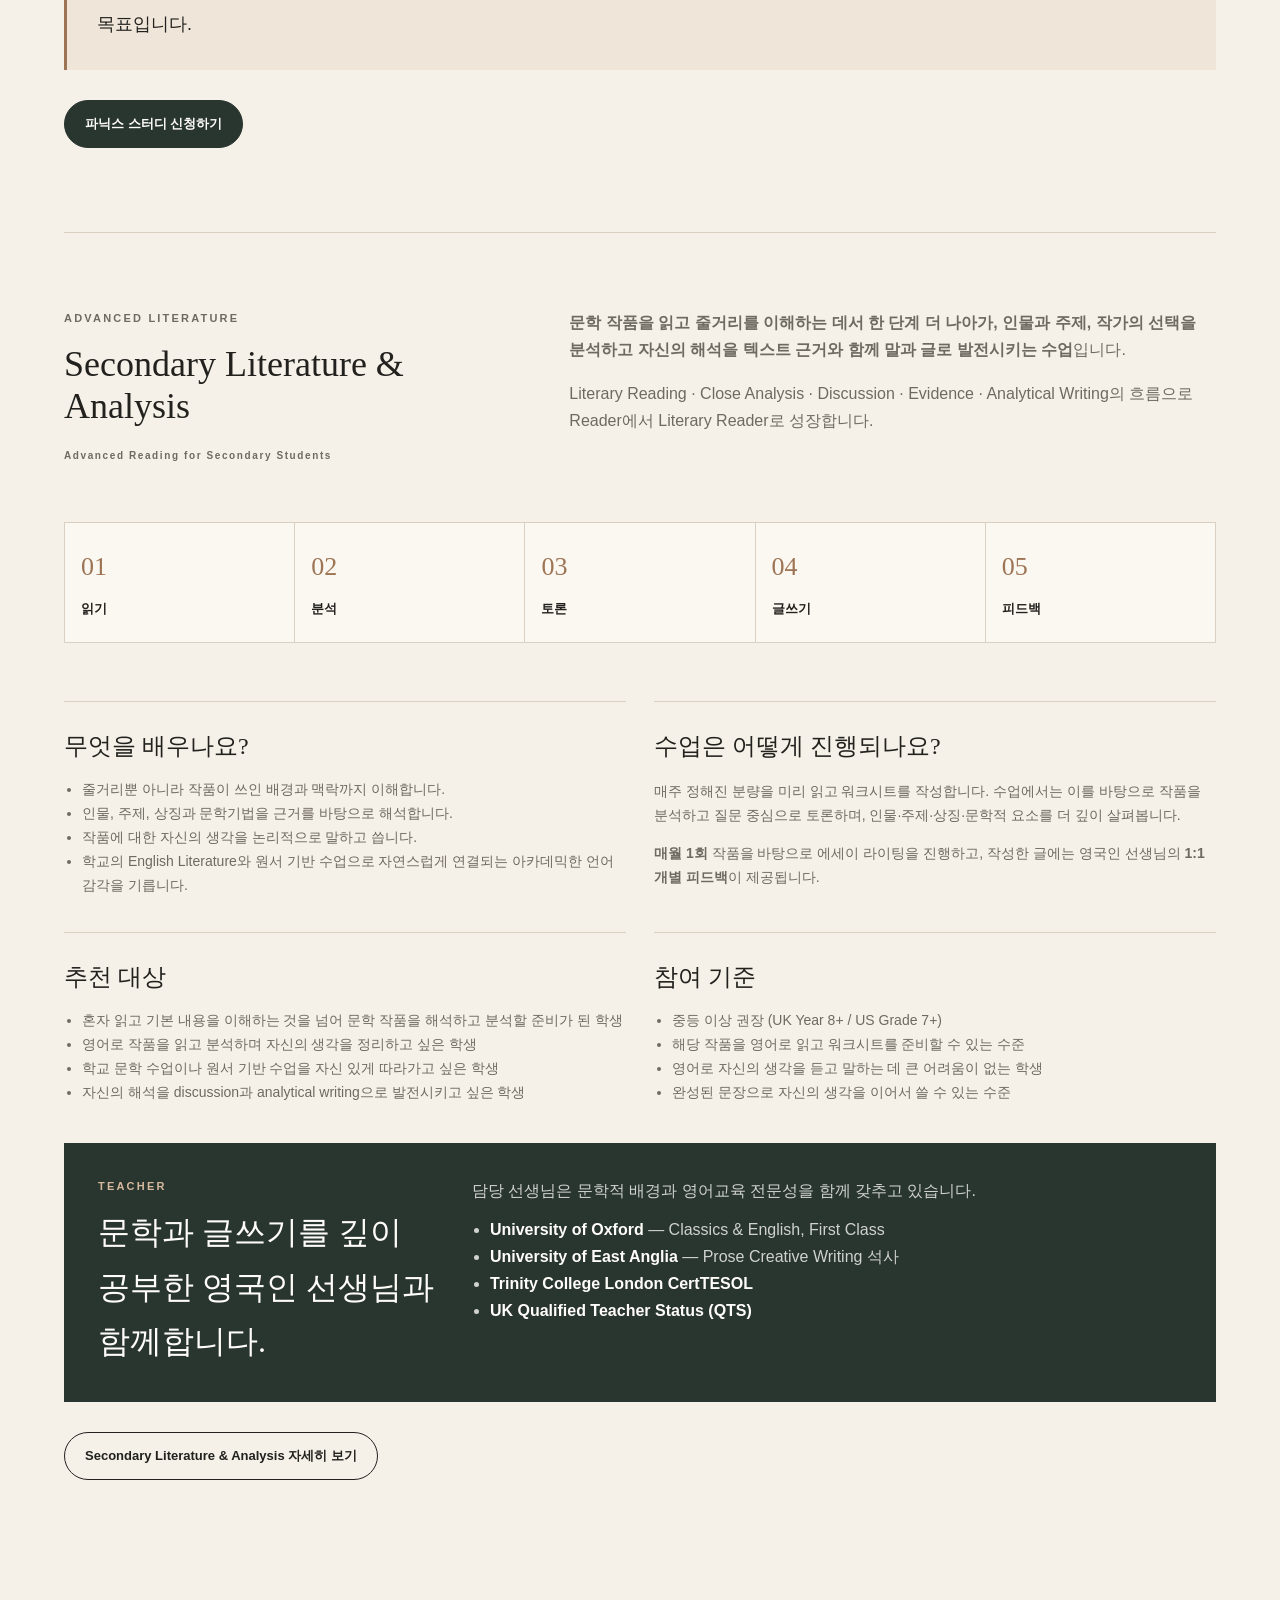
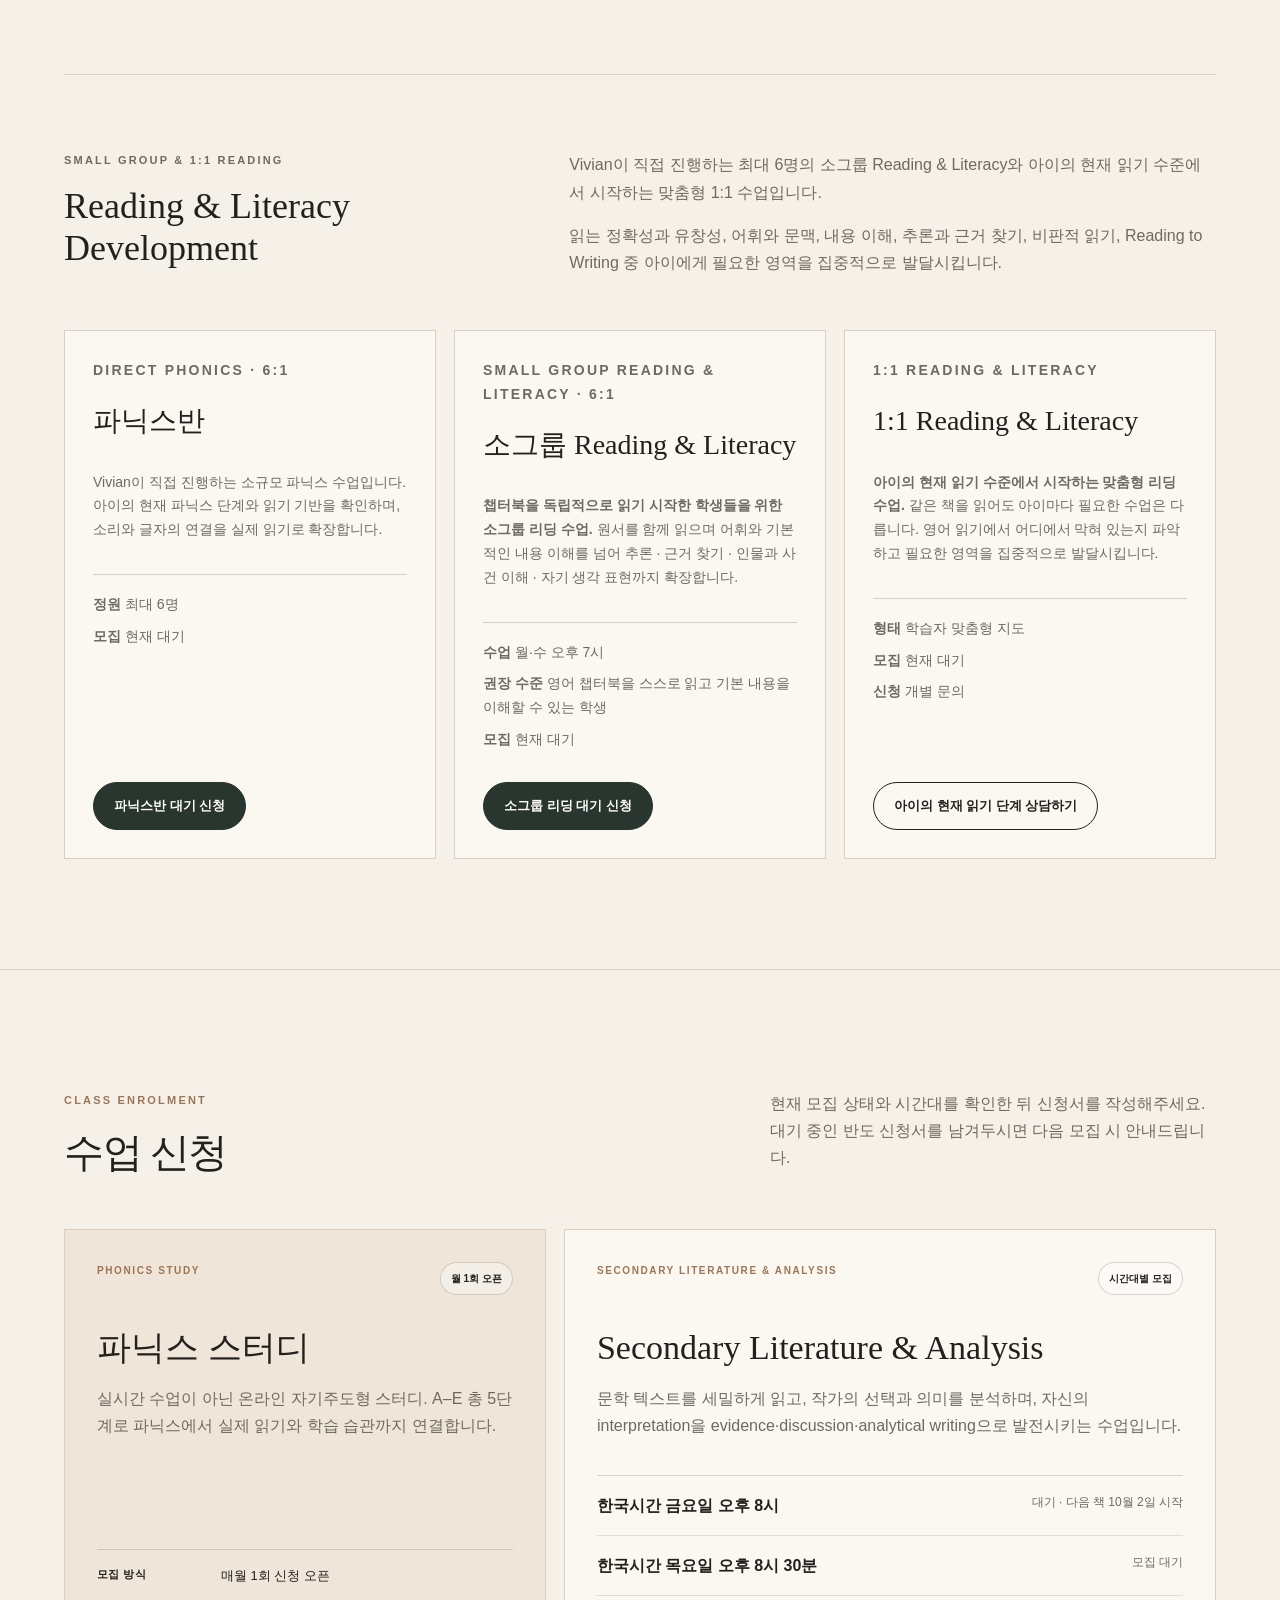
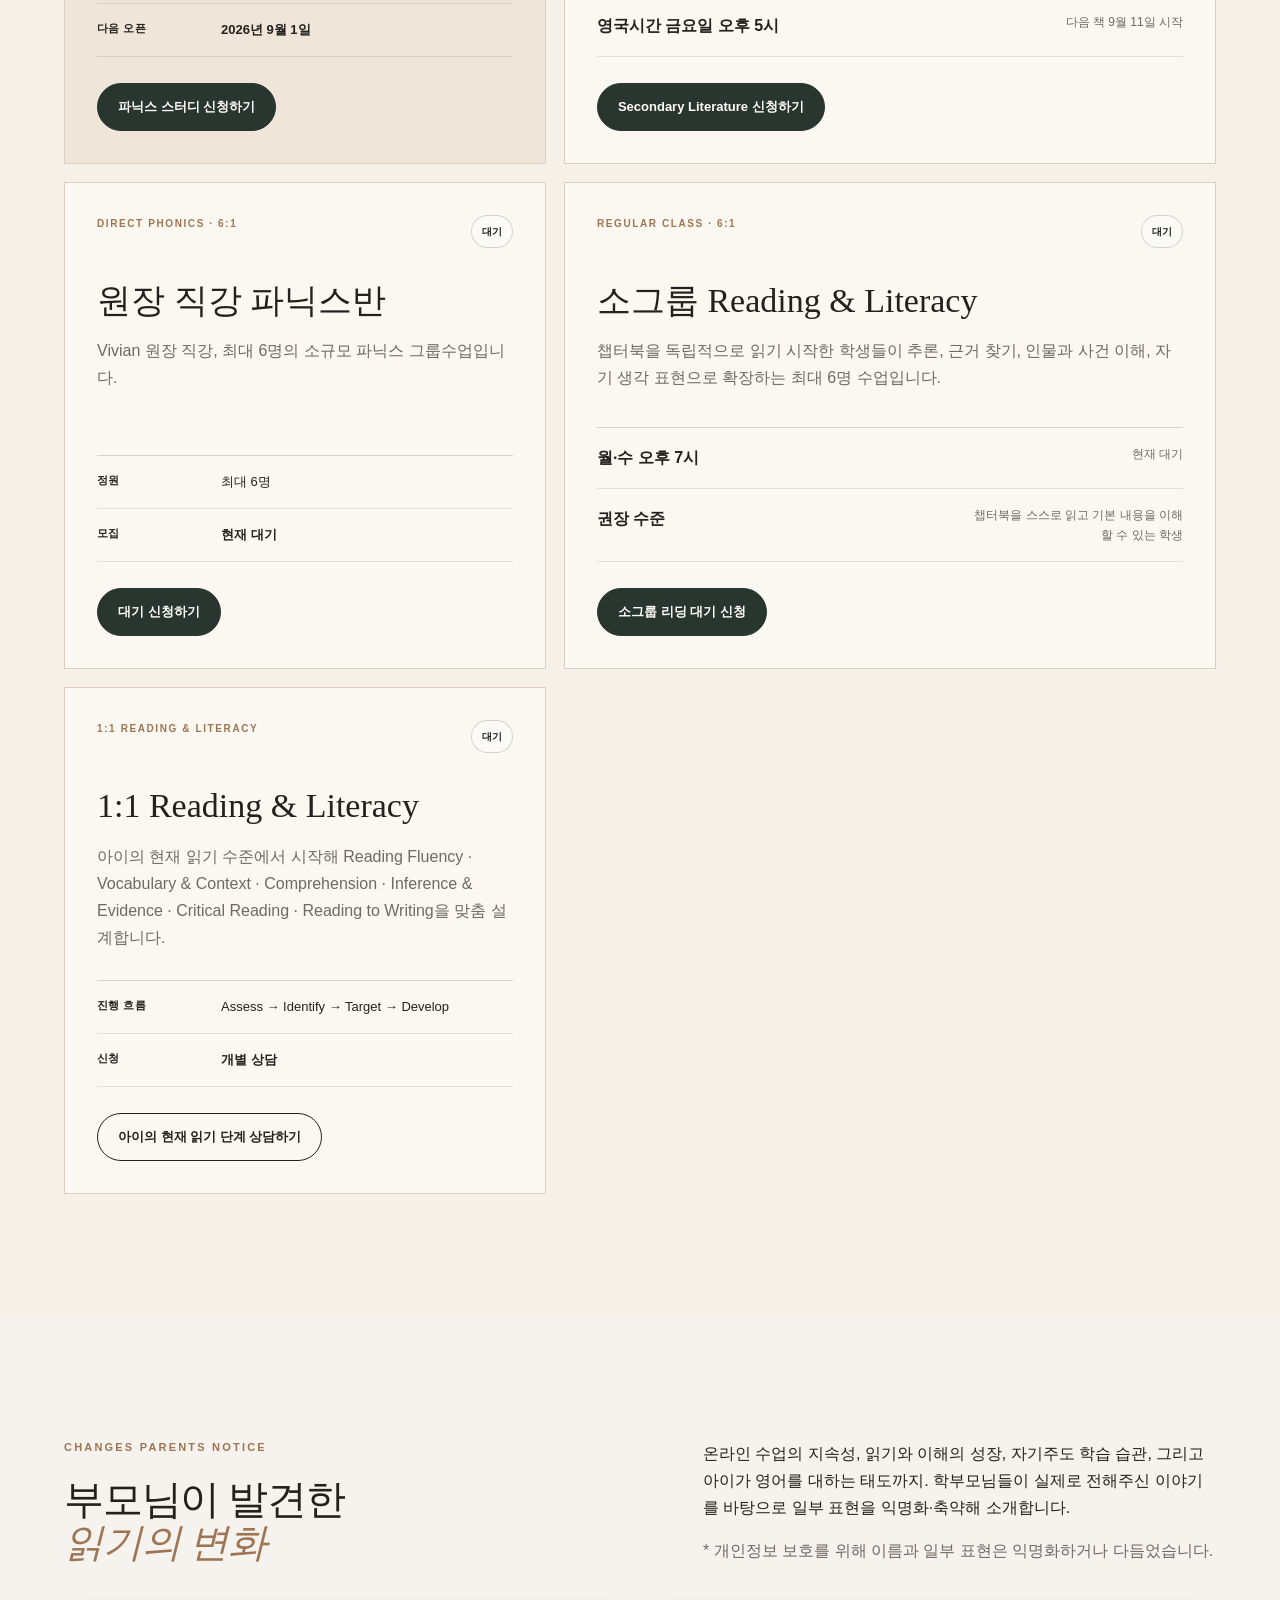
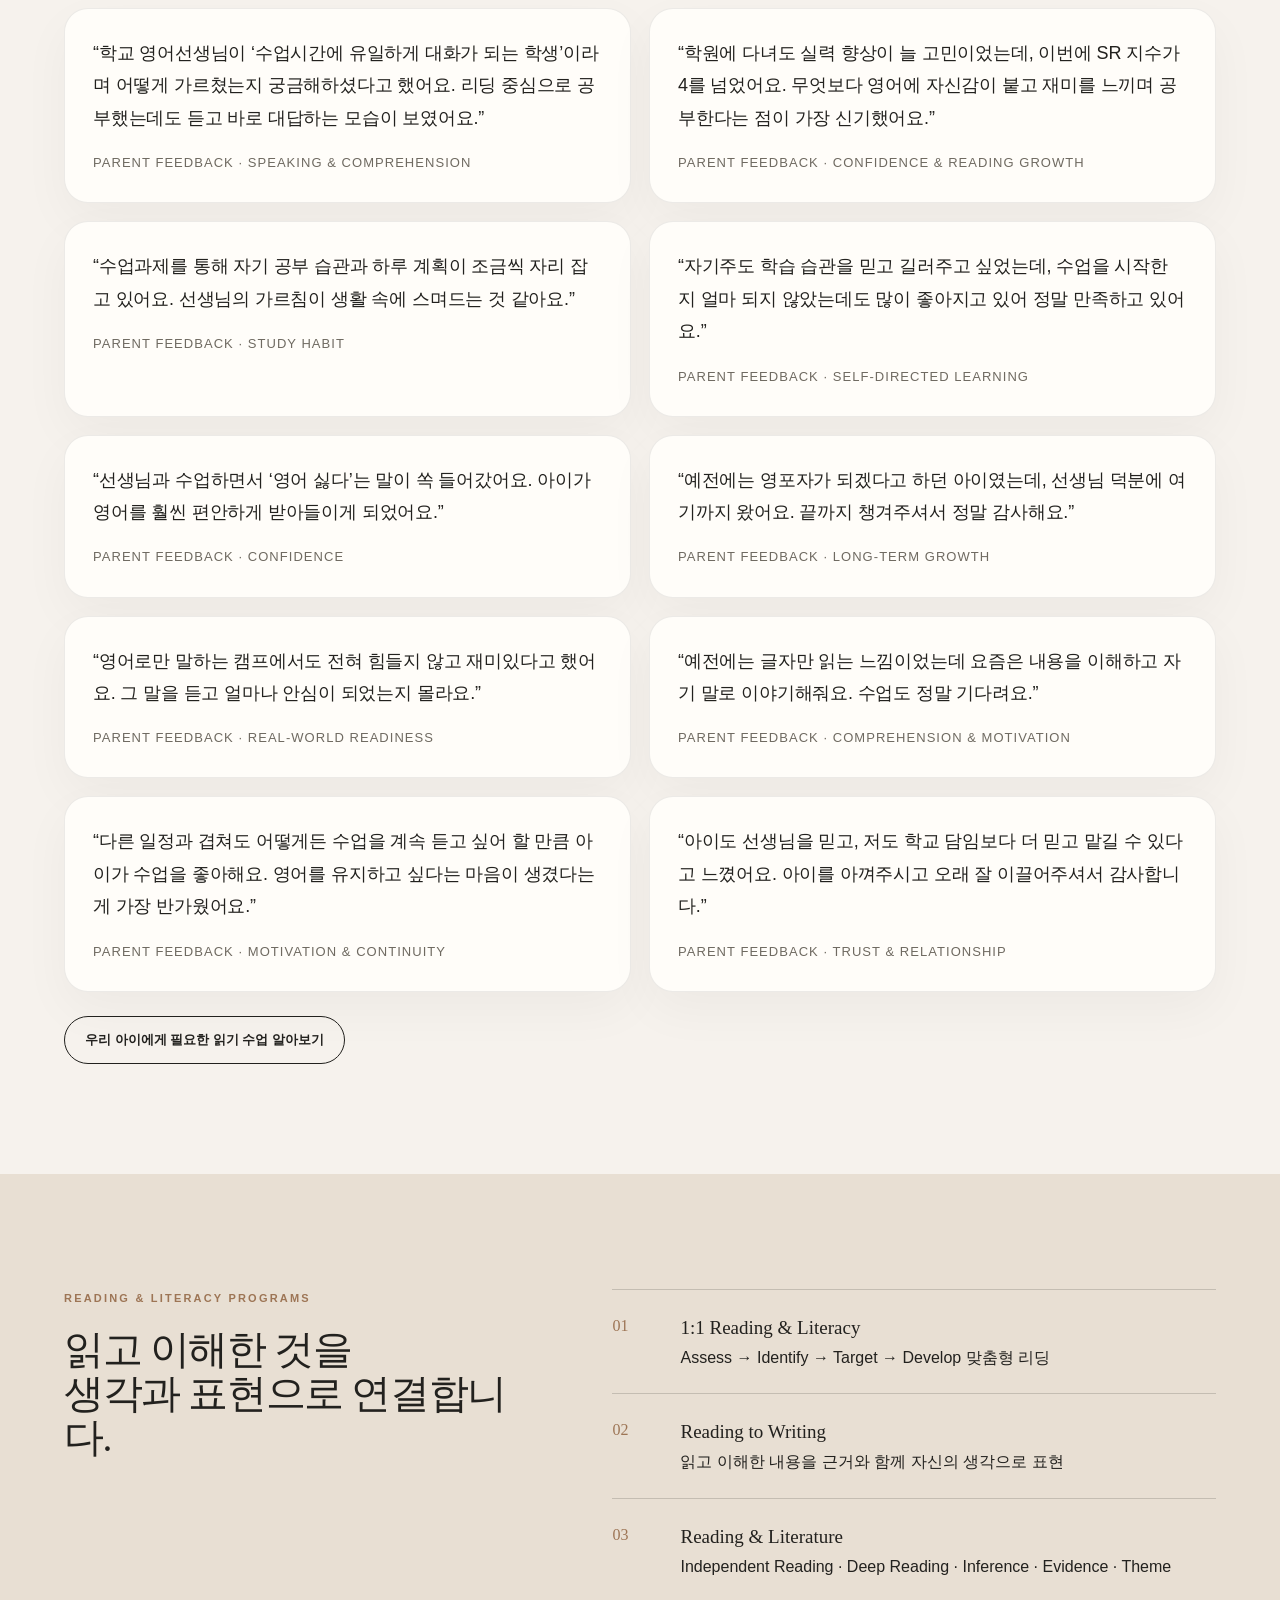
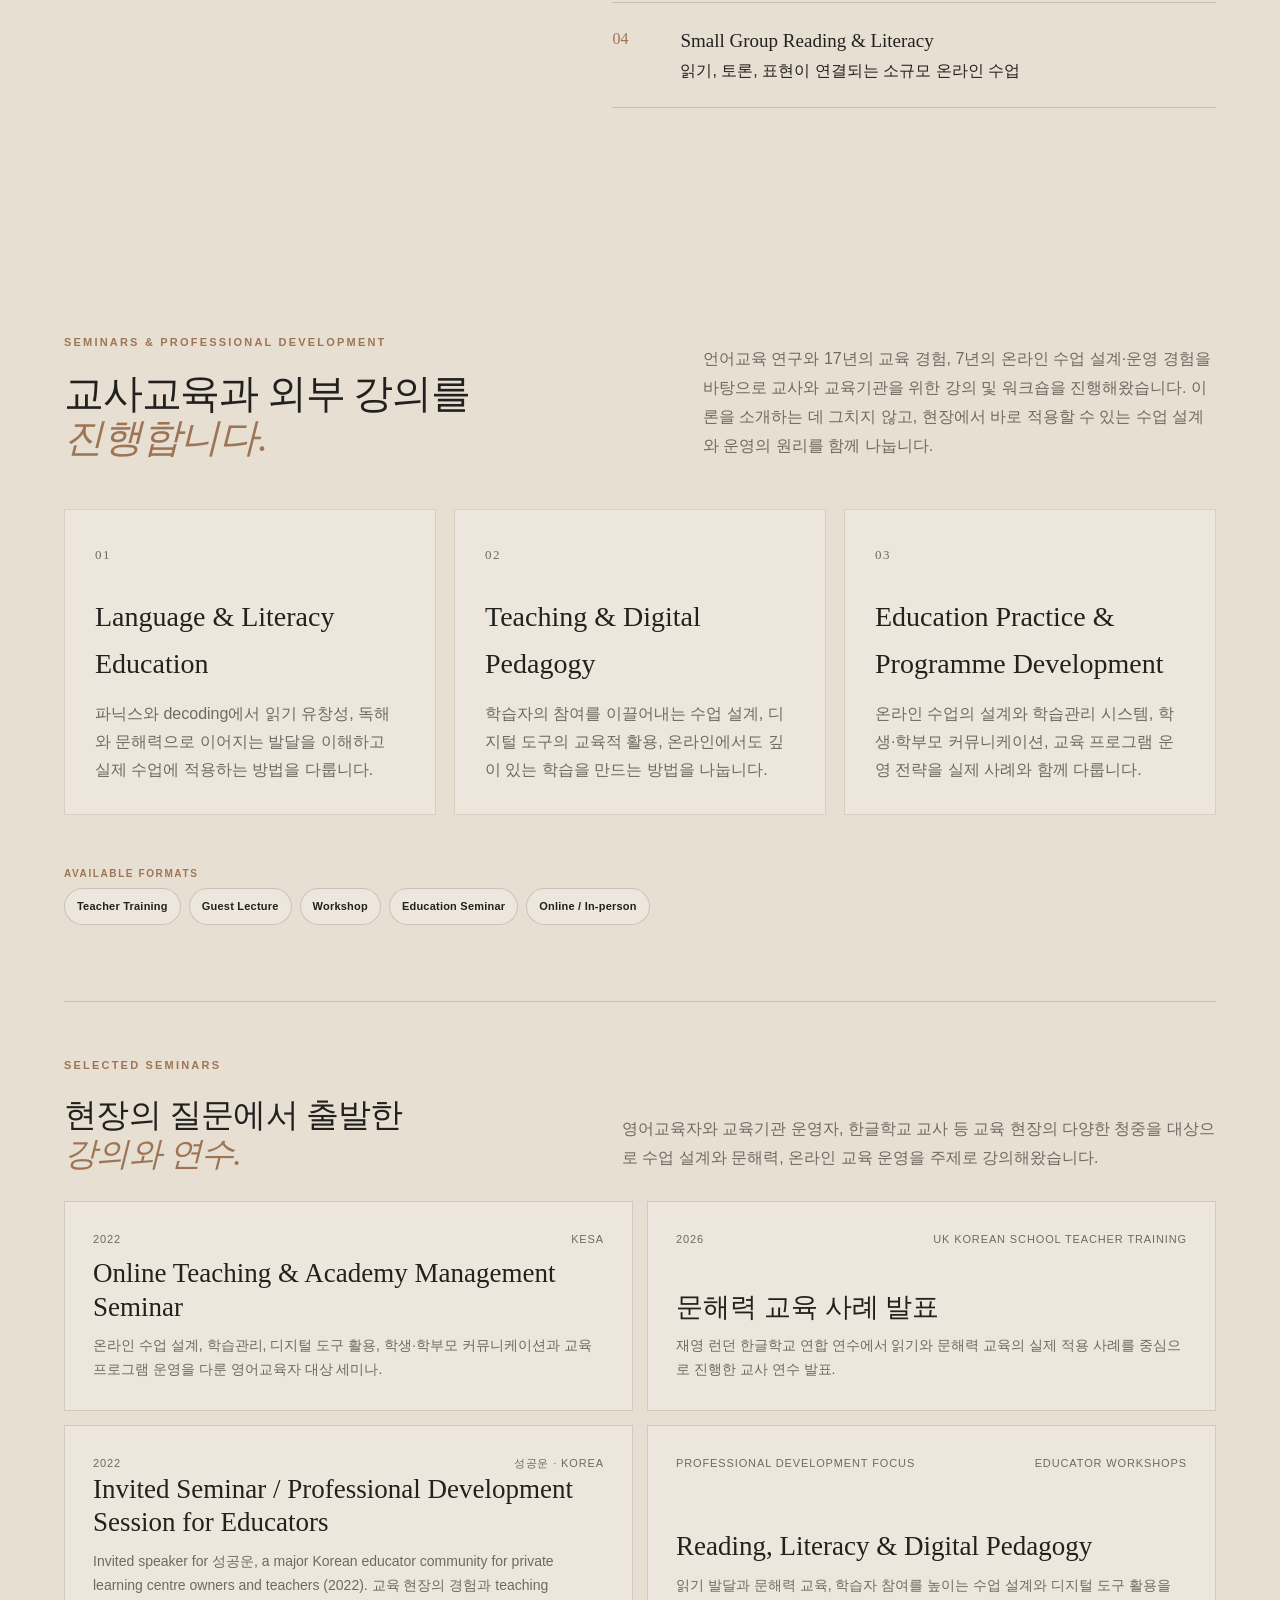
==== commit 645fe528: "Add homepage brand philosophy section" ====
--- a/index.html
+++ b/index.html
@@ -5,22 +5,24 @@
   <meta name="viewport" content="width=device-width, initial-scale=1" />
   <meta name="description" content="Vivian English — 아이의 영어 읽기를 이해, 사고, 표현으로 연결하는 Reading & Literacy 교육." />
   <title>Vivian English | Reading & Literacy</title>
-  <link rel="canonical" href="https://vivianenglish.netlify.app/" />
+  <link rel="icon" type="image/png" sizes="512x512" href="/vivian-english-favicon.png" />
+  <link rel="apple-touch-icon" href="/vivian-english-favicon.png" />
+  <link rel="canonical" href="https://vivianenglish.pages.dev/" />
   <meta property="og:site_name" content="Vivian English" />
-  <meta property="og:title" content="Vivian English | Reading & Literacy" />
-  <meta property="og:description" content="아이의 영어 읽기 실력을 이해, 사고, 표현으로 연결합니다." />
-  <meta property="og:image" content="https://vivianenglish.netlify.app/og-image-v6.jpg" />
-  <meta property="og:image:secure_url" content="https://vivianenglish.netlify.app/og-image-v6.jpg" />
-  <meta property="og:image:type" content="image/jpeg" />
+  <meta property="og:title" content="Vivian English" />
+  <meta property="og:description" content="Reading &amp; Literacy Lab" />
+  <meta property="og:image" content="https://vivianenglish.pages.dev/vivian-english-social-preview.png" />
+  <meta property="og:image:secure_url" content="https://vivianenglish.pages.dev/vivian-english-social-preview.png" />
+  <meta property="og:image:type" content="image/png" />
   <meta property="og:image:width" content="1200" />
   <meta property="og:image:height" content="630" />
   <meta property="og:image:alt" content="Vivian English logo" />
-  <meta property="og:url" content="https://vivianenglish.netlify.app/" />
+  <meta property="og:url" content="https://vivianenglish.pages.dev/" />
   <meta property="og:type" content="website" />
   <meta name="twitter:card" content="summary_large_image" />
-  <meta name="twitter:title" content="Vivian English | Reading & Literacy" />
-  <meta name="twitter:description" content="아이의 영어 읽기 실력을 이해, 사고, 표현으로 연결합니다." />
-  <meta name="twitter:image" content="https://vivianenglish.netlify.app/og-image-v6.jpg" />
+  <meta name="twitter:title" content="Vivian English" />
+  <meta name="twitter:description" content="Reading &amp; Literacy Lab" />
+  <meta name="twitter:image" content="https://vivianenglish.pages.dev/vivian-english-social-preview.png" />
 
   <style>
 :root {
@@ -98,6 +100,16 @@
 .portrait-frame img { width: 100%; height: 100%; object-fit: cover; object-position: 50% 42%; filter: saturate(.86) contrast(.96); }
 .portrait-note { width: min(400px, 88%); margin: 22px 0 0 auto; display: grid; grid-template-columns: 54px 1fr; gap: 16px; align-items: start; color: var(--muted); font-family: var(--serif); font-style: italic; font-size: 14px; }
 .note-line { height: 1px; background: var(--accent); margin-top: 14px; }
+
+.brand-philosophy { padding: clamp(76px,9vw,118px) 0; border-top:1px solid var(--line); border-bottom:1px solid var(--line); background:var(--paper-2); }
+.brand-philosophy-copy { max-width:960px; }
+.brand-philosophy h2 { margin:0; font-size:clamp(38px,4.2vw,56px); line-height:1.17; font-weight:500; letter-spacing:-.035em; }
+.brand-philosophy p { margin:28px 0 0; color:var(--muted); font-size:clamp(16px,1.45vw,19px); line-height:1.75; font-weight:400; }
+@media (max-width:620px){
+  .brand-philosophy{padding:68px 0}
+  .brand-philosophy h2{font-size:clamp(31px,9.4vw,40px);line-height:1.22;word-break:keep-all}
+  .brand-philosophy p{margin-top:22px;font-size:16px;word-break:keep-all}
+}
 
 .diagnostic-section, .growth-section { padding: 120px 0; border-top: 1px solid var(--line); }
 .growth-section { padding-bottom: 84px; }
@@ -687,6 +699,15 @@
       </div>
     </section>
 
+    <section class="brand-philosophy" aria-labelledby="brand-philosophy-title">
+      <div class="section-shell">
+        <div class="brand-philosophy-copy reveal">
+          <h2 id="brand-philosophy-title">읽기는 영어의 한 영역이 아니라,<br>영어가 자라는 중심입니다.</h2>
+          <p>읽기에서 어휘가 자라고, 생각이 자라고, 말과 글이 자랍니다.</p>
+        </div>
+      </div>
+    </section>
+
     <section class="diagnostic-section">
       <div class="section-shell">
         <div class="diagnostic-head reveal">
@@ -1531,7 +1552,7 @@
         </div>
         <div class="closing-copy">
           <p>아이의 현재 읽기 단계에서 무엇이 필요한지 함께 살펴보세요.</p>
-          <a class="btn light" href="#contact">Reading Consultation</a>
+          <a class="btn light" href="/reading-profile/">Reading Consultation</a>
         </div>
       </div>
     </section>
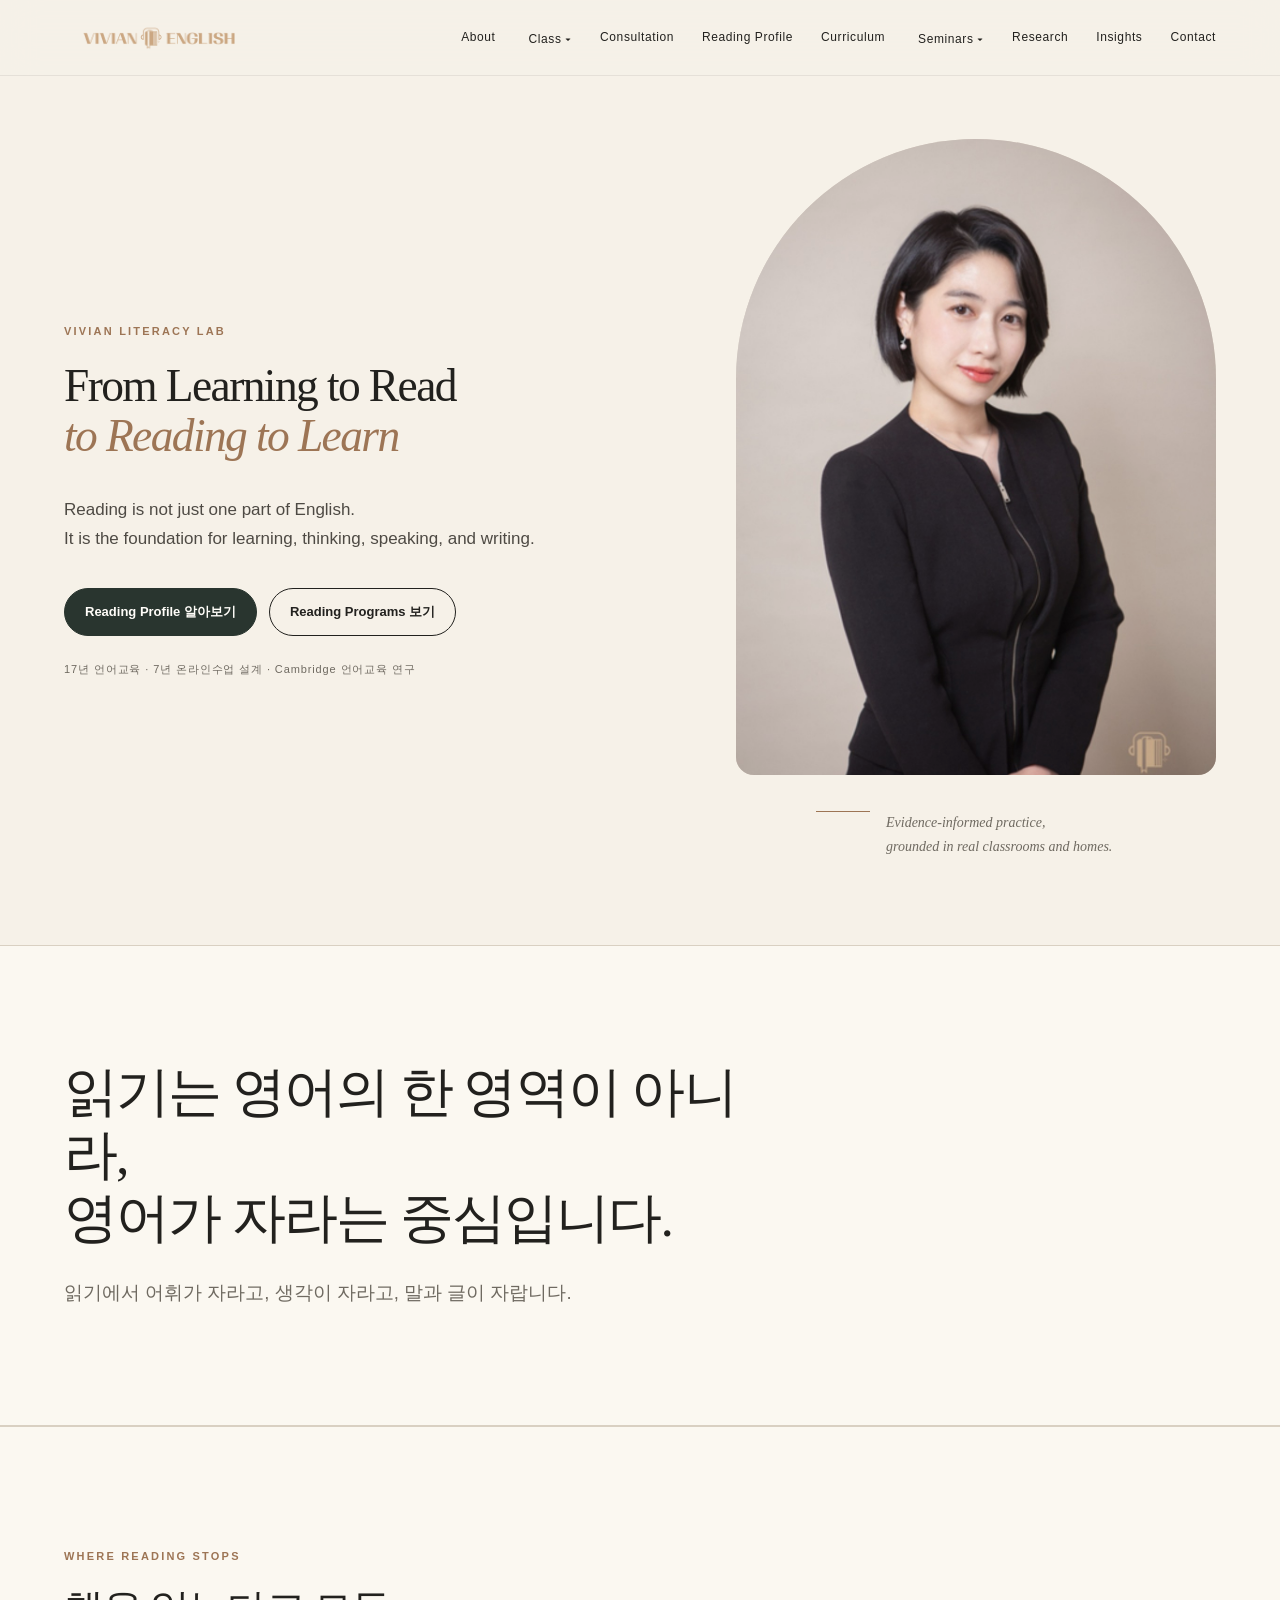
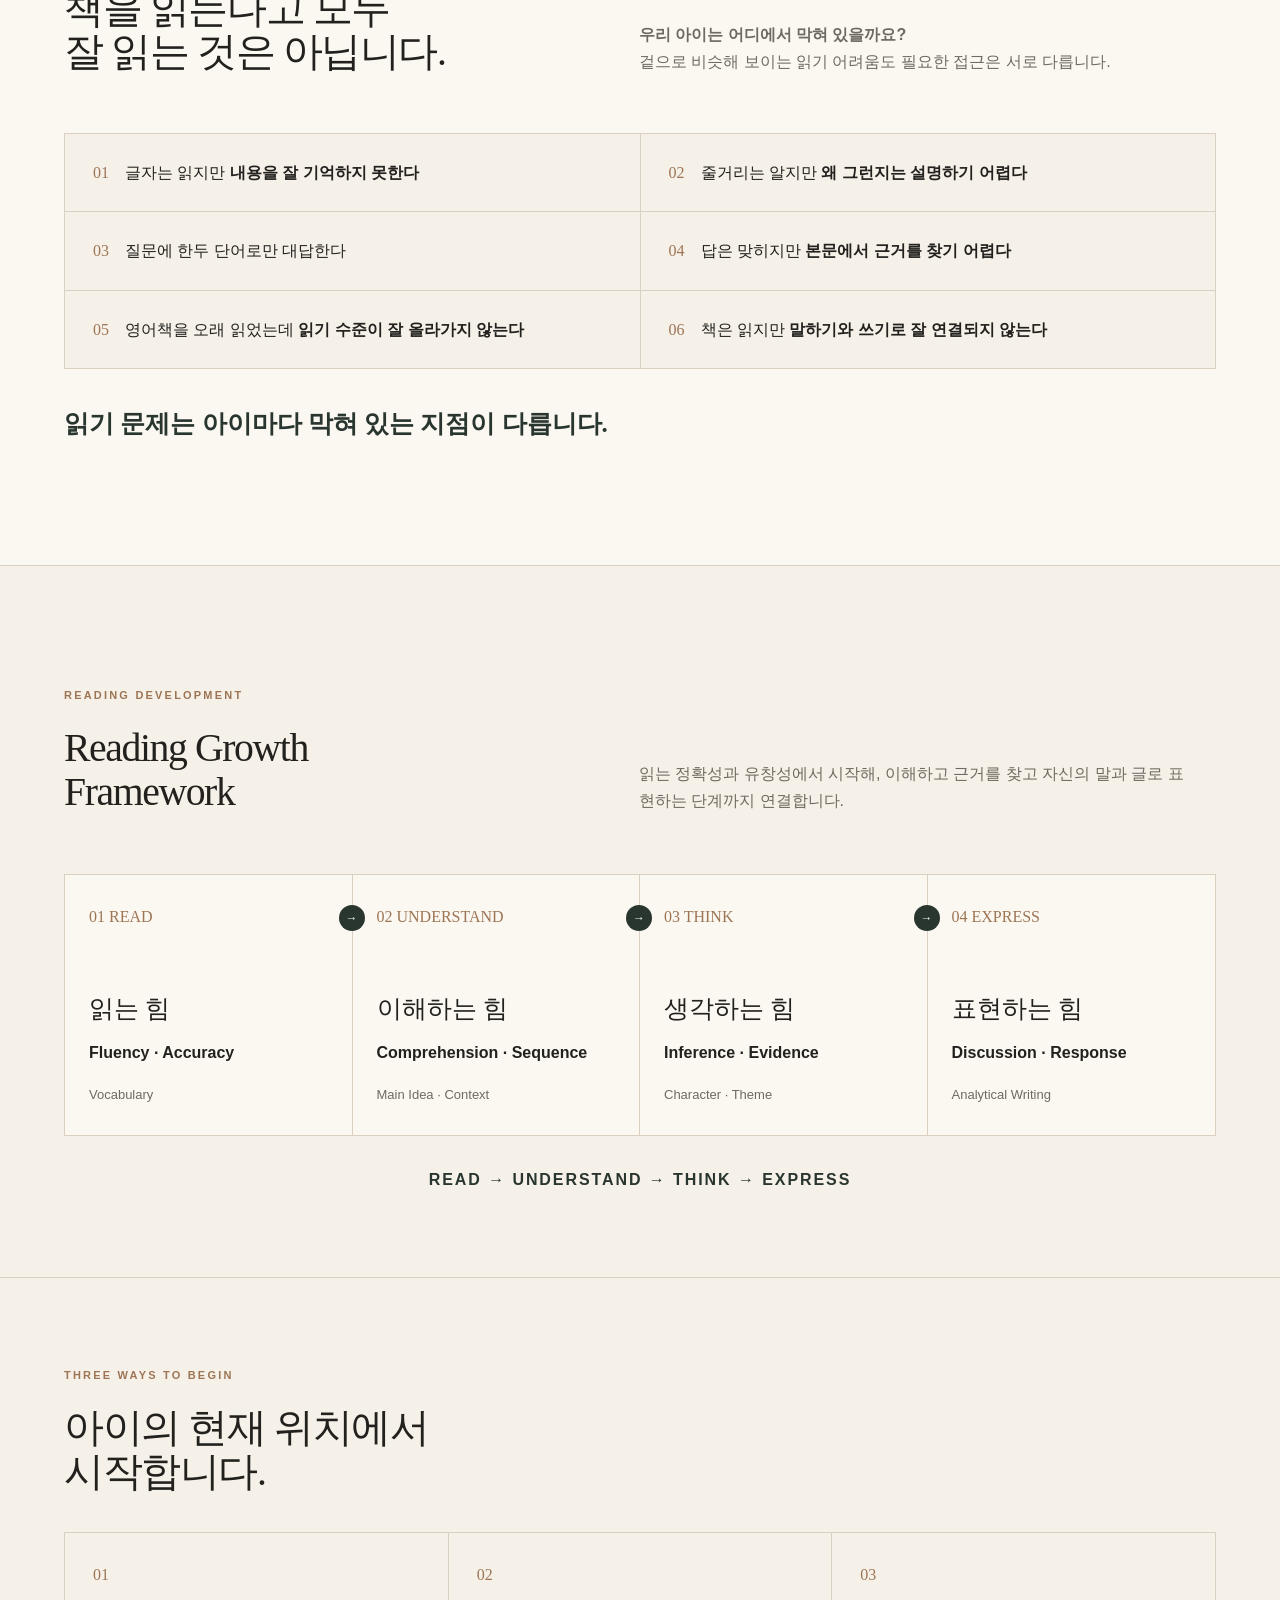
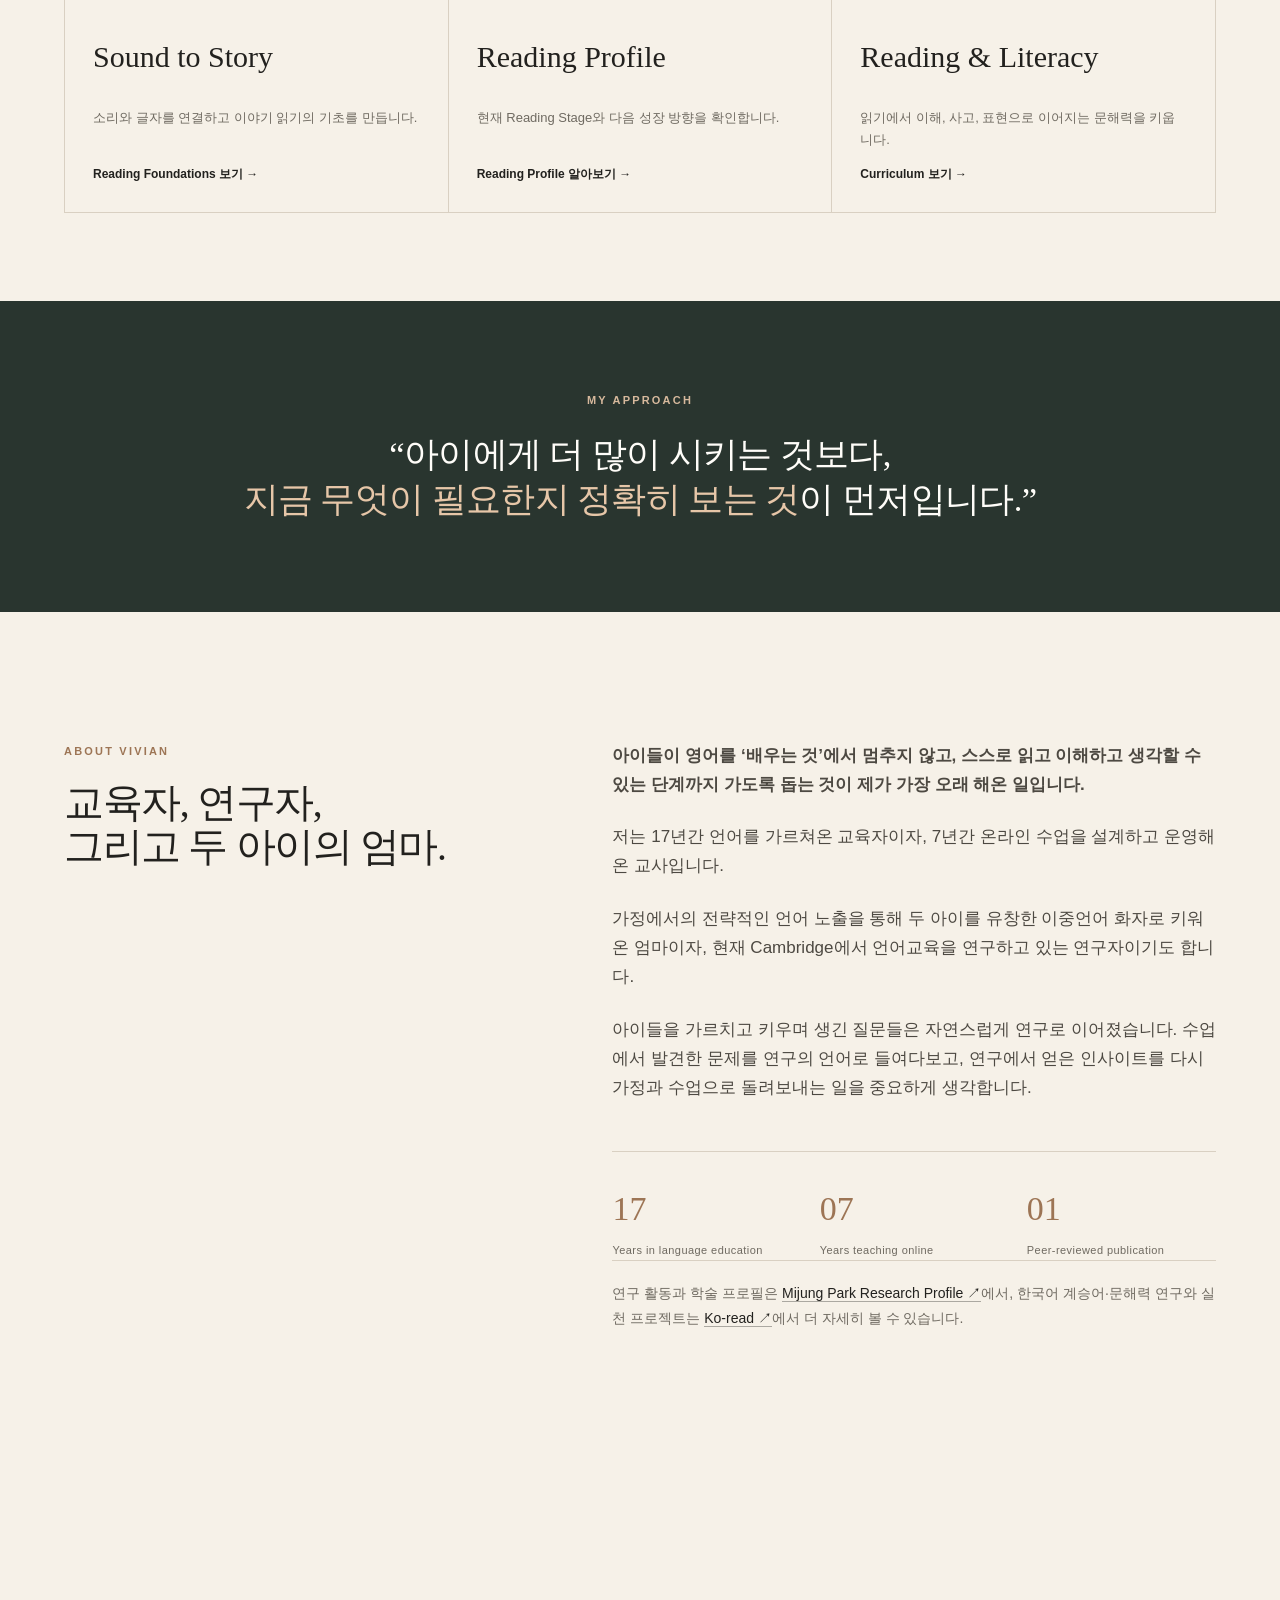
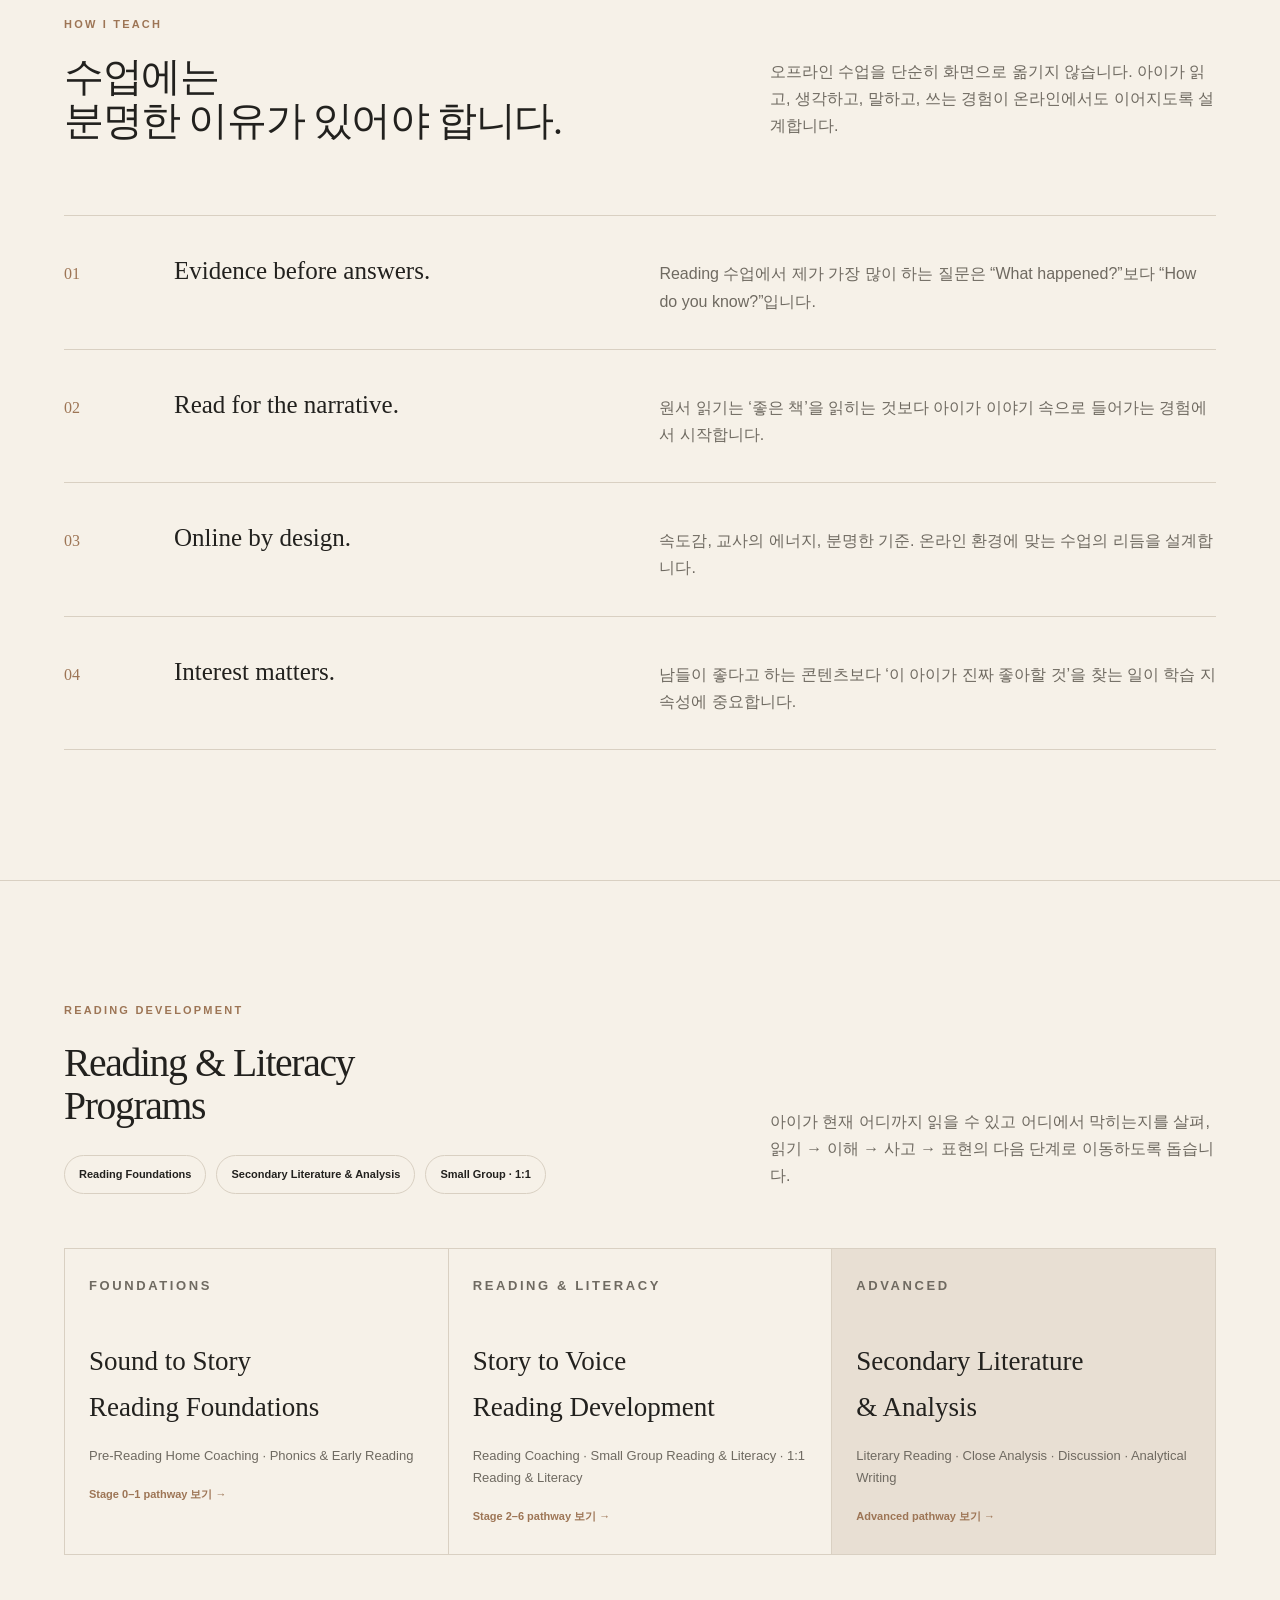
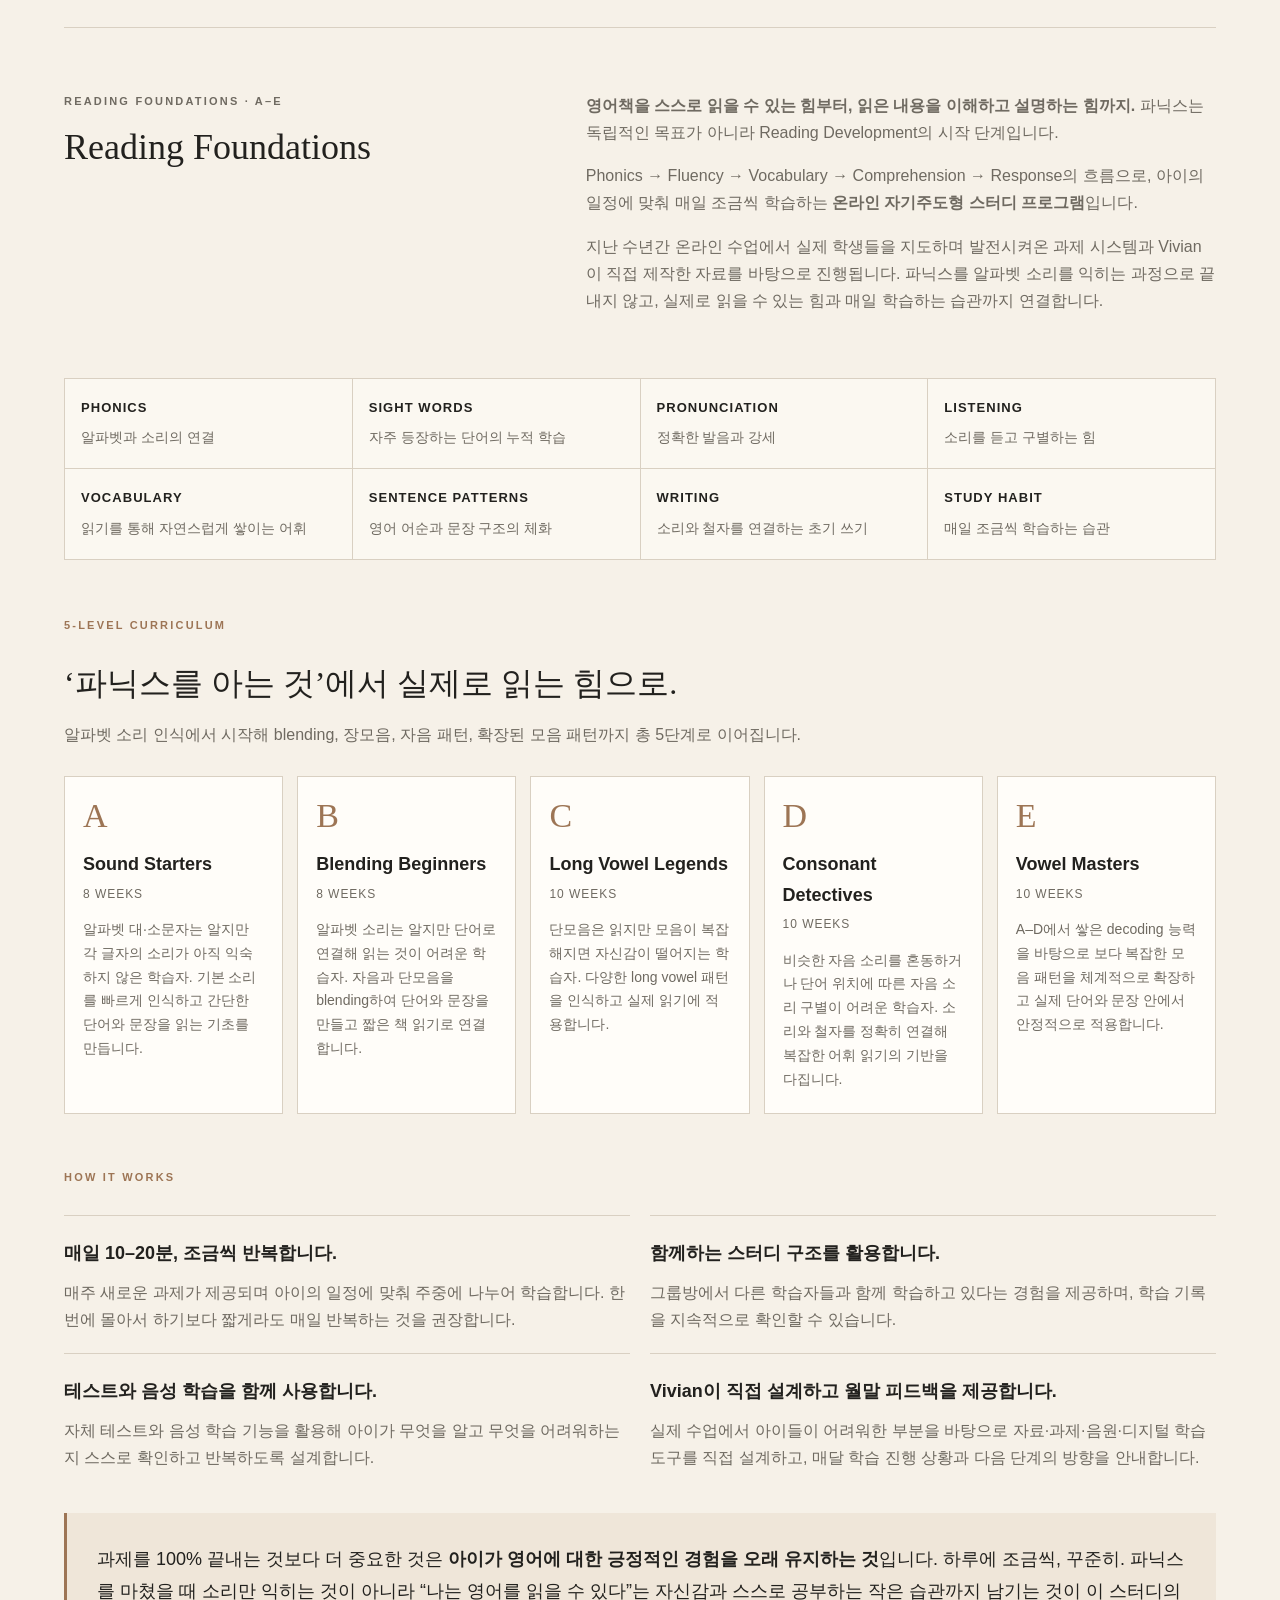
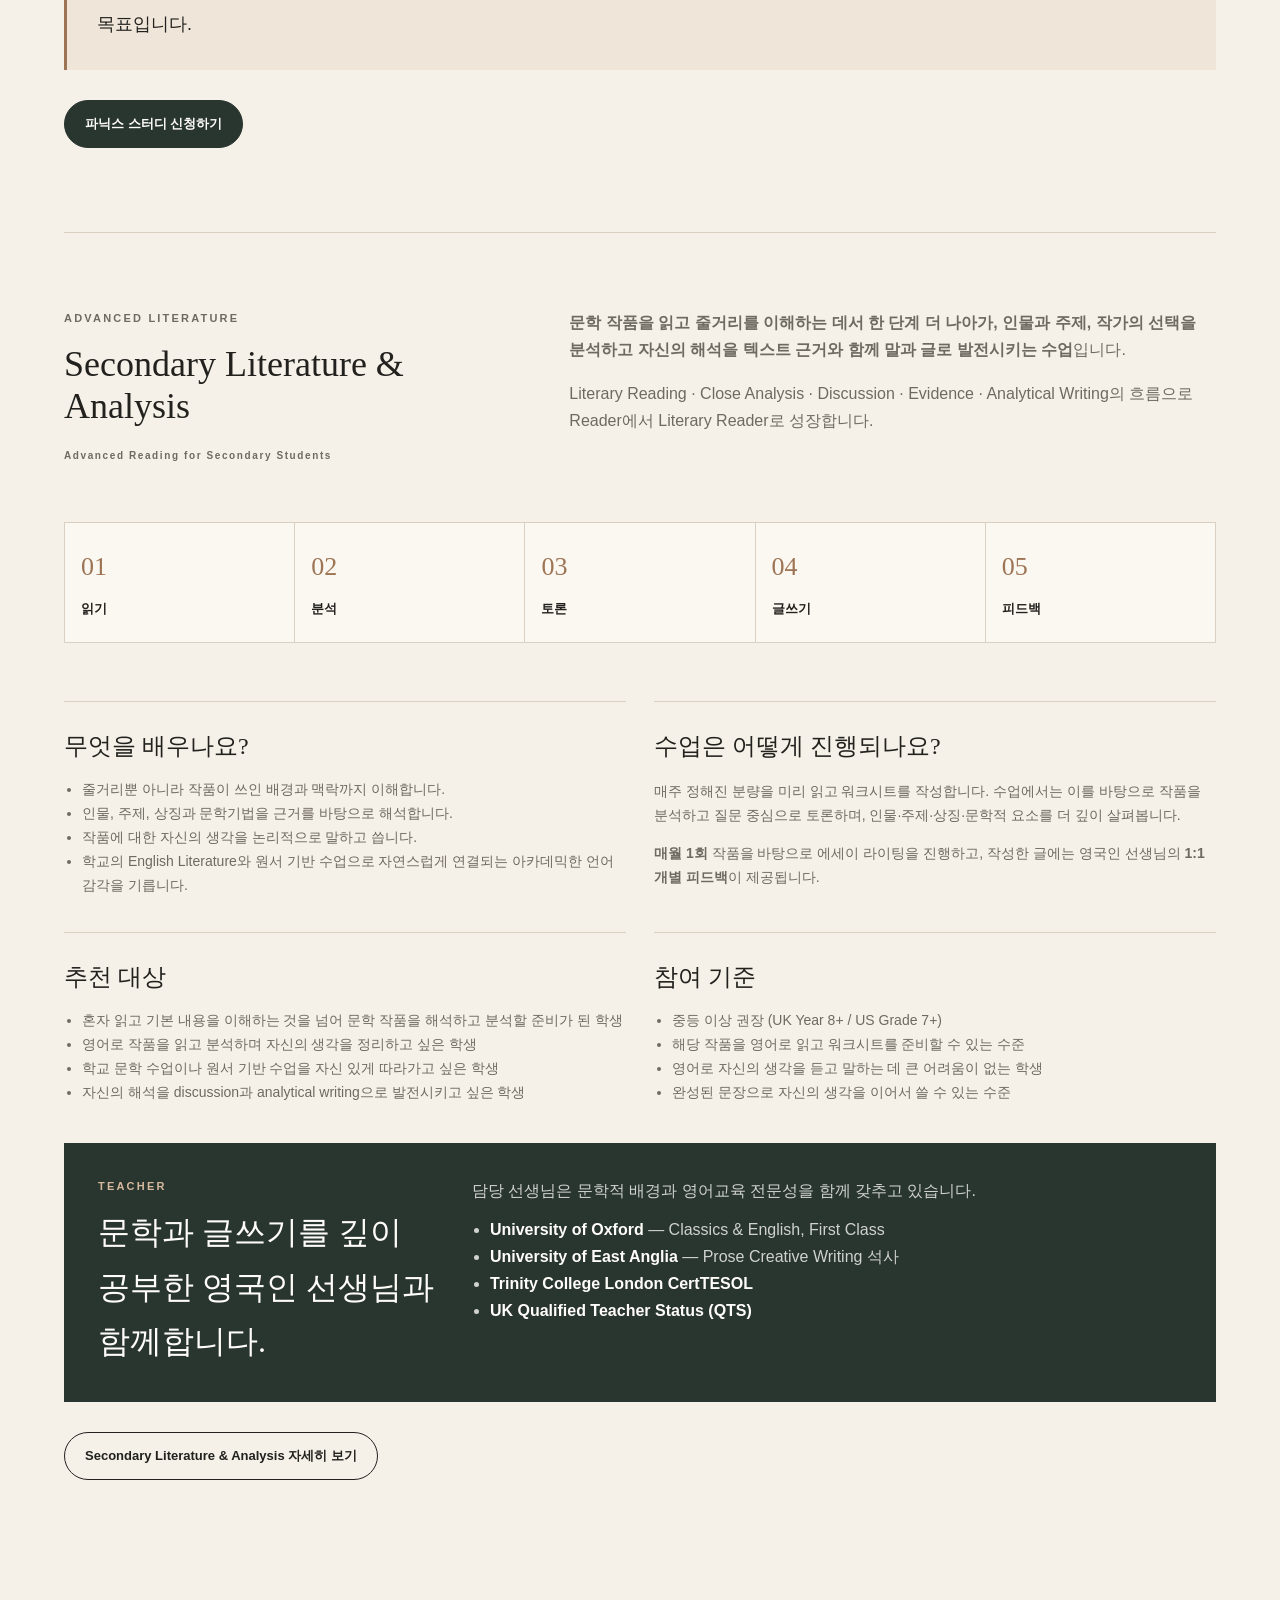
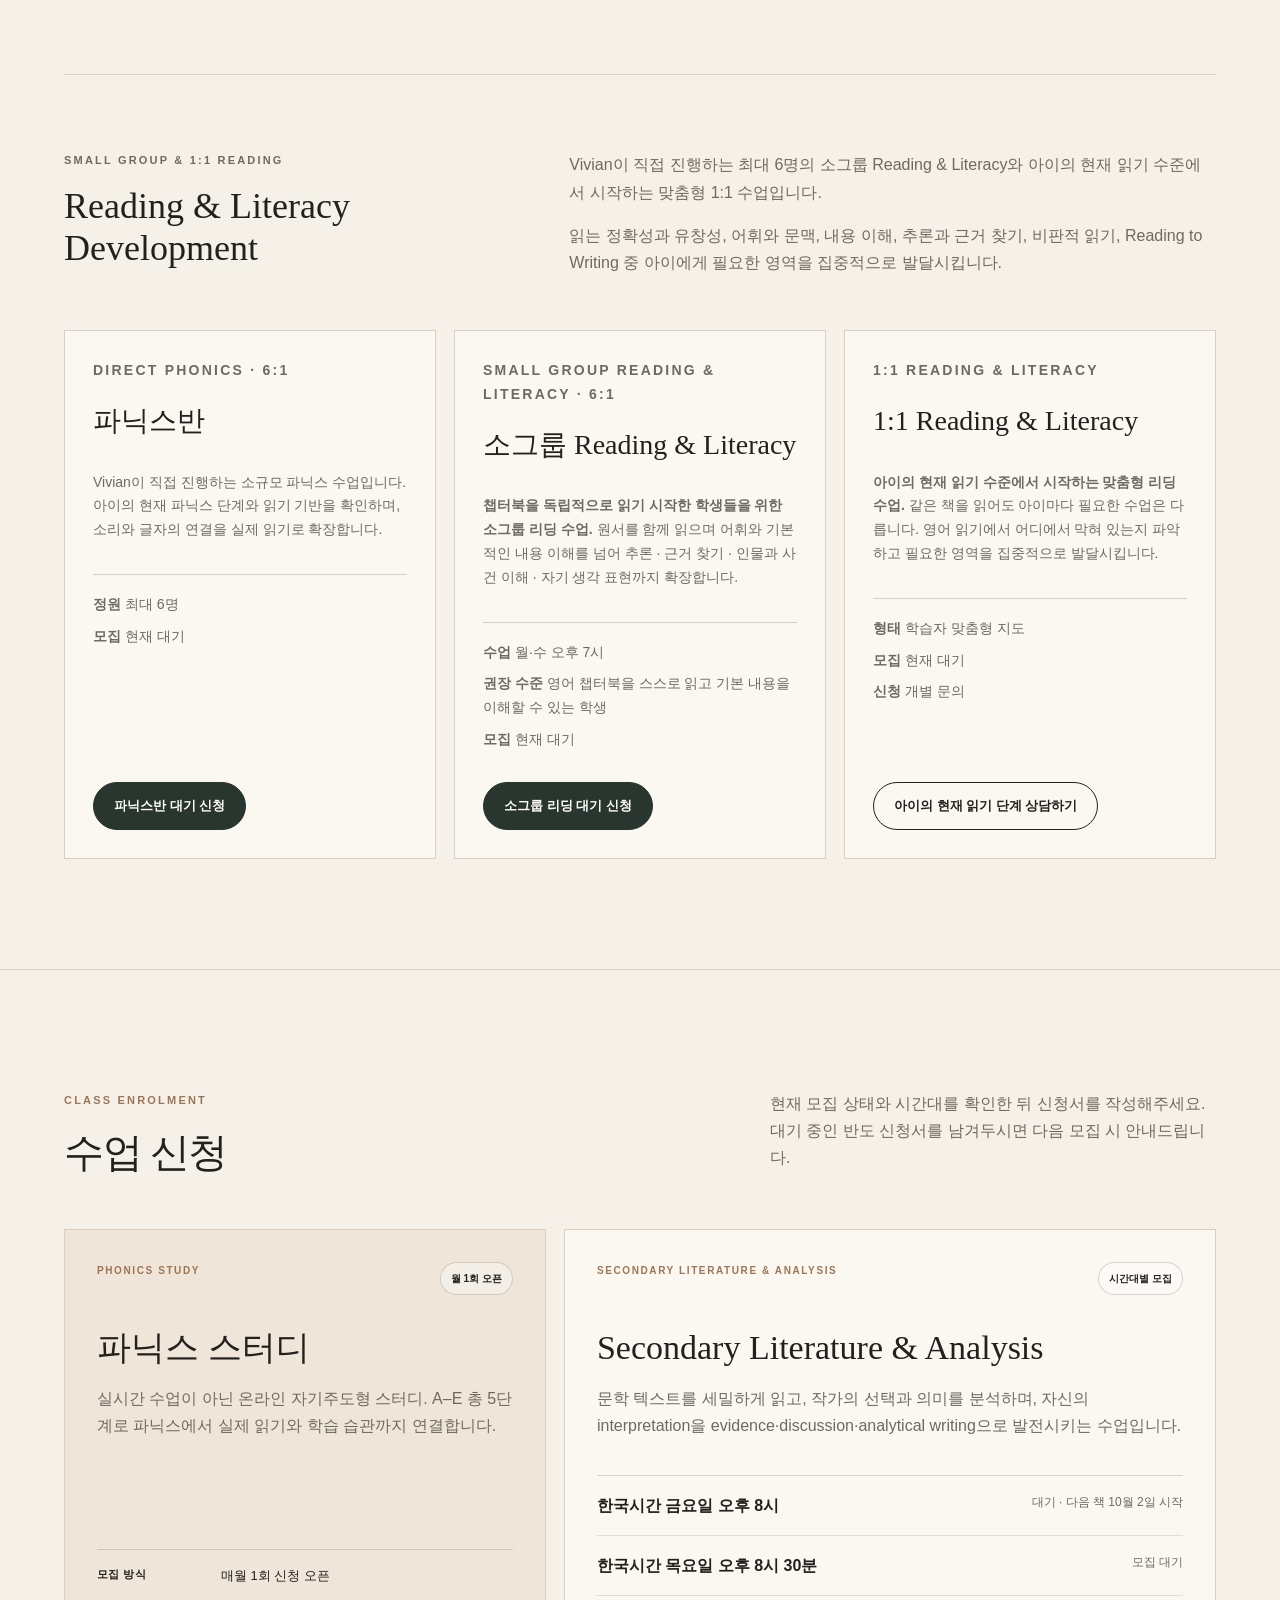
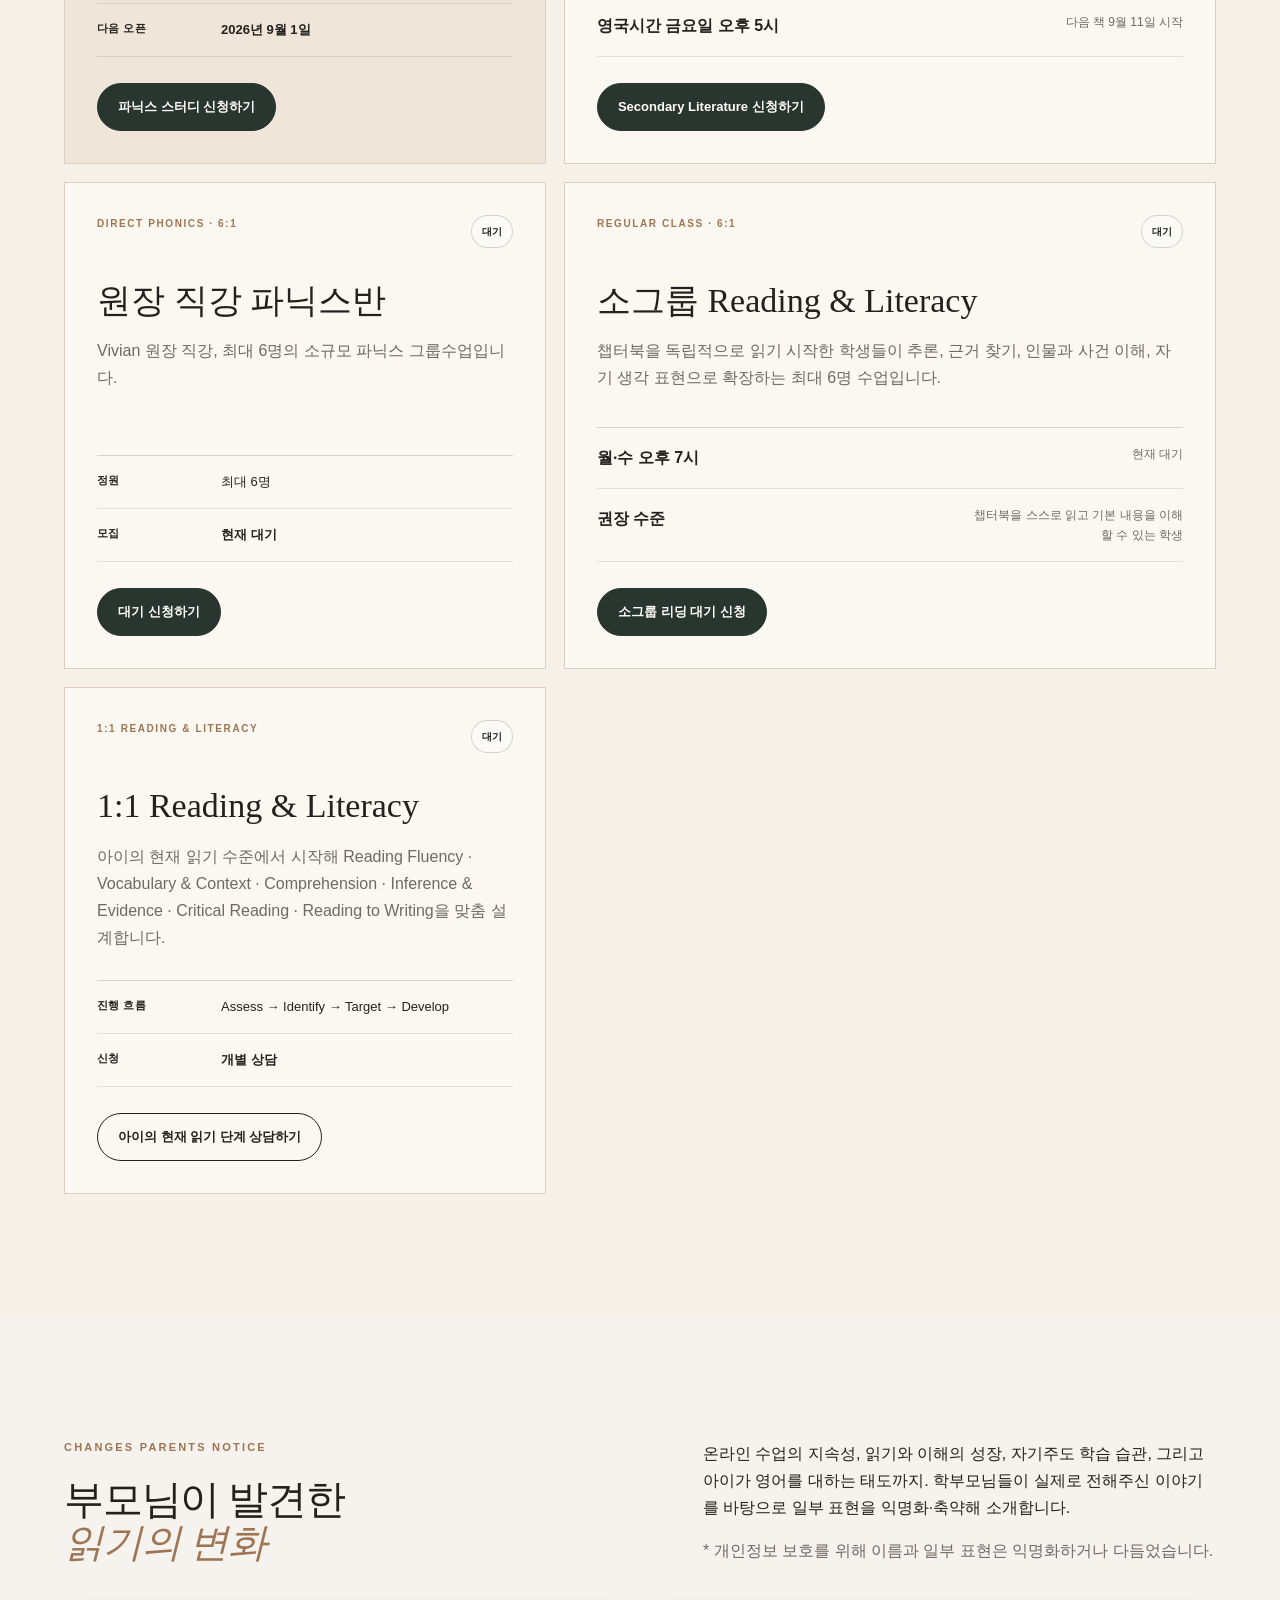
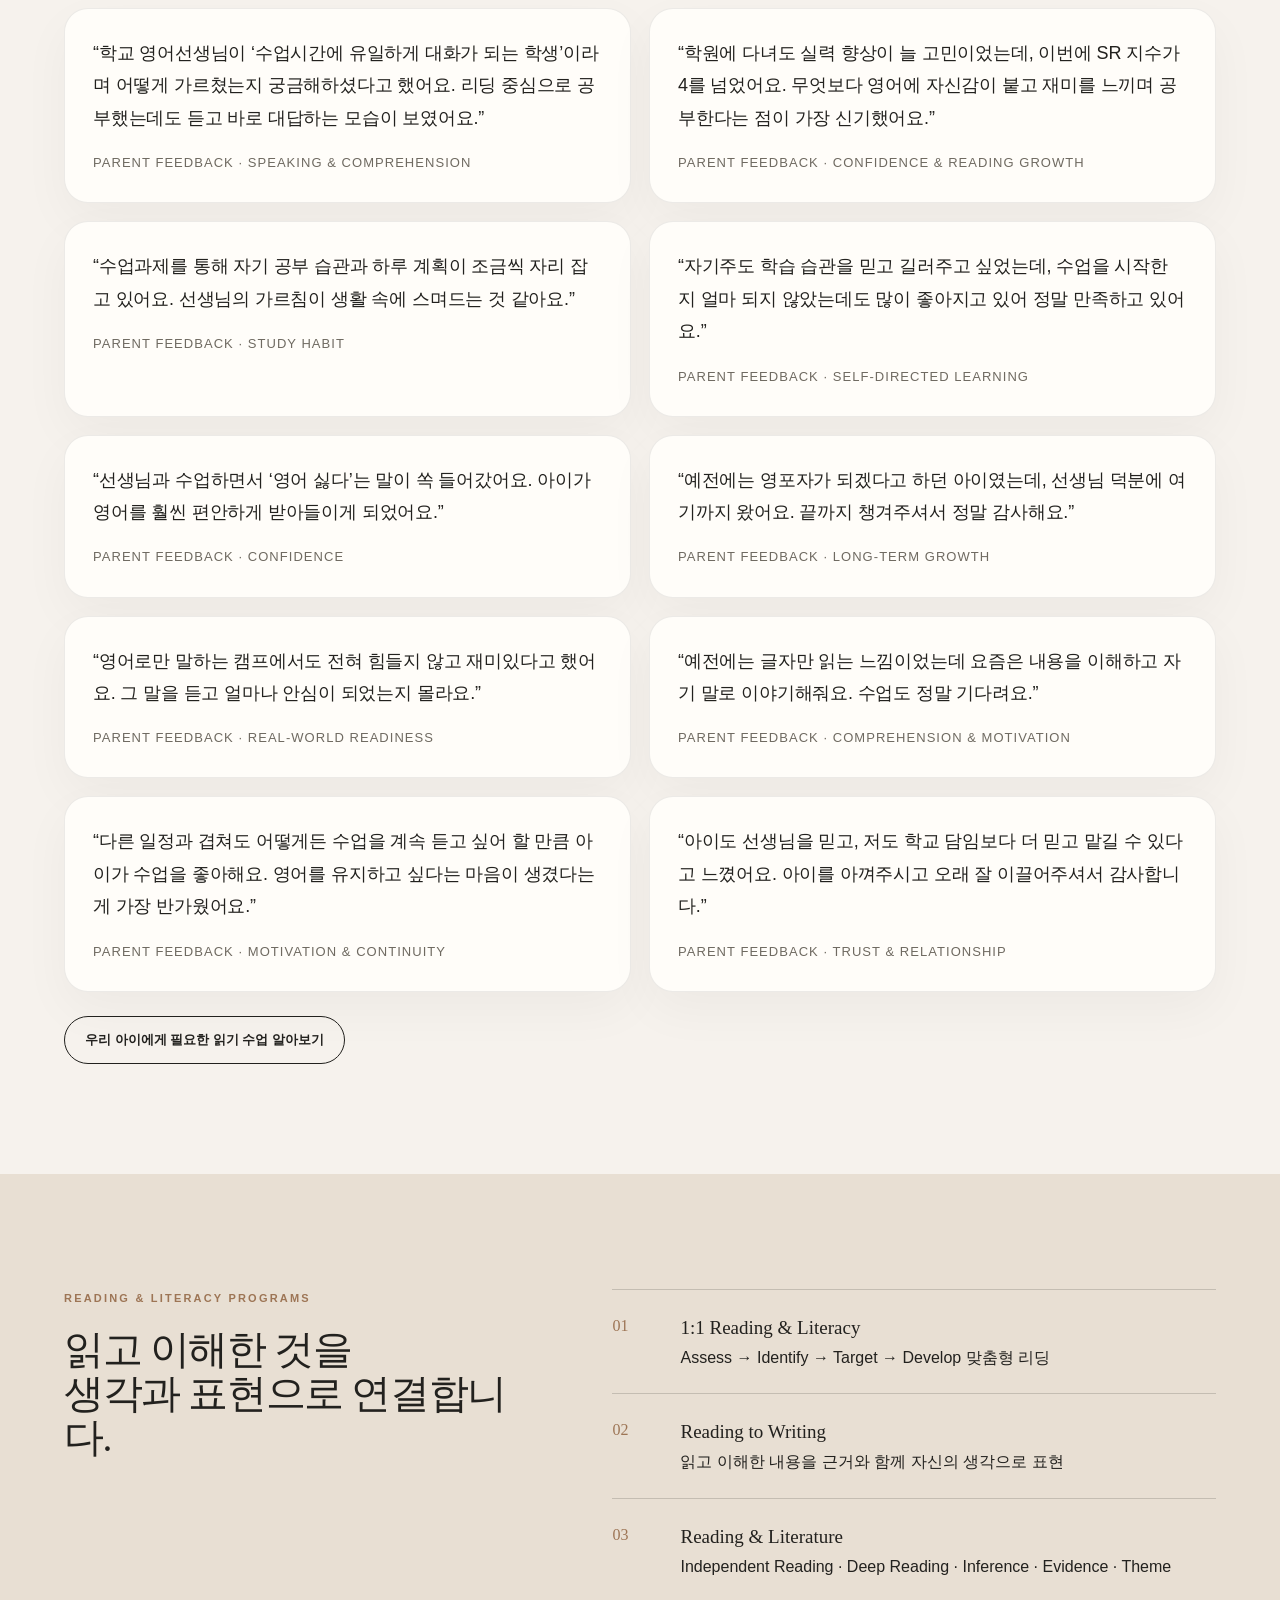
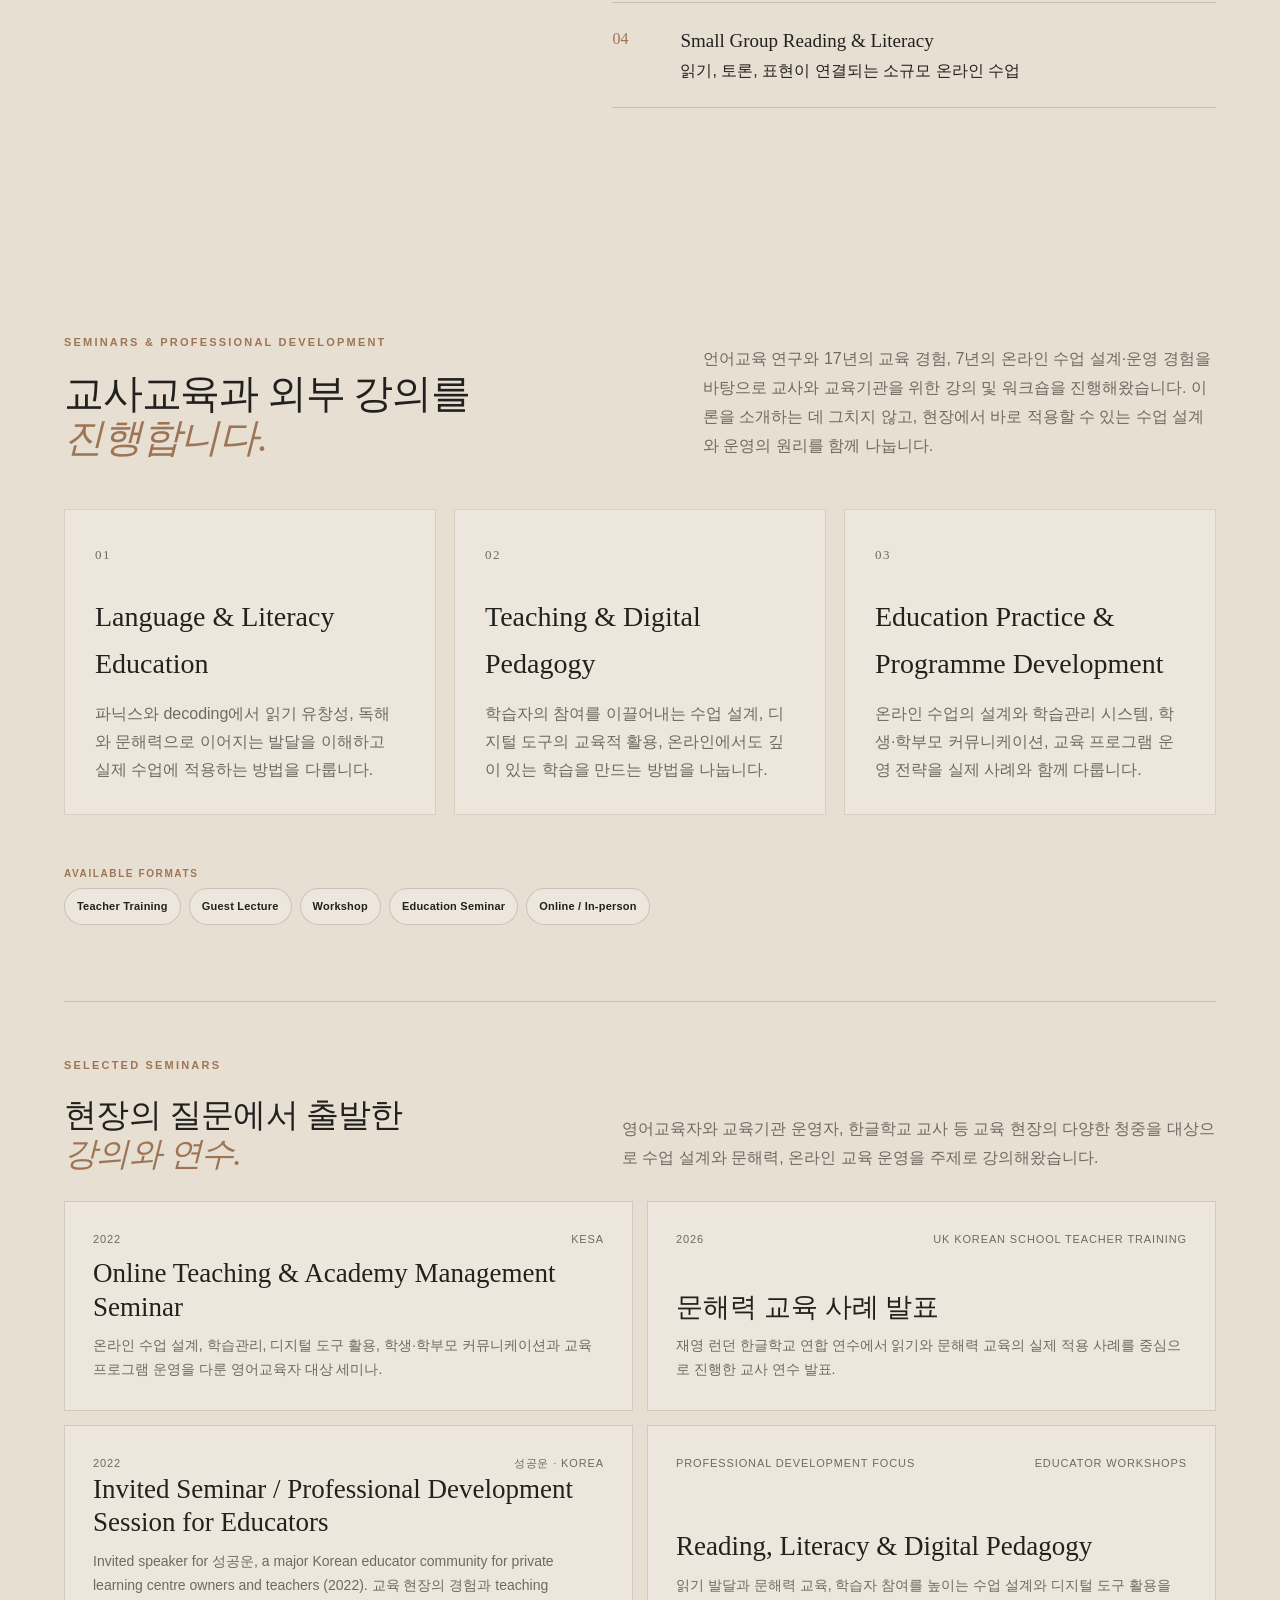
==== commit 82cb6821: "Reposition homepage hero around Reading to Learn" ====
--- a/index.html
+++ b/index.html
@@ -84,9 +84,10 @@
 .eyebrow { margin: 0 0 22px; font-size: 11px; font-weight: 800; letter-spacing: .2em; color: var(--accent); }
 .hero h1, h2 { font-family: var(--serif); font-weight: 400; letter-spacing: -.035em; margin: 0; line-height: 1.08; }
 .hero h1 { font-size: clamp(38px, 4.25vw, 64px); }
+.hero h1 .hero-title-line { white-space: nowrap; }
 h2 { font-size: clamp(36px, 4.2vw, 62px); }
 em { color: var(--accent); font-style: italic; }
-.hero-lede { margin: 34px 0 0; color: #4e4a44; font-size: 17px; }
+.hero-lede { margin: 34px 0 0; max-width:670px; color: #4e4a44; font-size: 17px; line-height:1.75; }
 .hero-actions { display: flex; gap: 12px; margin-top: 34px; flex-wrap: wrap; }
 .btn { display: inline-flex; align-items: center; justify-content: center; min-height: 48px; padding: 0 20px; border-radius: 999px; border: 1px solid var(--ink); font-size: 13px; font-weight: 700; cursor: pointer; transition: transform .2s ease, background .2s ease; }
 .btn:hover:not(:disabled) { transform: translateY(-2px); }
@@ -258,7 +259,7 @@
   .nav { top: 68px; }
   .section-shell { width: min(100% - 34px, 1180px); }
   .hero { padding-top: 48px; padding-bottom: 70px; }
-  .hero h1 { font-size: clamp(36px, 10.5vw, 50px); }
+  .hero h1 { font-size: clamp(27px, 8.4vw, 34px); line-height:1.14; letter-spacing:-.04em; }
   .desktop-only { display: none; }
   .hero-lede { font-size: 15px; }
   .hero-actions { flex-direction: column; }
@@ -675,12 +676,9 @@
   <main id="top">
     <section class="hero section-shell">
       <div class="hero-copy reveal">
-        <p class="eyebrow">VIVIAN ENGLISH · READING &amp; LITERACY LAB</p>
-        <h1>아이의 영어 읽기 실력을<br><em>문해력으로 연결합니다.</em></h1>
-        <p class="hero-lede">
-          영어를 오래 배웠어도 혼자 책을 읽고, 이해하고, 생각을 표현하는 힘은 저절로 생기지 않습니다.<br>
-          Vivian English는 아이의 현재 읽기 수준에서 시작해 <strong>읽기 → 이해 → 사고 → 표현</strong>으로 이어지는 영어 문해력을 체계적으로 키웁니다.
-        </p>
+        <p class="eyebrow">VIVIAN LITERACY LAB</p>
+        <h1><span class="hero-title-line">From Learning to Read</span><br><em class="hero-title-line">to Reading to Learn</em></h1>
+        <p class="hero-lede">Reading is not just one part of English.<br>It is the foundation for learning, thinking, speaking, and writing.</p>
         <div class="hero-actions">
           <a class="btn primary" href="/reading-profile/">Reading Profile 알아보기</a>
           <a class="btn secondary" href="#class-intro">Reading Programs 보기</a>
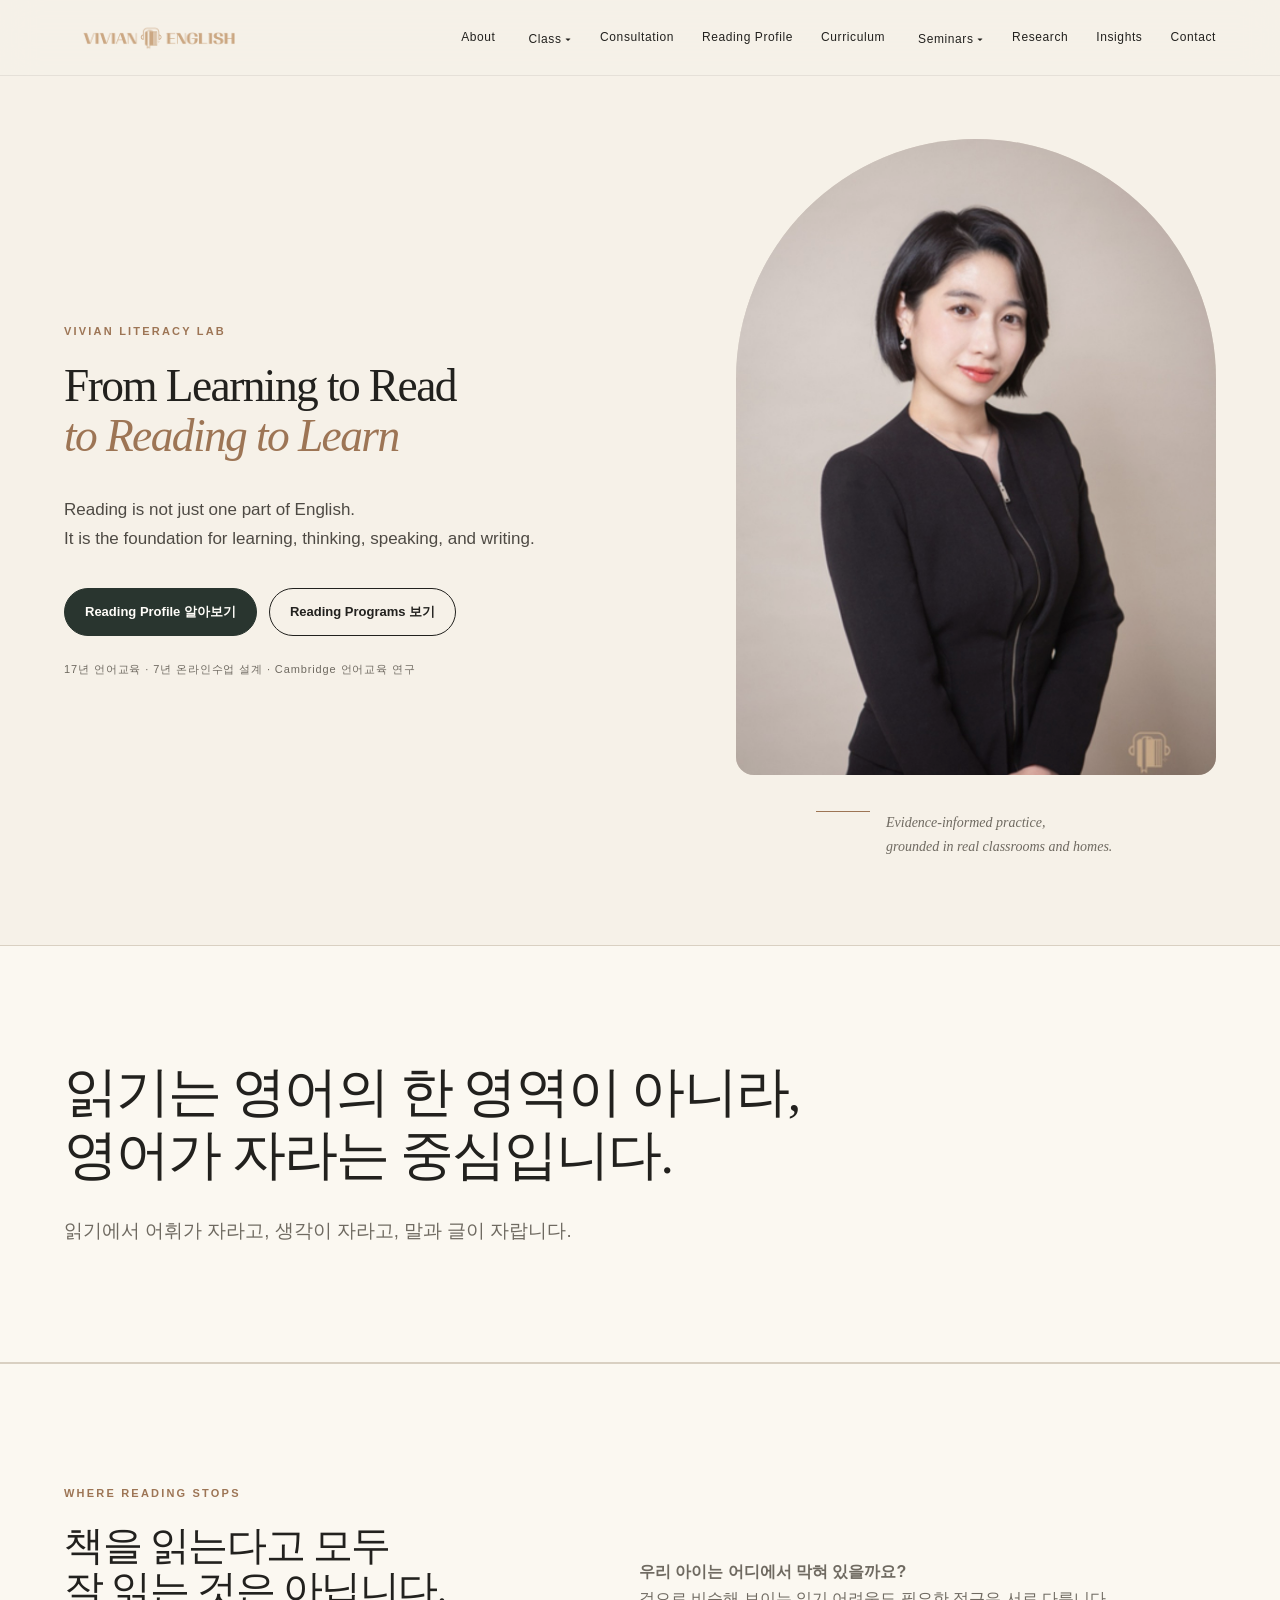
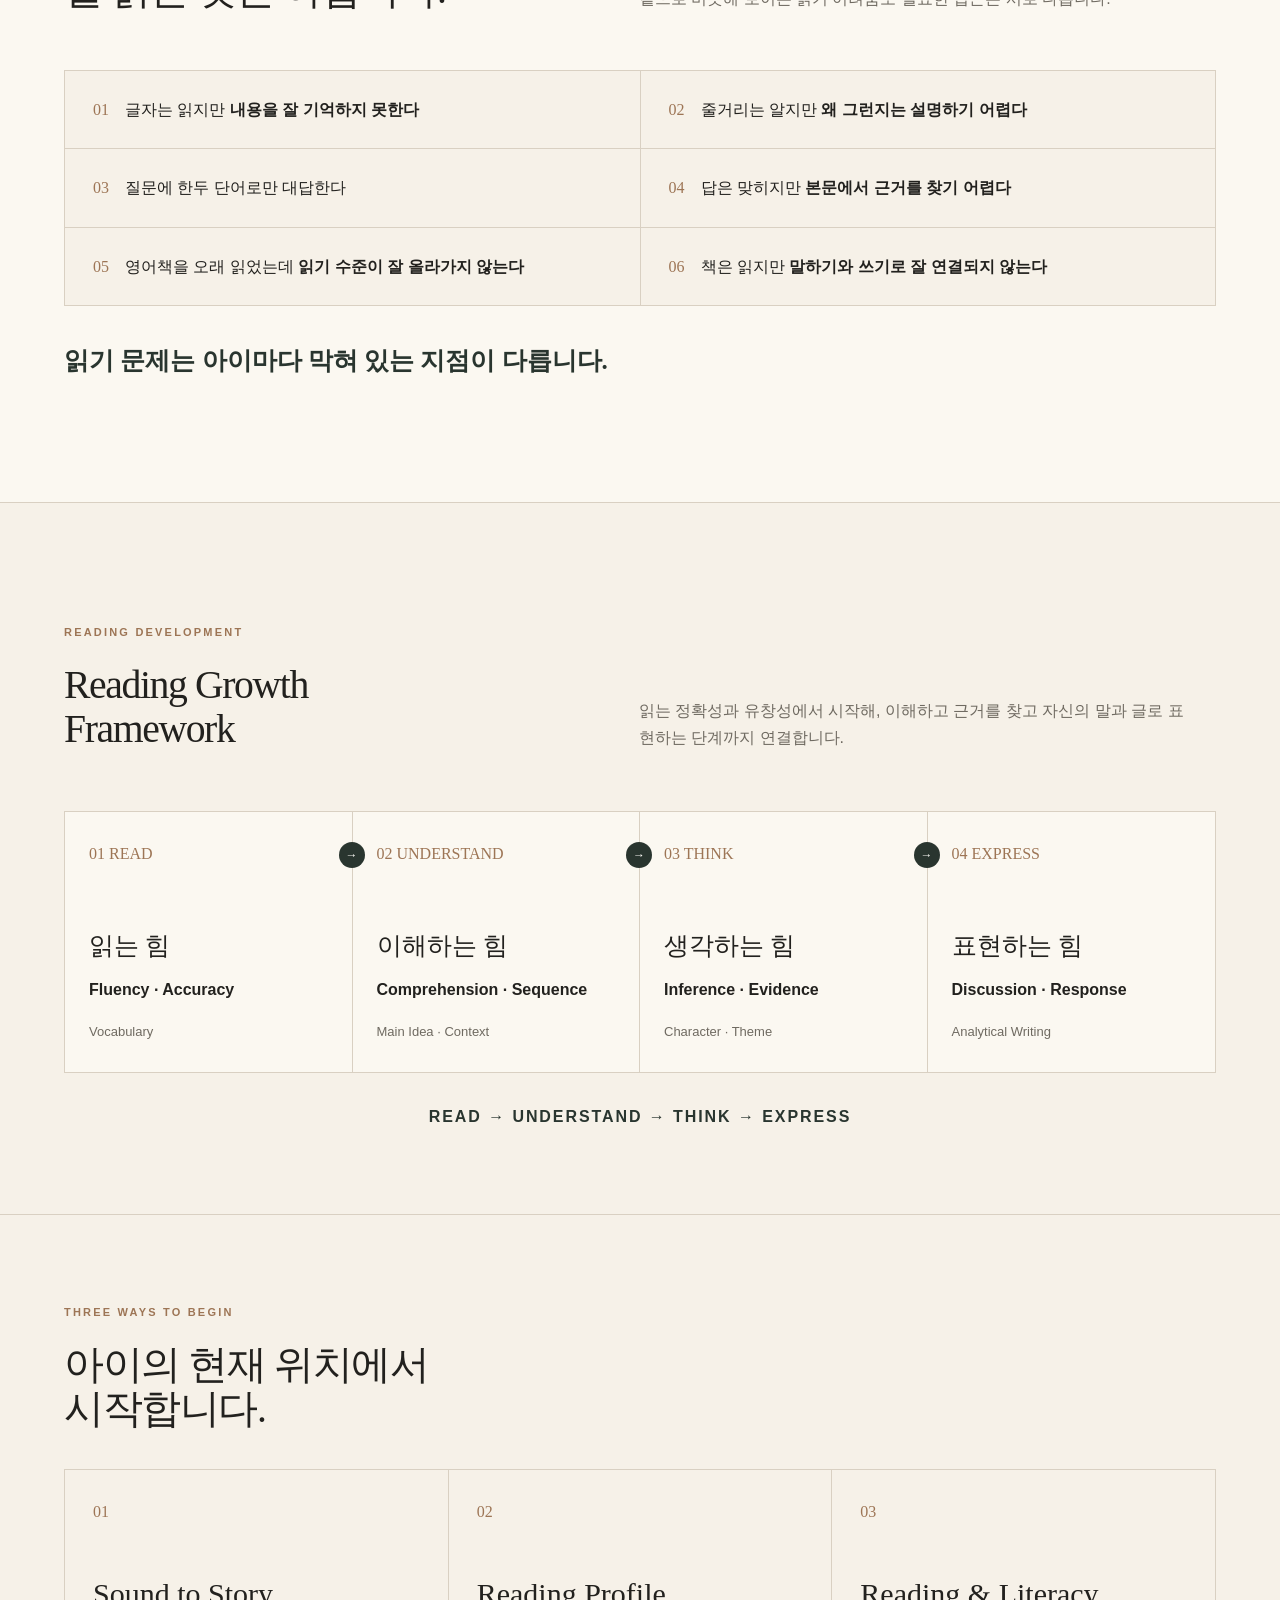
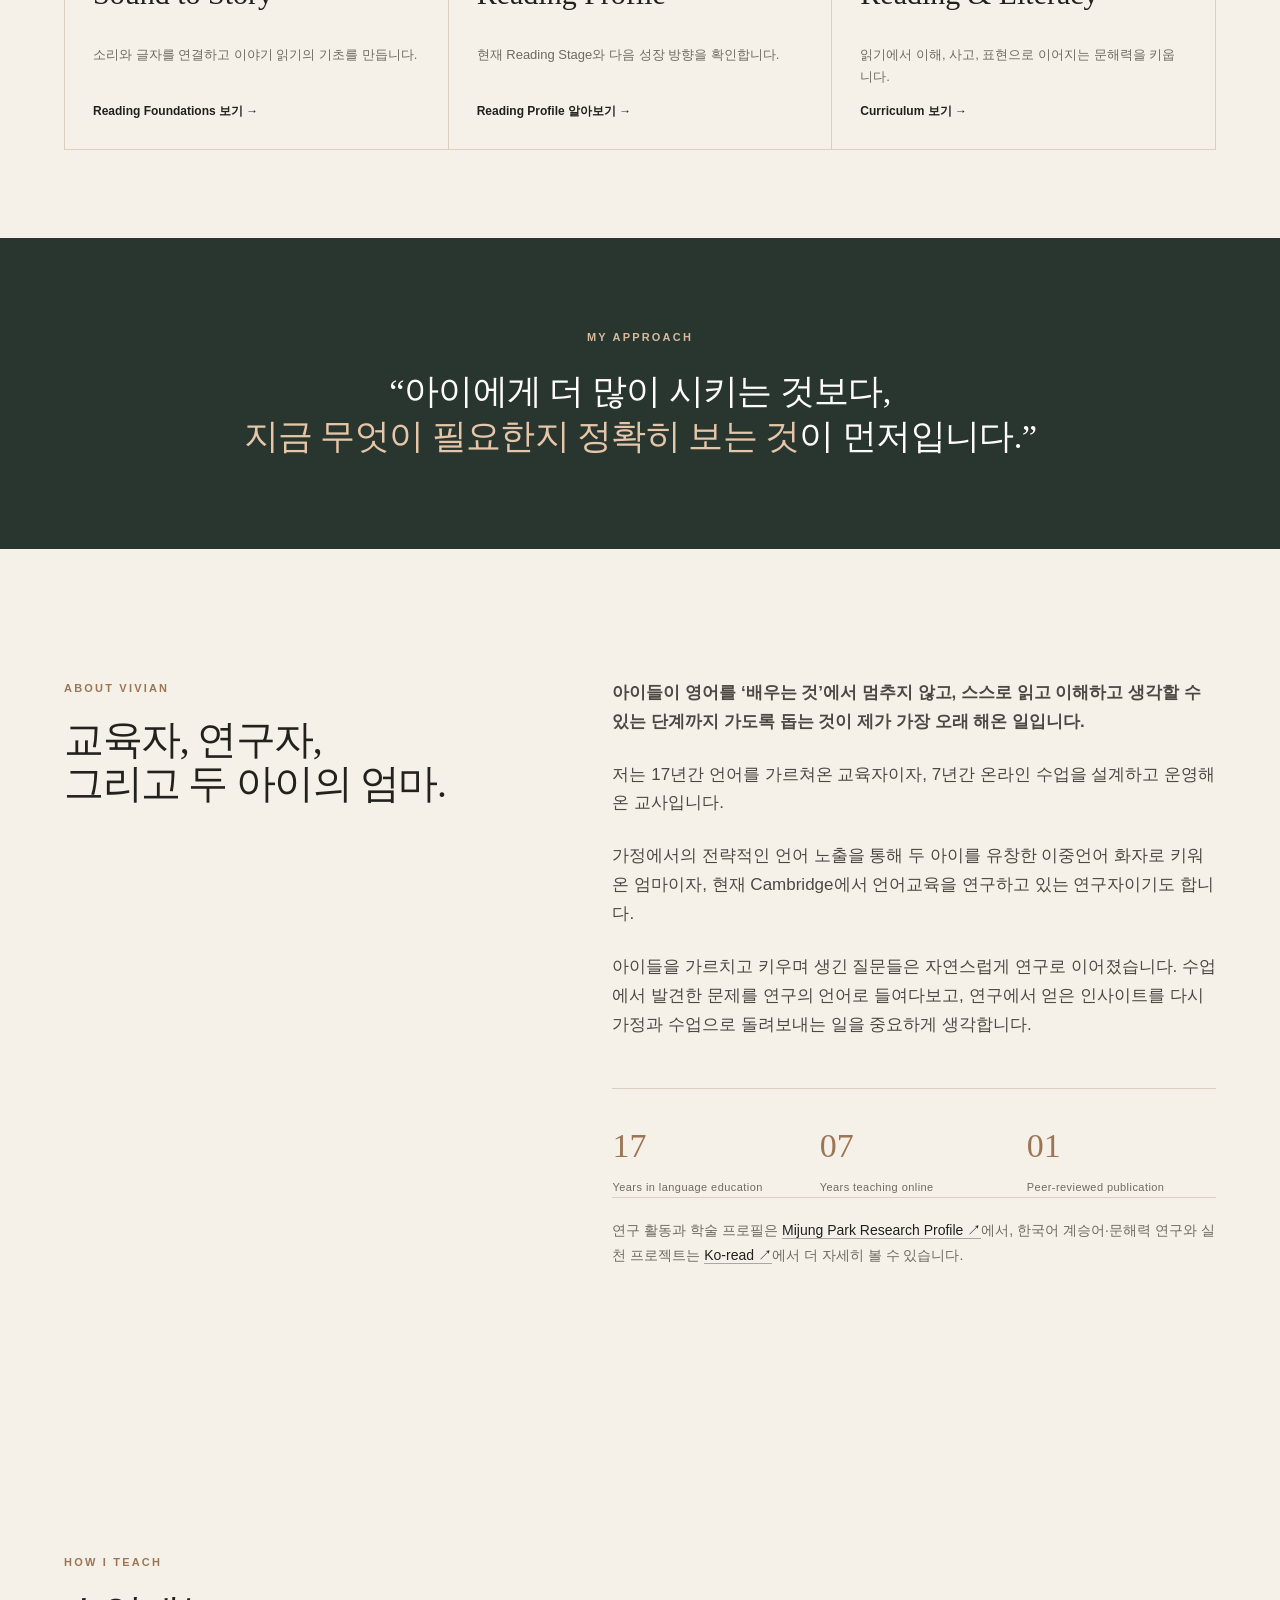
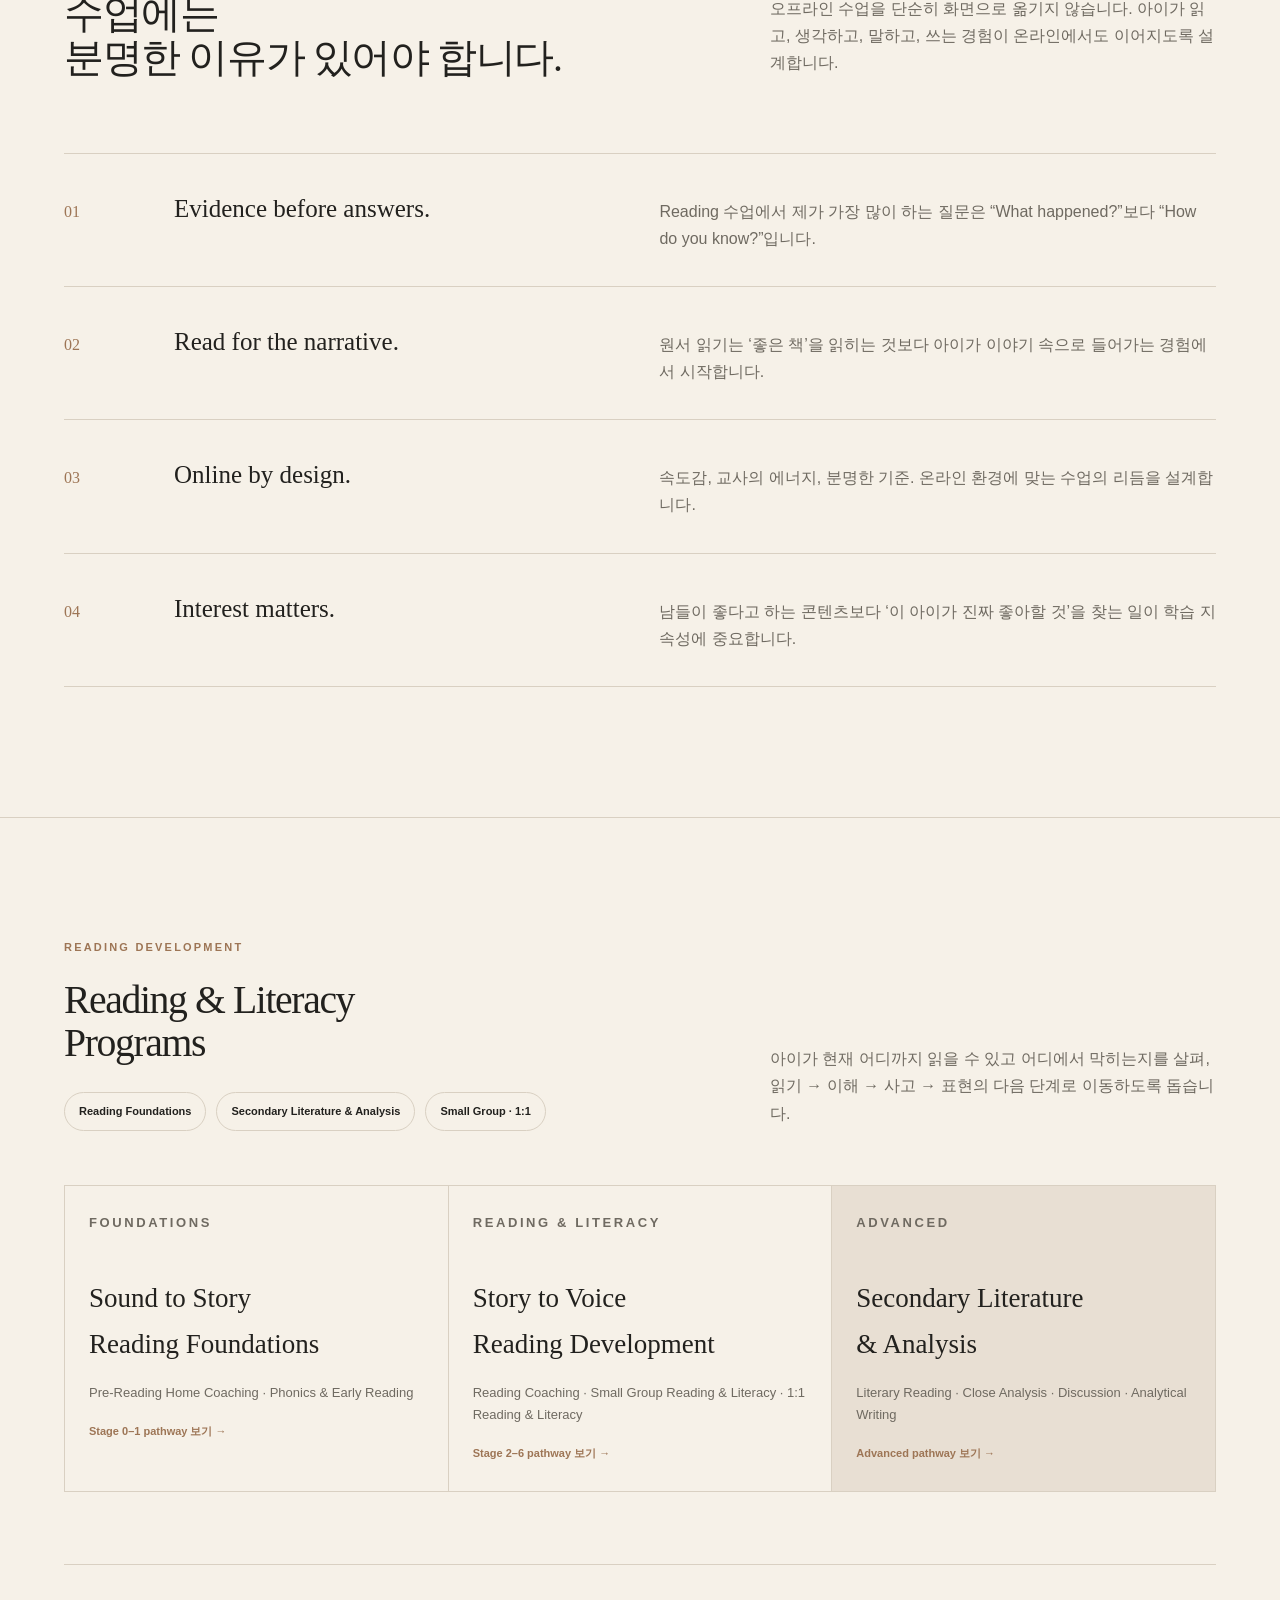
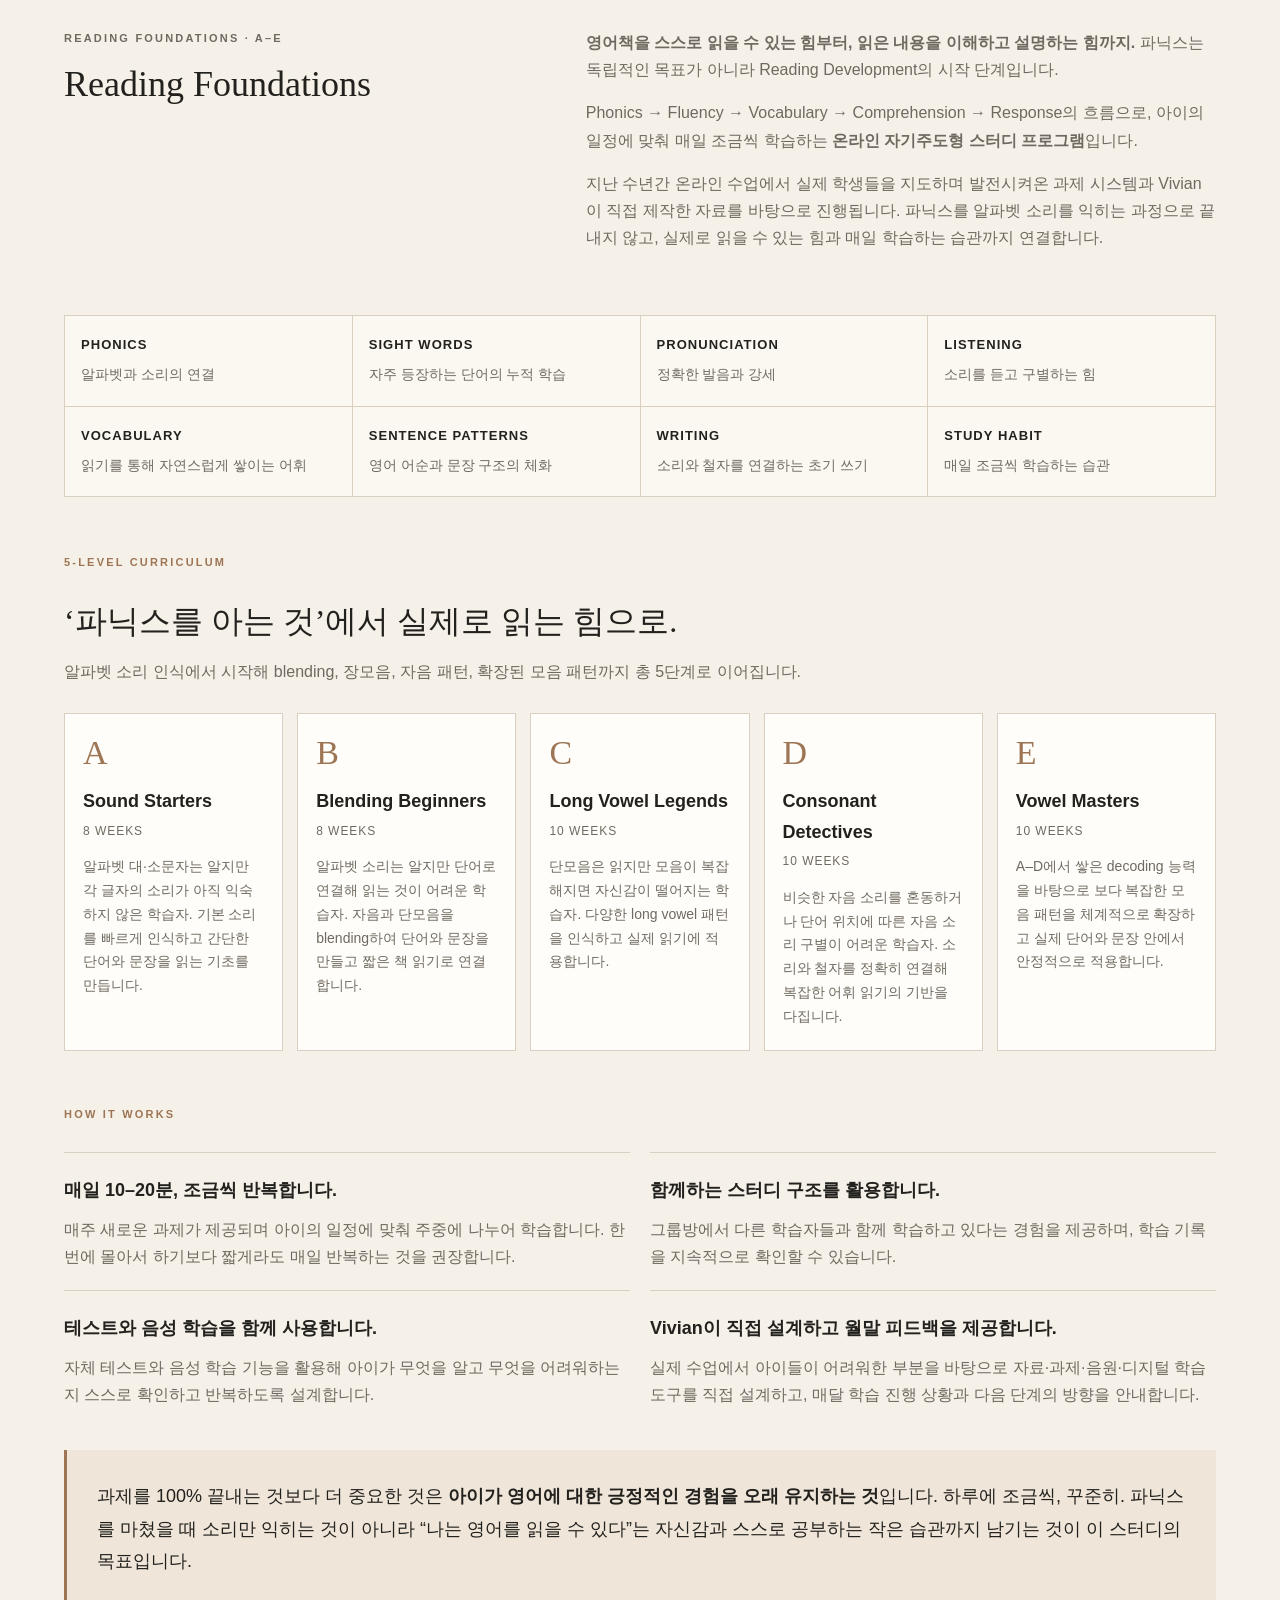
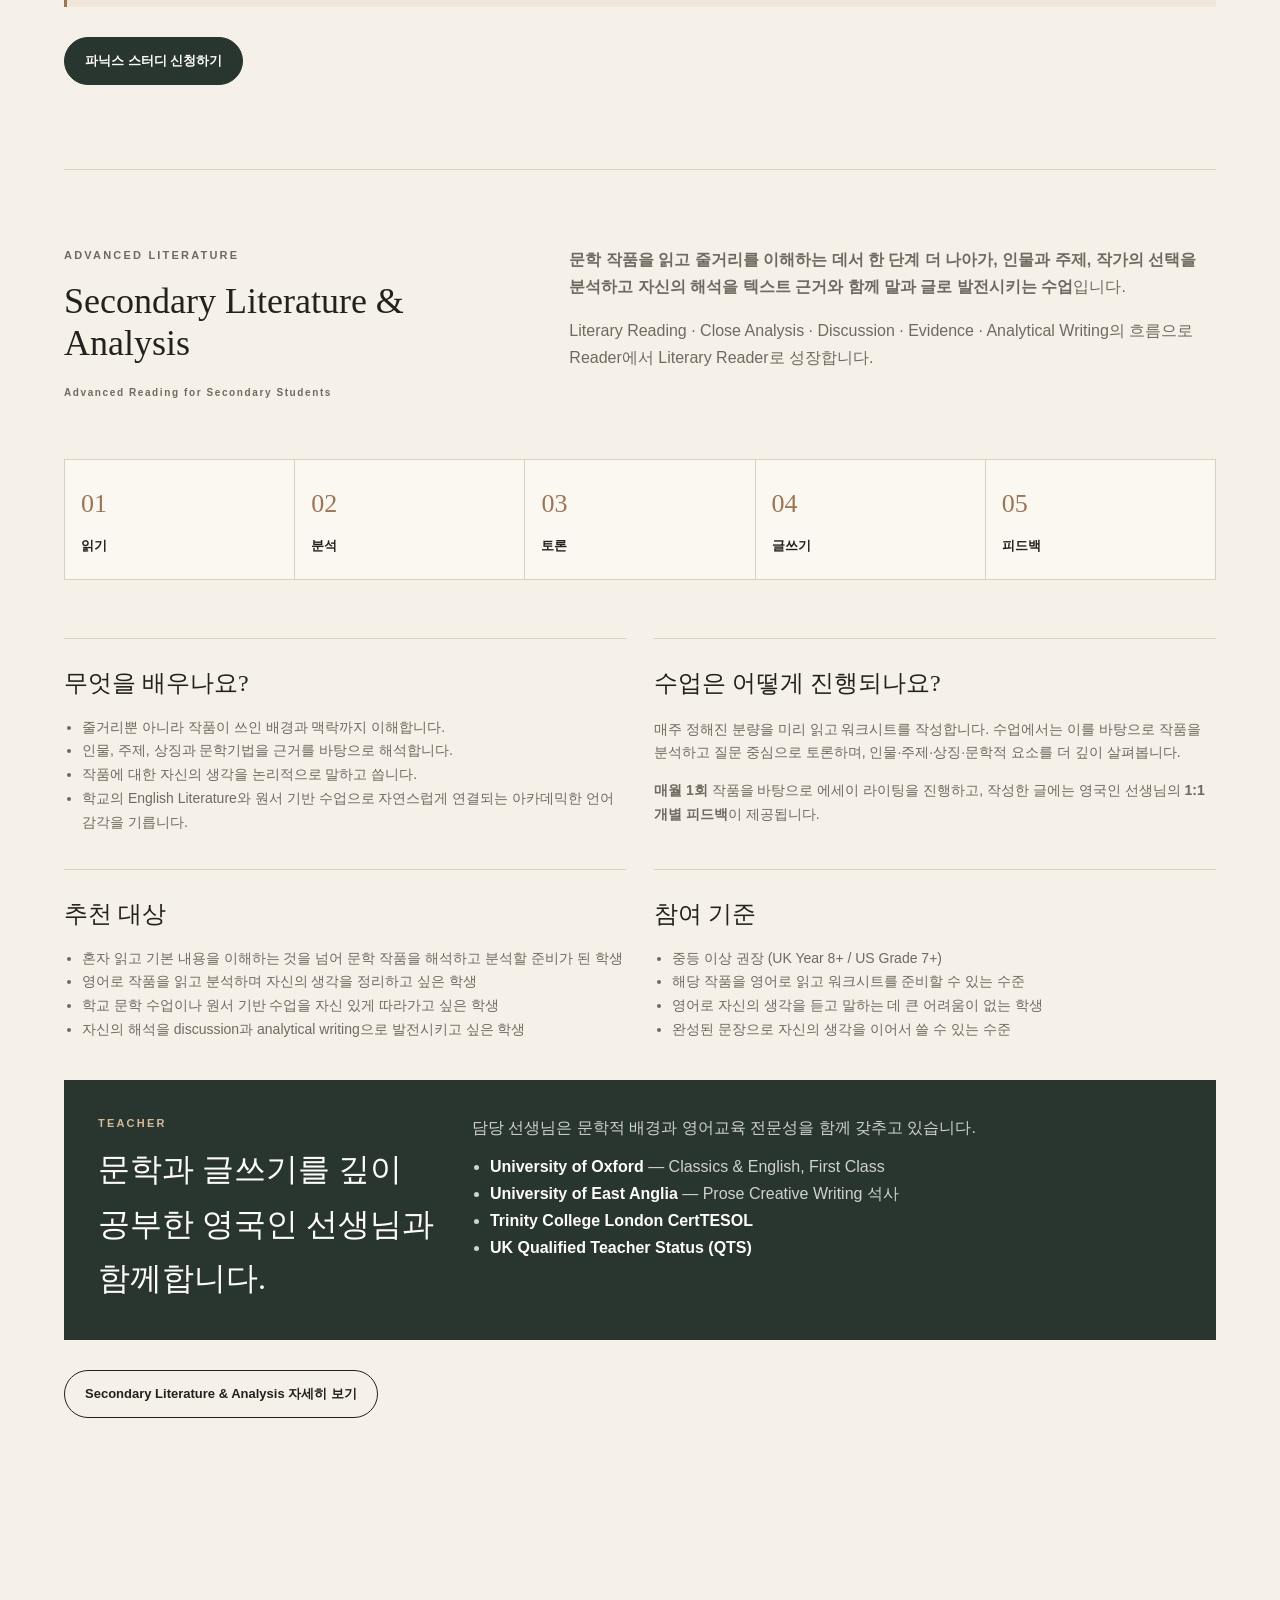
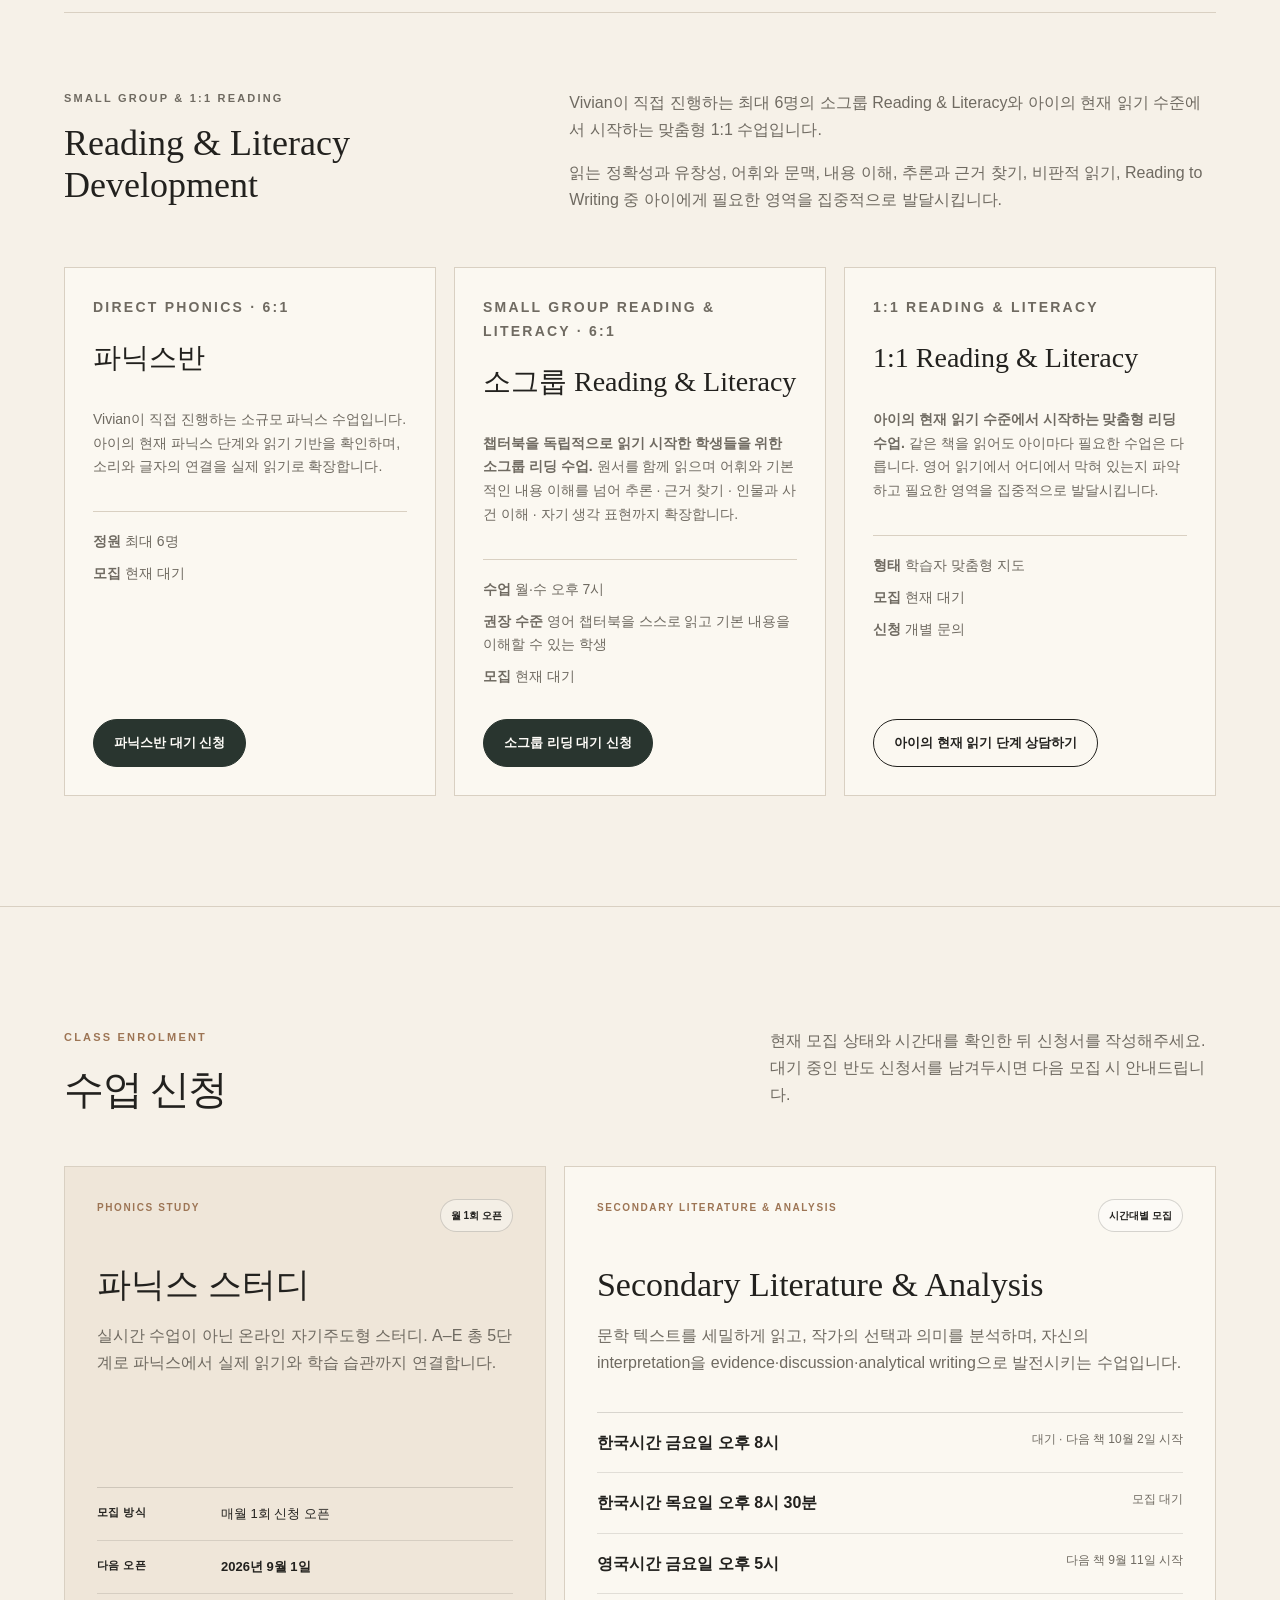
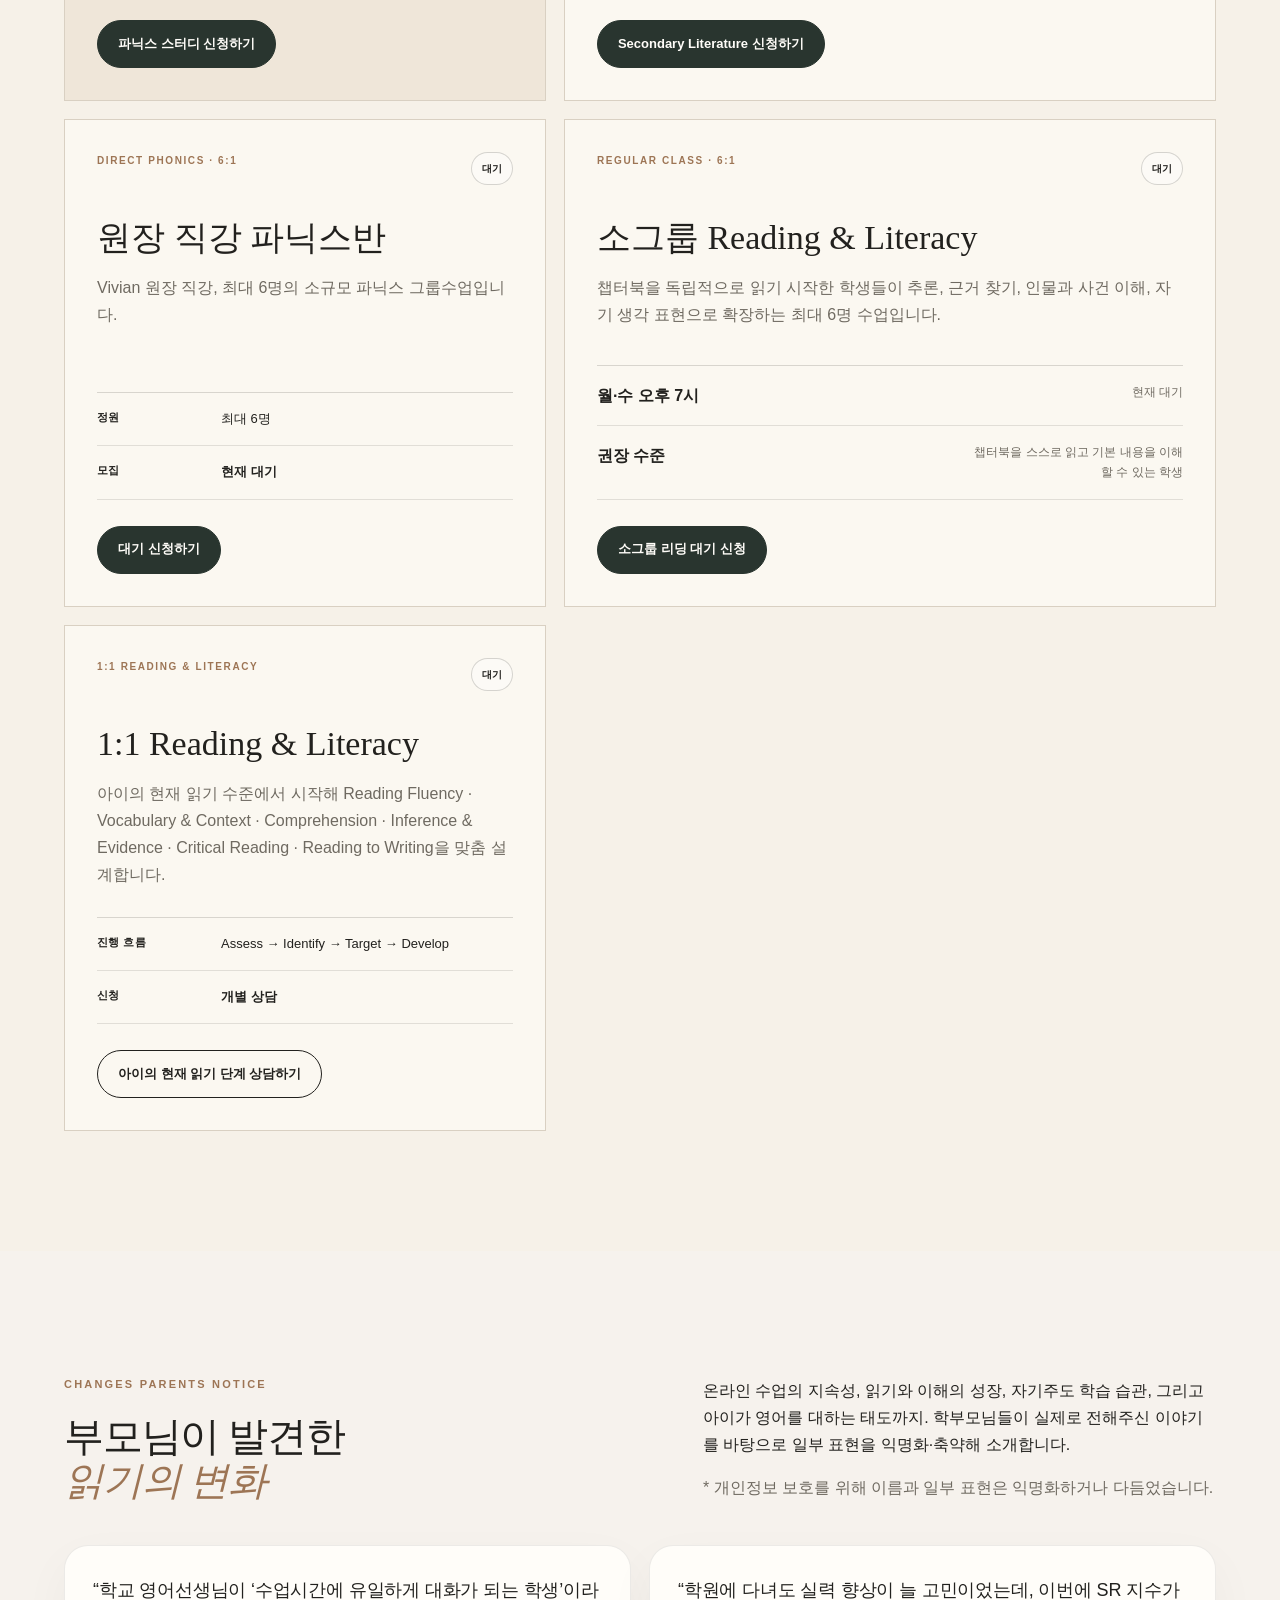
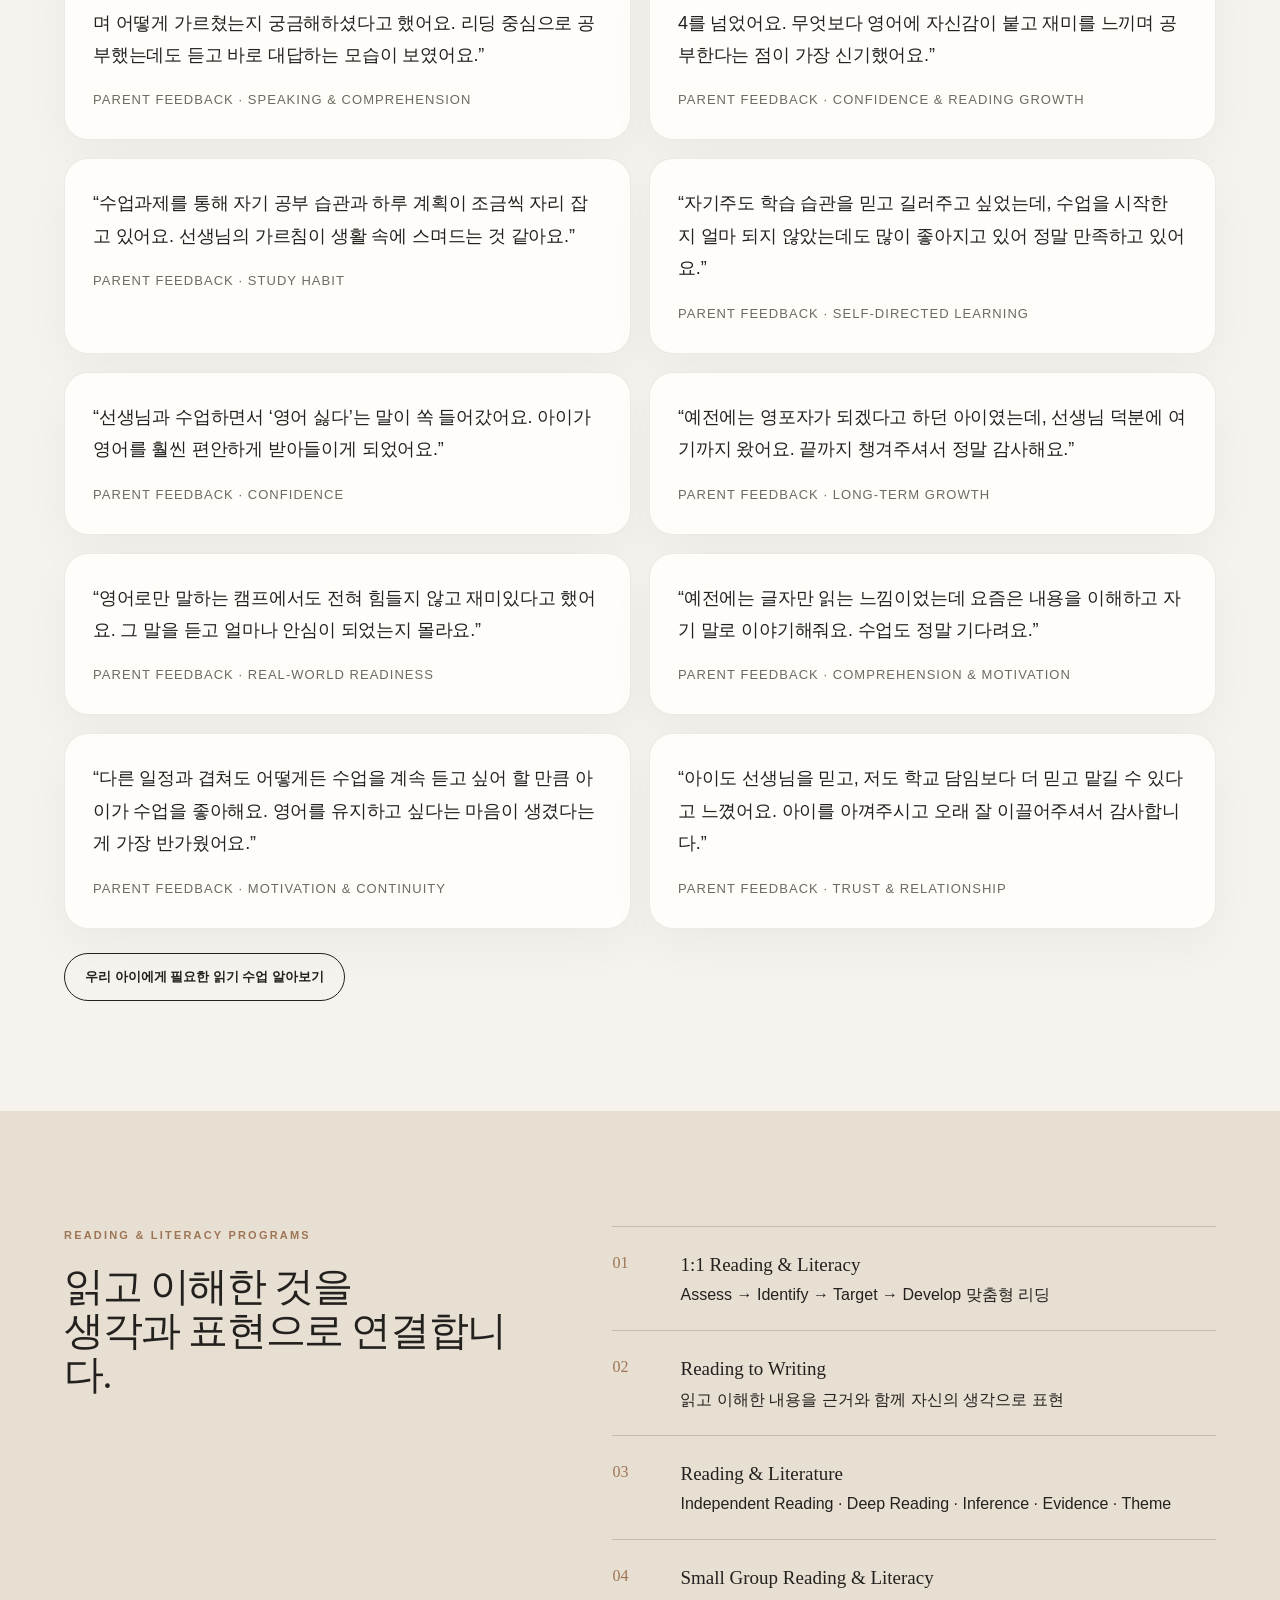
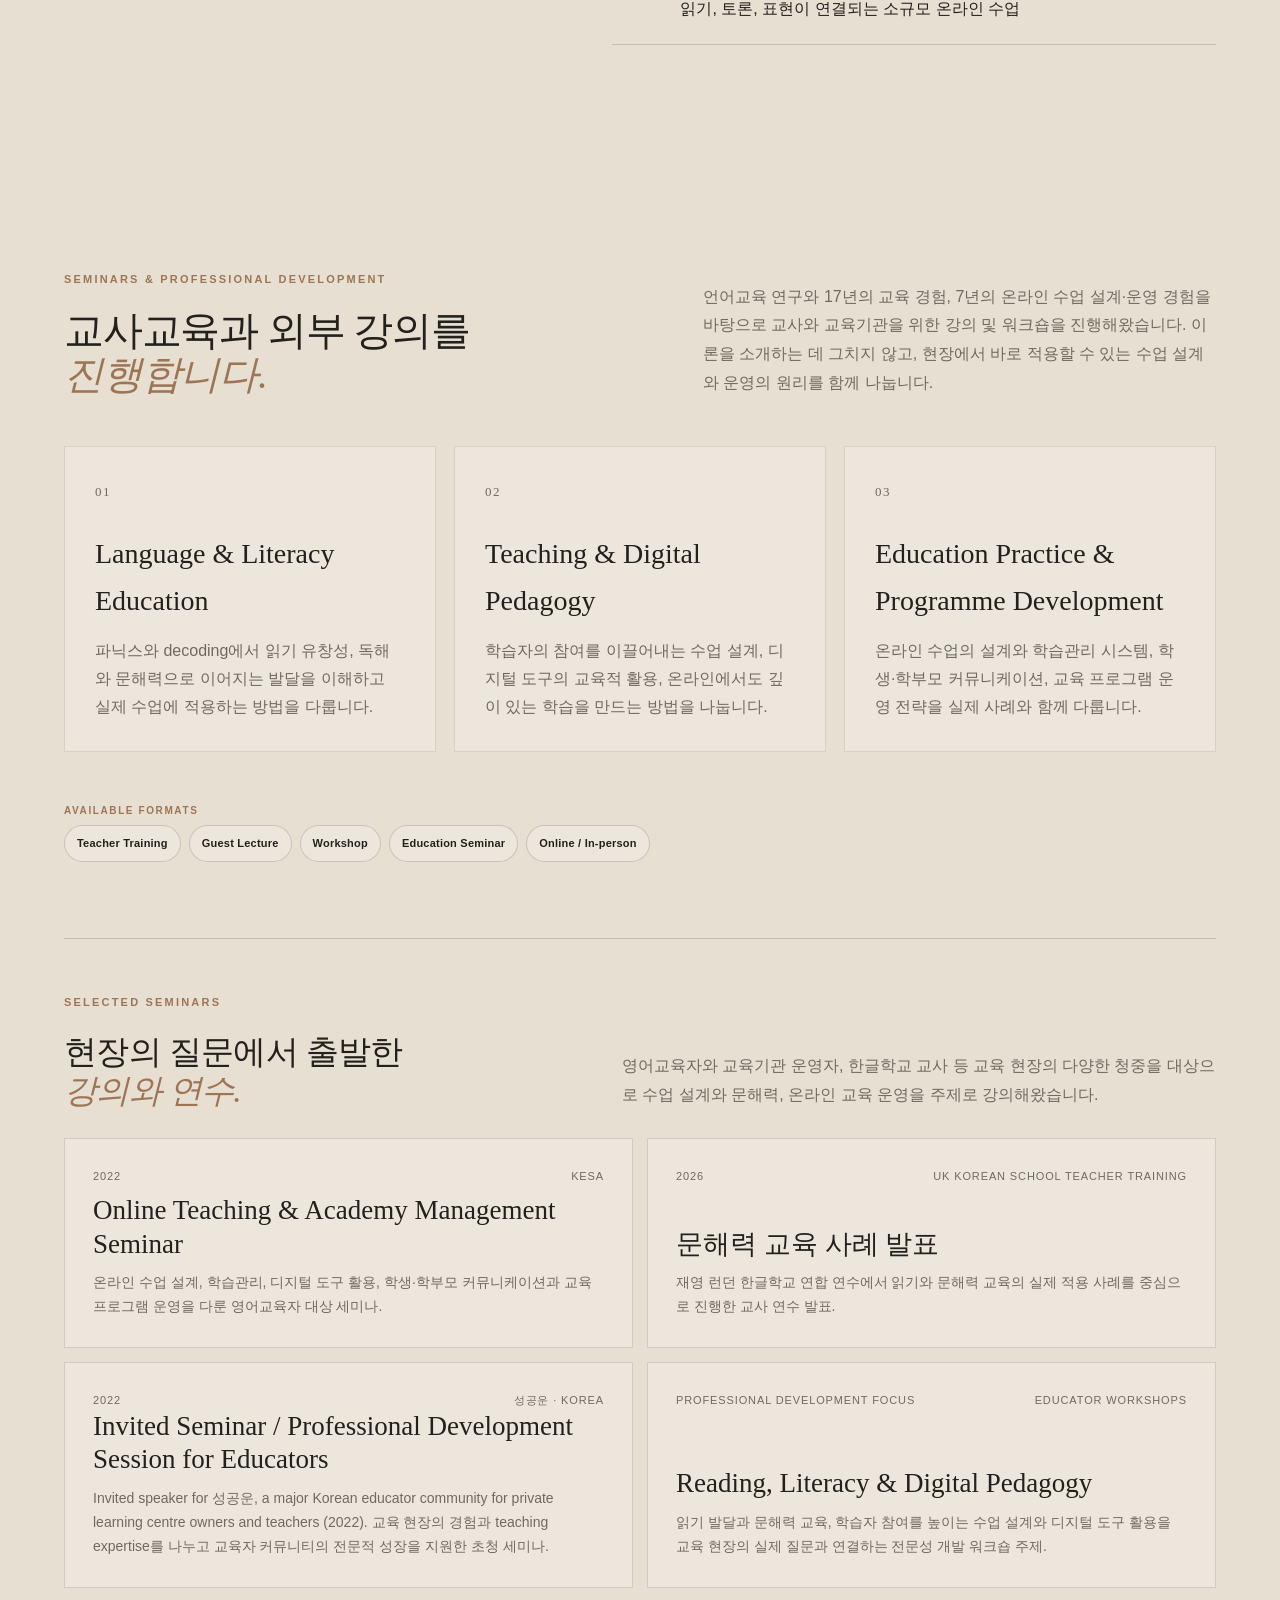
==== commit 4bed332f: "Allow philosophy headline to use full section width" ====
--- a/index.html
+++ b/index.html
@@ -103,8 +103,8 @@
 .note-line { height: 1px; background: var(--accent); margin-top: 14px; }
 
 .brand-philosophy { padding: clamp(76px,9vw,118px) 0; border-top:1px solid var(--line); border-bottom:1px solid var(--line); background:var(--paper-2); }
-.brand-philosophy-copy { max-width:960px; }
-.brand-philosophy h2 { margin:0; font-size:clamp(38px,4.2vw,56px); line-height:1.17; font-weight:500; letter-spacing:-.035em; }
+.brand-philosophy-copy { max-width:1080px; }
+.brand-philosophy h2 { margin:0; max-width:none; font-size:clamp(38px,4.2vw,56px); line-height:1.17; font-weight:500; letter-spacing:-.035em; }
 .brand-philosophy p { margin:28px 0 0; color:var(--muted); font-size:clamp(16px,1.45vw,19px); line-height:1.75; font-weight:400; }
 @media (max-width:620px){
   .brand-philosophy{padding:68px 0}
@@ -776,7 +776,7 @@
           <div><span>01</span><p>Peer-reviewed publication</p></div>
         </div>
         <p class="about-work-links">
-          연구 활동과 학술 프로필은 <a href="https://mjpark.netlify.app/" target="_blank" rel="noopener noreferrer">Mijung Park Research Profile ↗</a>에서,
+          연구 활동과 학술 프로필은 <a href="https://mjpark.pages.dev/" target="_blank" rel="noopener noreferrer">Mijung Park Research Profile ↗</a>에서,
           한국어 계승어·문해력 연구와 실천 프로젝트는 <a href="https://ko-read.netlify.app/" target="_blank" rel="noopener noreferrer">Ko-read ↗</a>에서 더 자세히 볼 수 있습니다.
         </p>
       </div>
@@ -1504,7 +1504,7 @@
           <p class="explore-intro">Vivian English의 교육 실천은 연구와 다른 프로젝트로 이어집니다. 언어교육 연구와 Ko-read의 heritage language &amp; literacy work를 함께 살펴보세요.</p>
         </div>
         <div class="explore-work-grid">
-          <a class="work-link-card reveal" href="https://mjpark.netlify.app/" target="_blank" rel="noopener noreferrer" aria-label="Mijung Park academic research profile">
+          <a class="work-link-card reveal" href="https://mjpark.pages.dev/" target="_blank" rel="noopener noreferrer" aria-label="Mijung Park academic research profile">
             <div>
               <p class="small-label">ACADEMIC RESEARCH &amp; PROFILE</p>
               <h3>Mijung Park</h3>
@@ -1562,7 +1562,7 @@
       <a href="/consultancy/">Consultation</a>
       <a href="/reading-profile/">Reading Profile</a>
       <span>Teaching · Research · Consultation</span>
-      <a href="https://mjpark.netlify.app/" target="_blank" rel="noopener noreferrer">Research Profile ↗</a>
+      <a href="https://mjpark.pages.dev/" target="_blank" rel="noopener noreferrer">Research Profile ↗</a>
       <a href="https://ko-read.netlify.app/" target="_blank" rel="noopener noreferrer">Ko-read ↗</a>
     </div>
   </footer>
